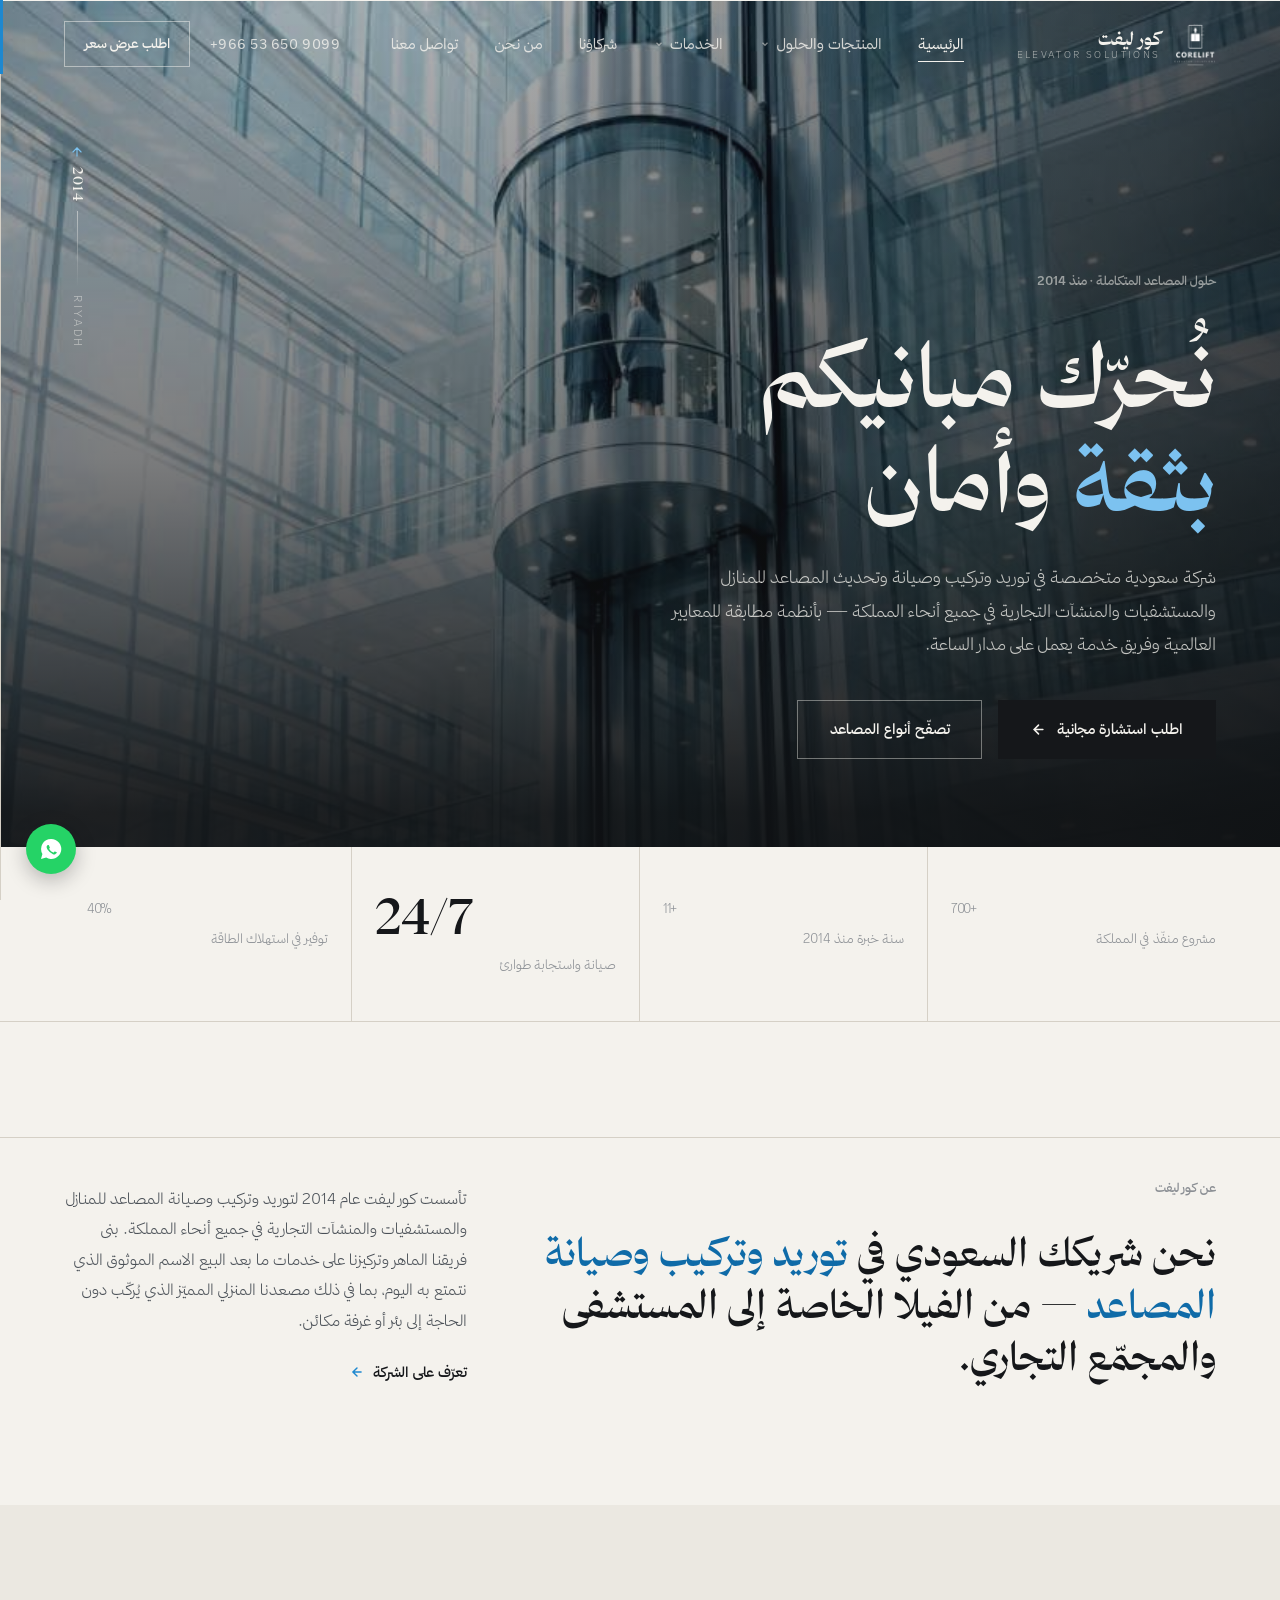
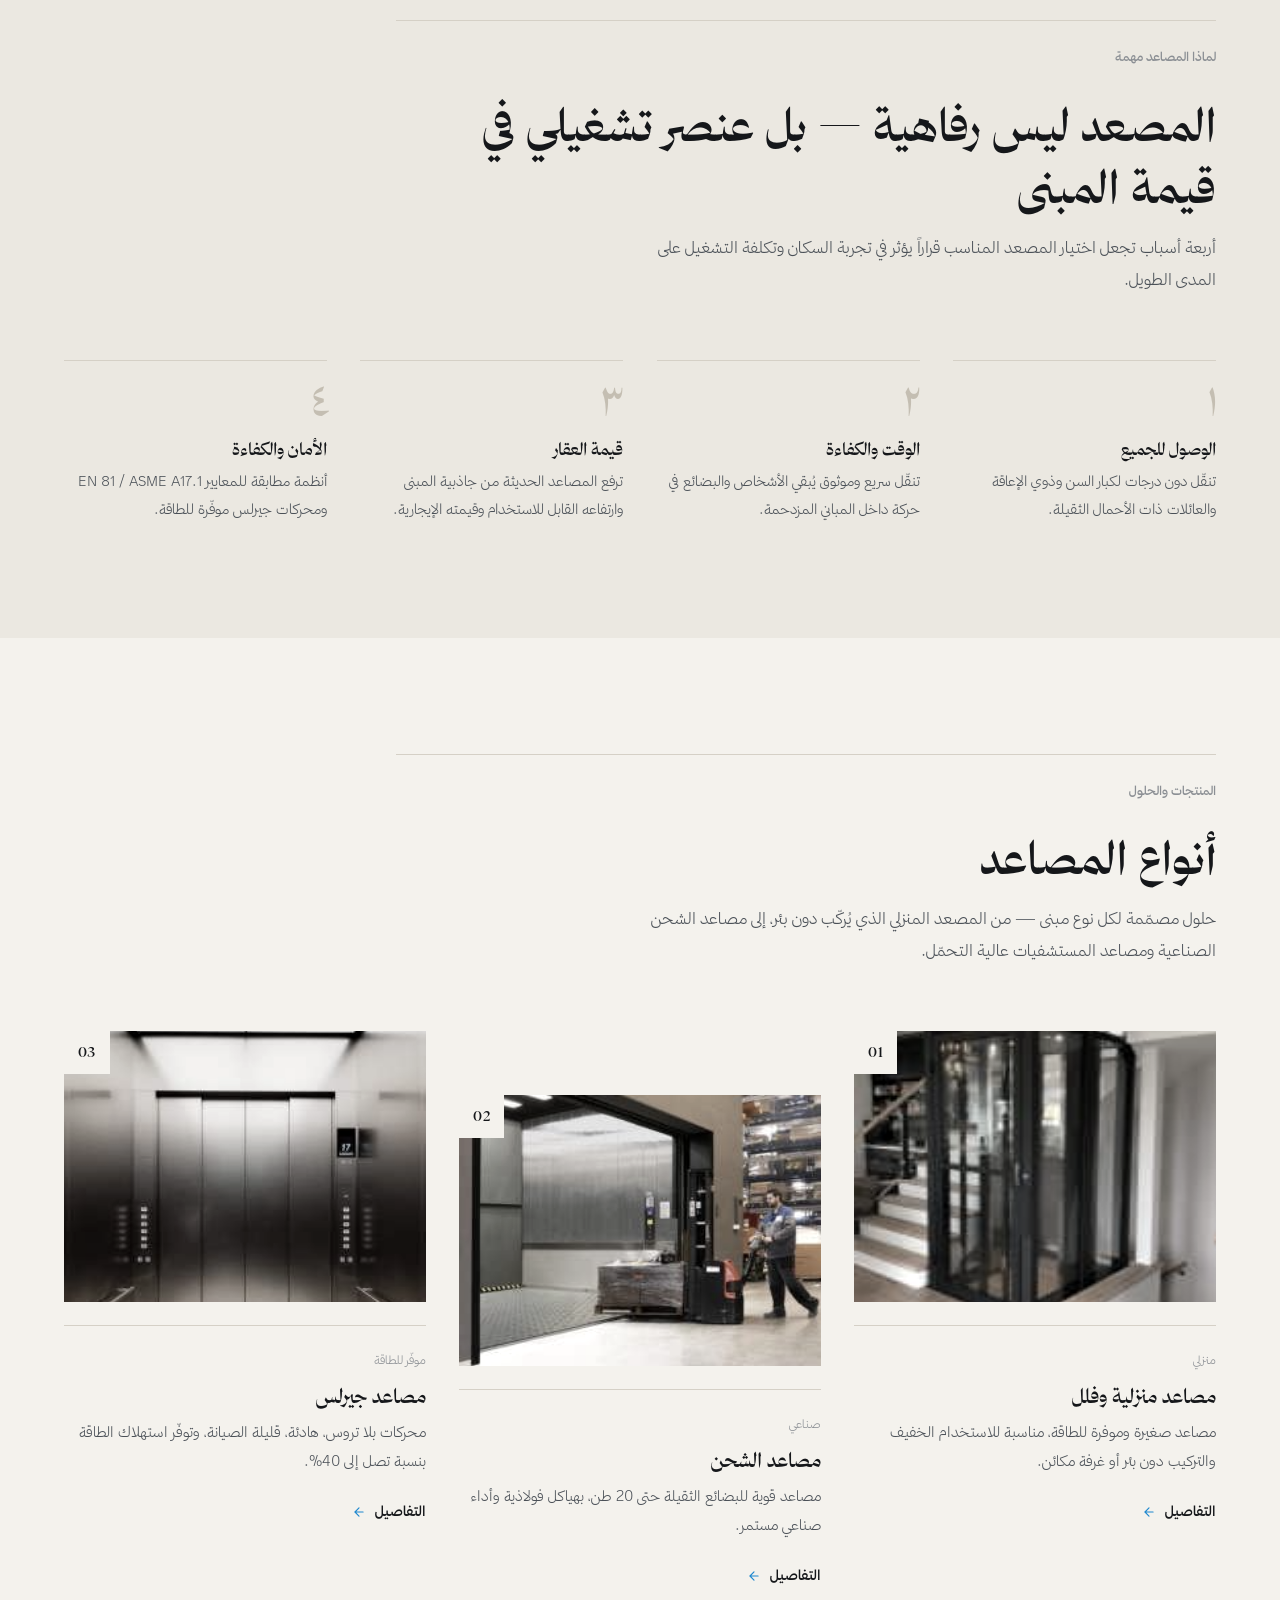
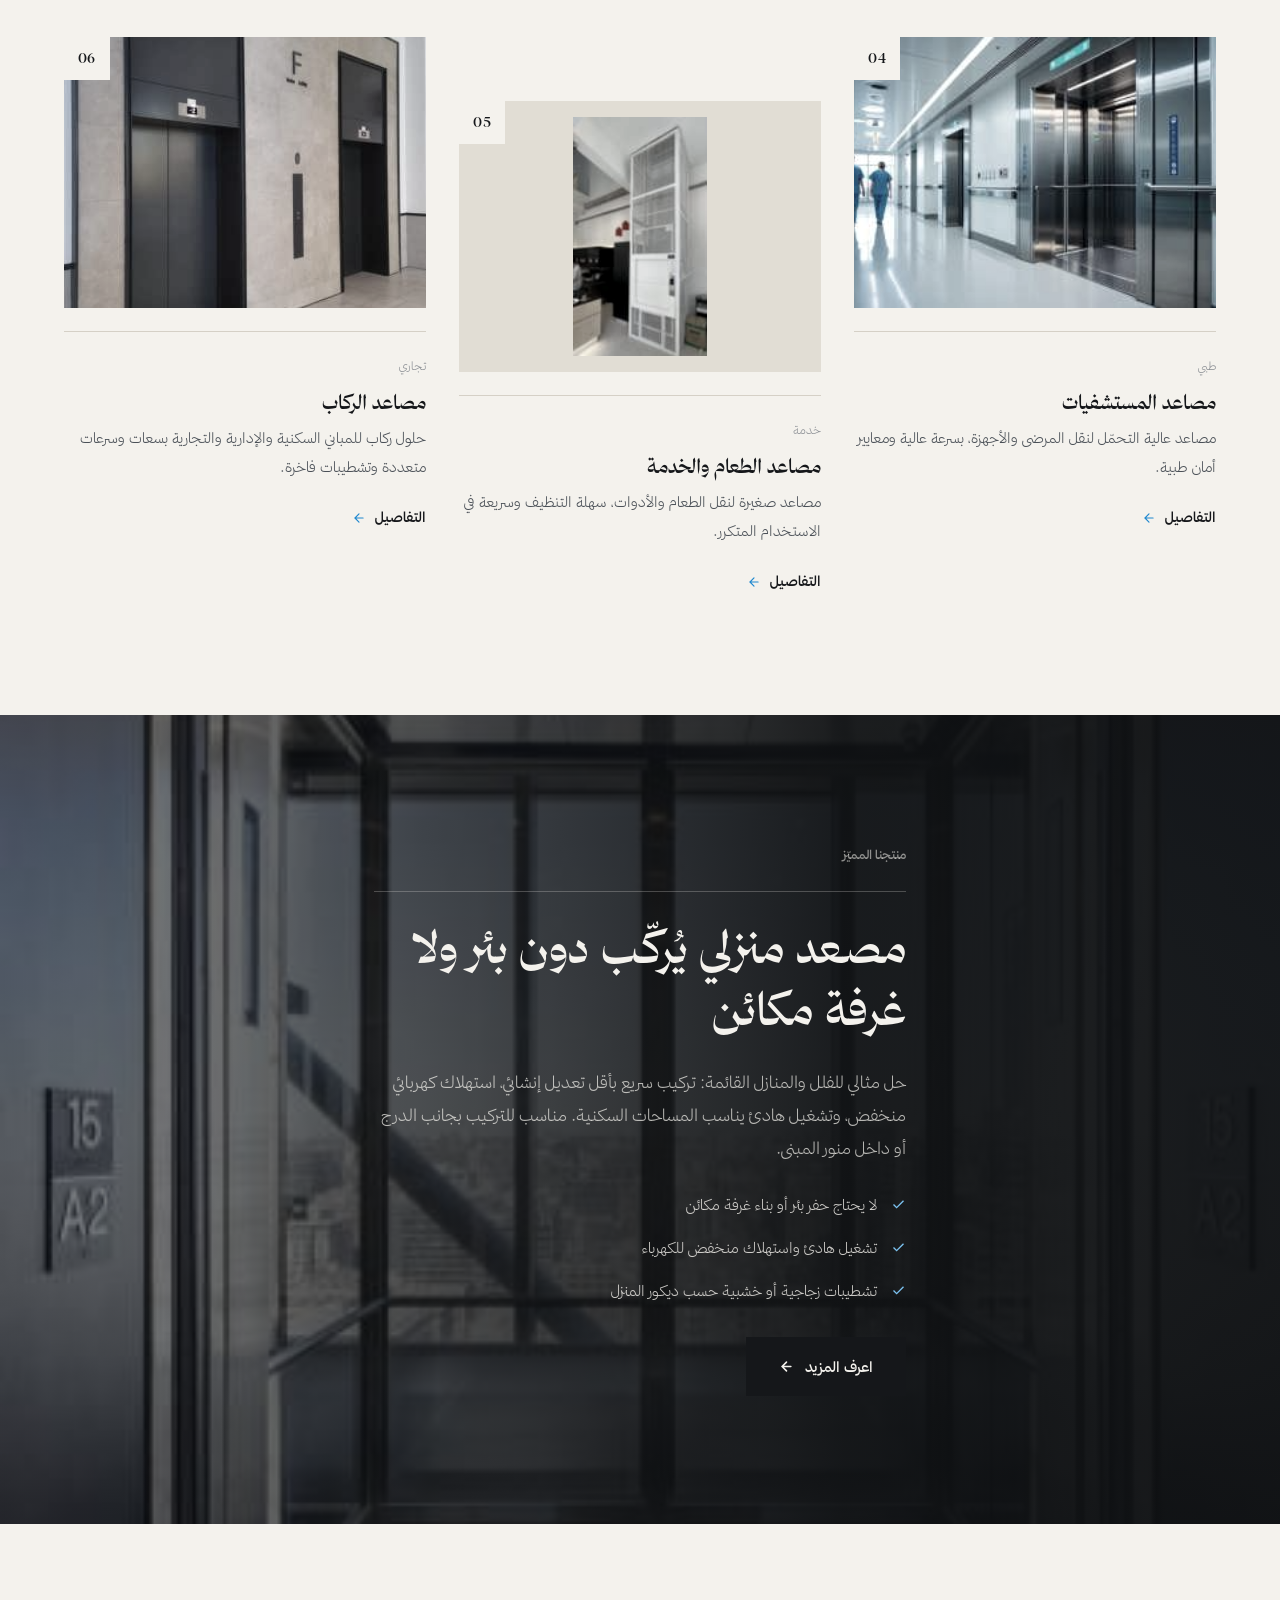
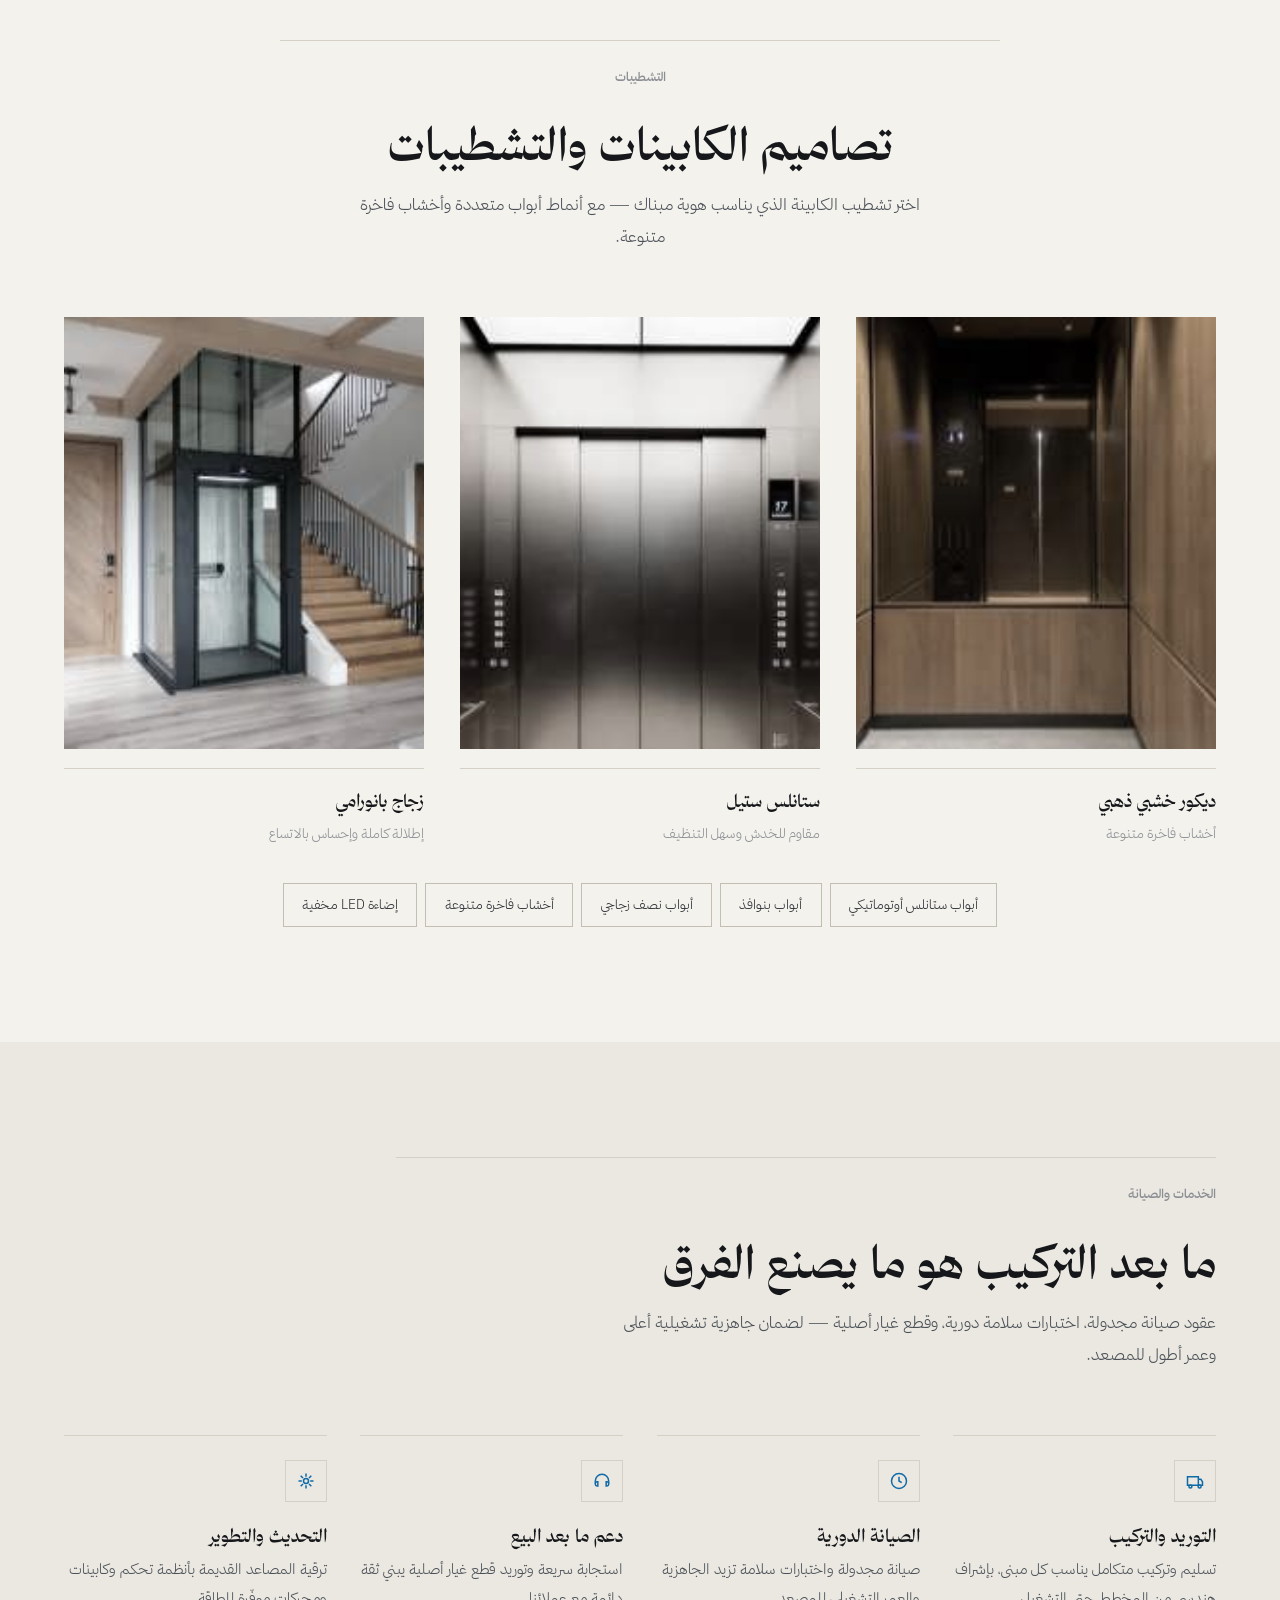
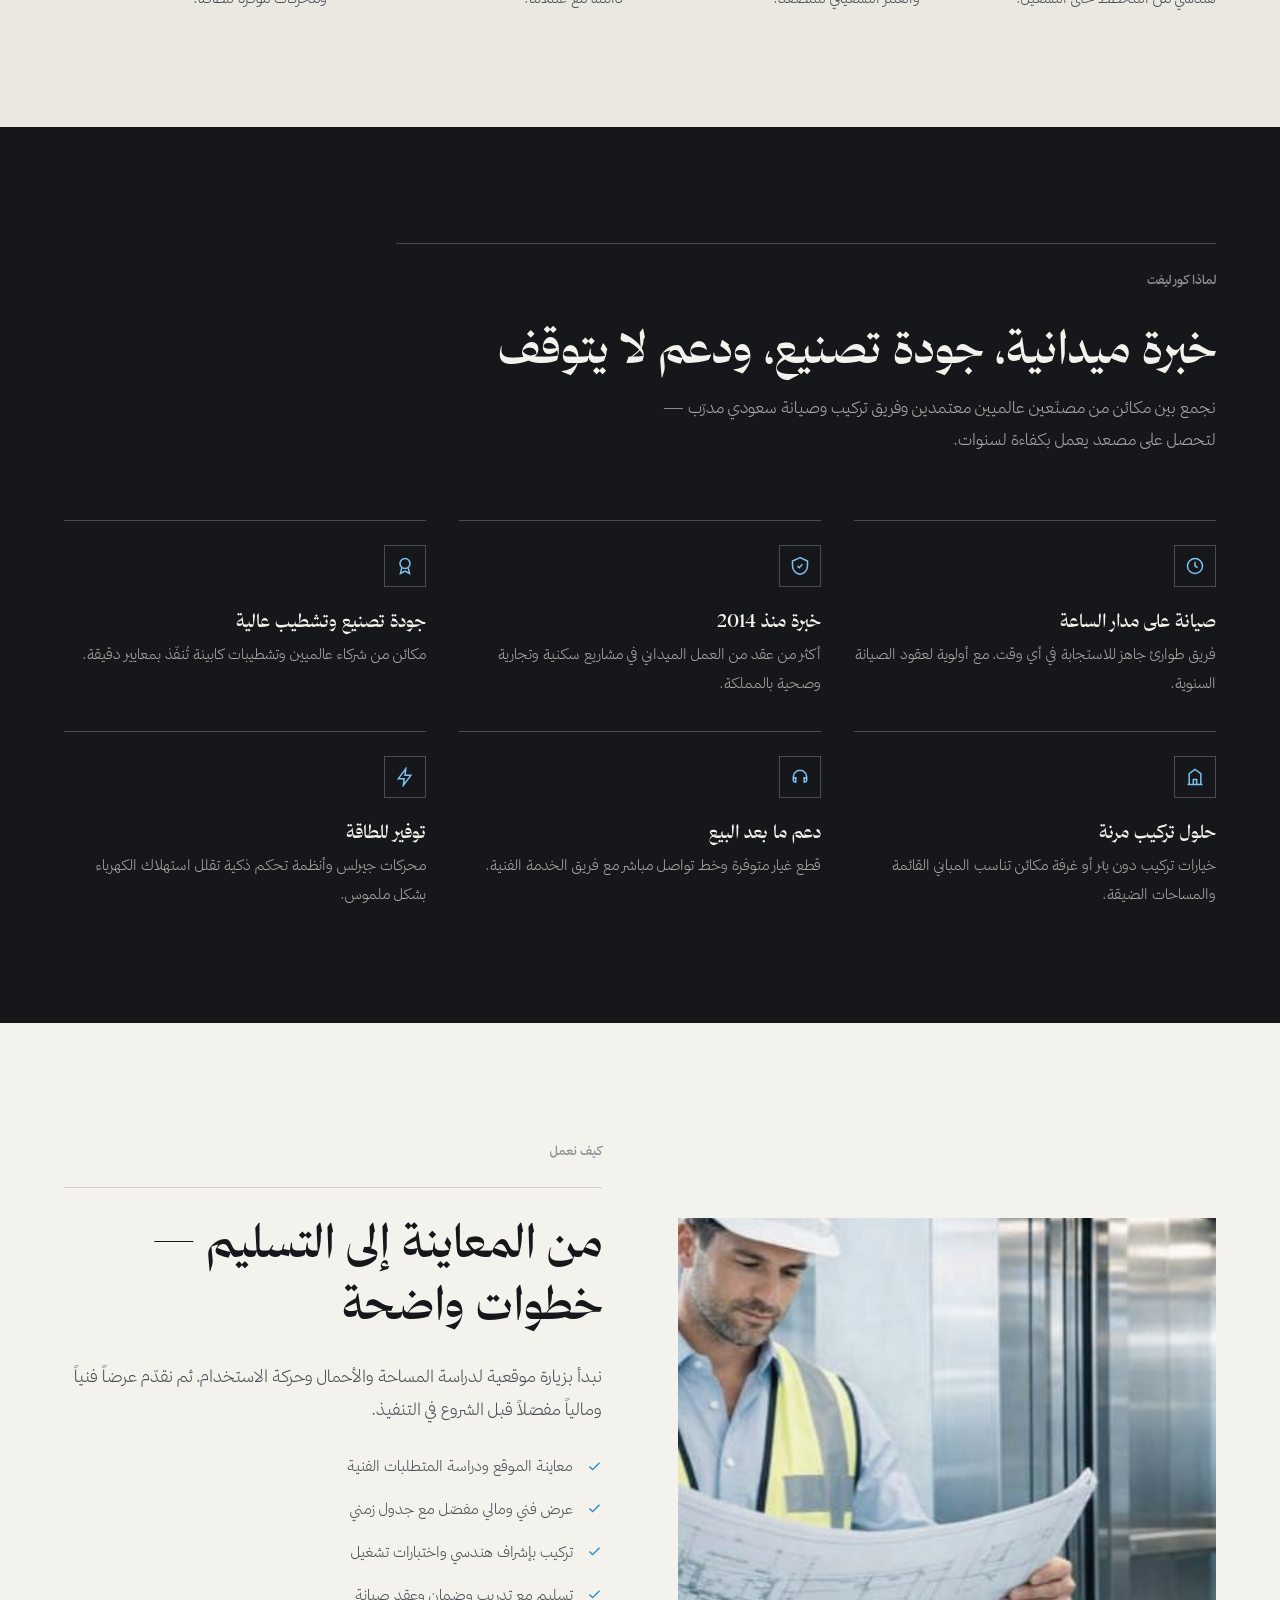
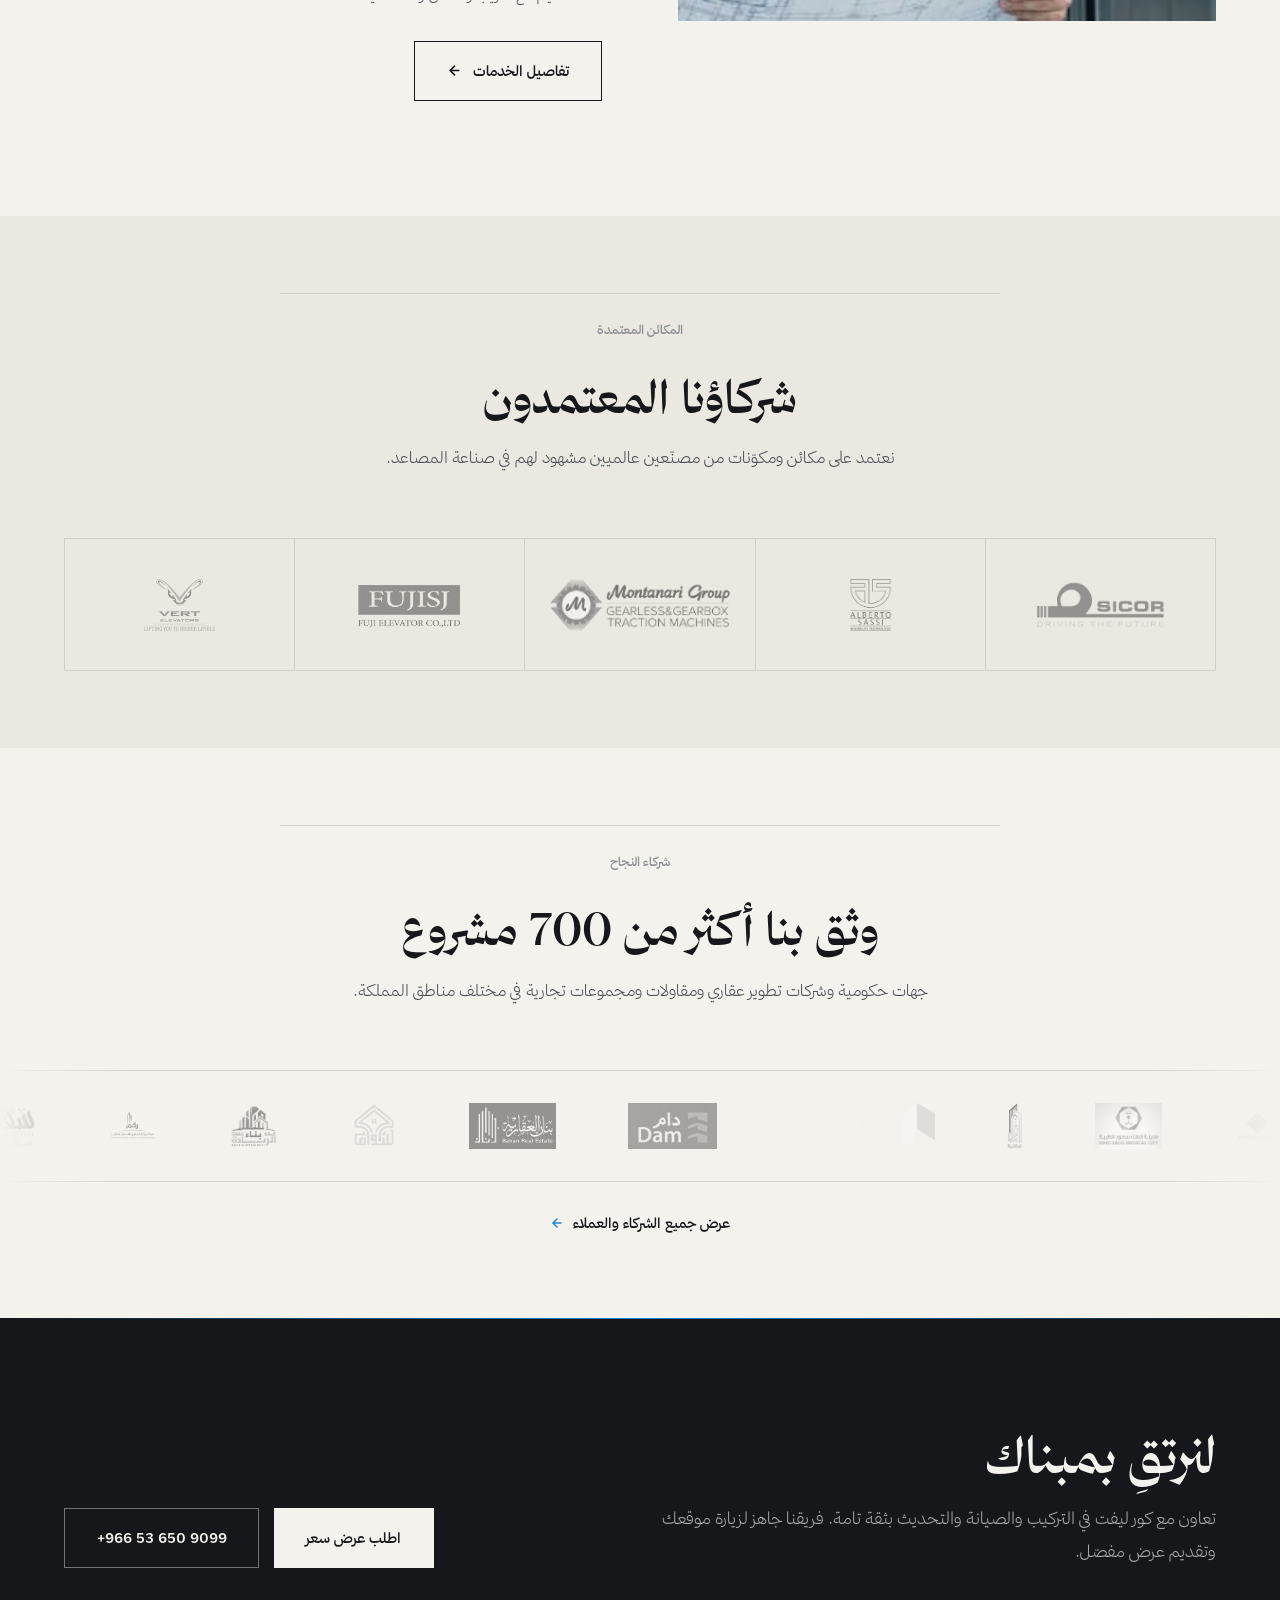
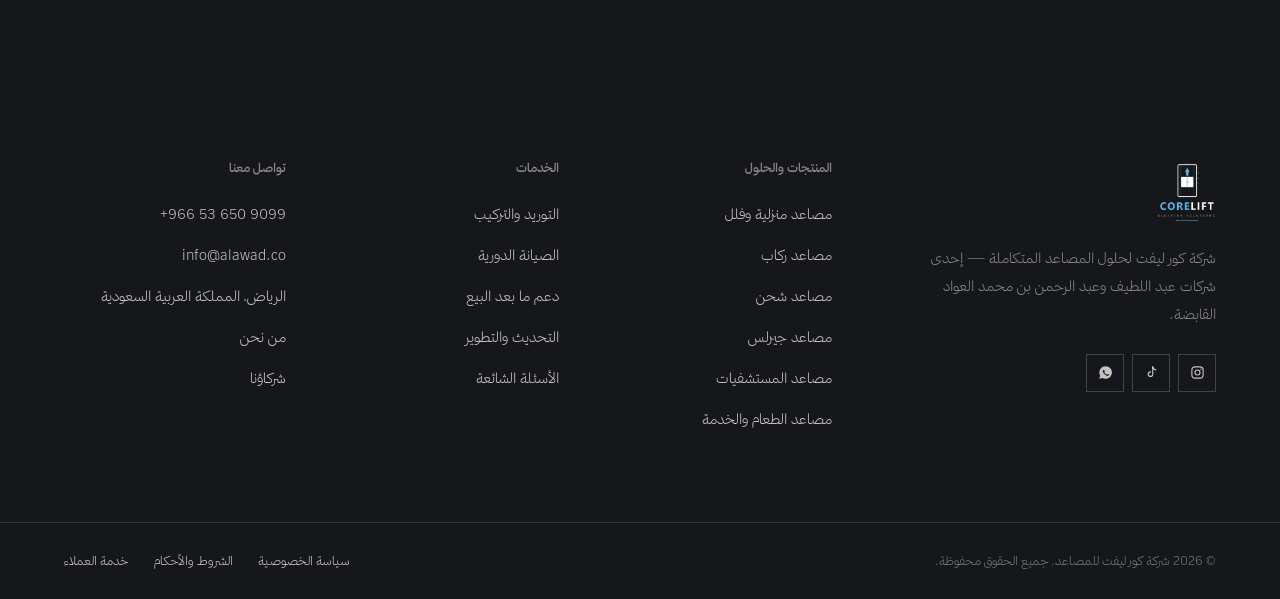
==== index.html @ 28aa02ea "إزالة تباعد الحروف عن النصوص العربية العربية خط متصل، وأي letter-spacing موجب يفصل الحروف الموصولة ف" ====
<!DOCTYPE html>
<html lang="ar" dir="rtl">
<head>
<meta charset="utf-8">
<meta name="viewport" content="width=device-width, initial-scale=1">
<title>كور ليفت | حلول المصاعد المتكاملة في المملكة العربية السعودية</title>
<meta name="description" content="شركة كور ليفت لتوريد وتركيب وصيانة وتحديث المصاعد في السعودية منذ 2014 — مصاعد منزلية وفلل، ركاب، شحن، جيرلس، مستشفيات، ومصاعد طعام وخدمة. أكثر من 700 مشروع منفذ.">
<meta name="theme-color" content="#15171A">
<link rel="icon" href="assets/img/logo.png">
<link rel="stylesheet" href="assets/css/style.css?v=3">
<script>document.documentElement.classList.add('js');</script>
</head>
<body>

<!-- ===== Header ===== -->
<header class="header">
  <div class="wrap header__in">
    <a class="brand" href="index.html">
      <img src="assets/img/logo.png" alt="كور ليفت">
      <span class="brand__txt">
        <span class="brand__name">كور ليفت</span>
        <span class="brand__sub en">ELEVATOR SOLUTIONS</span>
      </span>
    </a>

    <nav class="nav" aria-label="القائمة الرئيسية">
      <div class="nav__item"><a class="nav__link is-active" href="index.html">الرئيسية</a></div>

      <div class="nav__item nav__item--has-menu">
        <a class="nav__link" href="products.html" aria-expanded="false">
          المنتجات والحلول
          <svg viewBox="0 0 24 24" fill="none" stroke="currentColor" stroke-width="3"><path d="m6 9 6 6 6-6"/></svg>
        </a>
        <div class="mega">
          <a href="products.html#villa">مصاعد منزلية وفلل<small>بدون بئر أو غرفة مكائن</small></a>
          <a href="products.html#passenger">مصاعد ركاب<small>للمباني السكنية والتجارية</small></a>
          <a href="products.html#freight">مصاعد شحن<small>حتى 20 طن</small></a>
          <a href="products.html#gearless">مصاعد جيرلس<small>توفير طاقة حتى 40%</small></a>
          <a href="products.html#hospital">مصاعد المستشفيات<small>معايير أمان طبية</small></a>
          <a href="products.html#dumbwaiter">مصاعد الطعام والخدمة<small>سريعة وسهلة التنظيف</small></a>
          <a href="products.html#finishes">تصاميم الكابينات والتشطيبات<small>خشب · ستانلس · زجاج</small></a>
        </div>
      </div>

      <div class="nav__item nav__item--has-menu">
        <a class="nav__link" href="services.html" aria-expanded="false">
          الخدمات
          <svg viewBox="0 0 24 24" fill="none" stroke="currentColor" stroke-width="3"><path d="m6 9 6 6 6-6"/></svg>
        </a>
        <div class="mega">
          <a href="services.html#supply">التوريد والتركيب<small>تسليم متكامل يناسب كل مبنى</small></a>
          <a href="services.html#maintenance">الصيانة الدورية<small>عقود مجدولة واختبارات سلامة</small></a>
          <a href="services.html#support">دعم ما بعد البيع<small>استجابة سريعة وقطع غيار</small></a>
          <a href="services.html#modernization">التحديث والتطوير<small>ترقية المصاعد القديمة</small></a>
        </div>
      </div>

      <div class="nav__item"><a class="nav__link" href="partners.html">شركاؤنا</a></div>
      <div class="nav__item"><a class="nav__link" href="about.html">من نحن</a></div>
      <div class="nav__item"><a class="nav__link" href="contact.html">تواصل معنا</a></div>
    </nav>

    <div class="header__cta">
      <a class="header__tel en" href="tel:+966536509099" dir="ltr">+966 53 650 9099</a>
      <a class="btn btn--primary btn--sm" href="contact.html">اطلب عرض سعر</a>
      <button class="icon-btn burger" data-drawer-open aria-label="فتح القائمة">
        <svg viewBox="0 0 24 24" fill="none" stroke="currentColor" stroke-width="2"><path d="M3 6h18M3 12h18M3 18h18"/></svg>
      </button>
    </div>
  </div>
</header>

<!-- ===== Mobile drawer ===== -->
<div class="drawer" id="drawer" aria-hidden="true">
  <div class="drawer__panel">
    <div class="drawer__head">
      <img src="assets/img/logo.png" alt="كور ليفت">
      <button class="icon-btn" data-drawer-close aria-label="إغلاق">
        <svg viewBox="0 0 24 24" fill="none" stroke="currentColor" stroke-width="2"><path d="M18 6 6 18M6 6l12 12"/></svg>
      </button>
    </div>
    <nav>
      <a href="index.html">الرئيسية</a>
      <a href="products.html">المنتجات والحلول</a>
      <a class="sub" href="products.html#villa">مصاعد منزلية وفلل</a>
      <a class="sub" href="products.html#passenger">مصاعد ركاب</a>
      <a class="sub" href="products.html#freight">مصاعد شحن</a>
      <a class="sub" href="products.html#gearless">مصاعد جيرلس</a>
      <a class="sub" href="products.html#hospital">مصاعد المستشفيات</a>
      <a class="sub" href="products.html#dumbwaiter">مصاعد الطعام والخدمة</a>
      <a href="services.html">الخدمات</a>
      <a href="partners.html">شركاؤنا</a>
      <a href="about.html">من نحن</a>
      <a href="contact.html">تواصل معنا</a>
    </nav>
    <div class="drawer__foot">
      <a class="btn btn--primary" href="contact.html">اطلب عرض سعر</a>
      <a class="btn btn--outline en" href="tel:+966536509099" dir="ltr">+966 53 650 9099</a>
    </div>
  </div>
</div>

<main>

<!-- ===== Hero ===== -->
<section class="hero">
  <div class="hero__media"><img src="assets/img/hero.jpg" alt="مصعد زجاجي بانورامي داخل مبنى تجاري"></div>
  <div class="floorplate" aria-hidden="true">
    <svg viewBox="0 0 24 24" fill="none" stroke="currentColor" stroke-width="2" stroke-linecap="round"><path d="M12 19V5M5 12l7-7 7 7"/></svg>
    <span class="num">2014</span>
    <i></i>
    <span>RIYADH</span>
  </div>
  <div class="wrap hero__in">
    <div class="hero__content">
      <span class="eyebrow">حلول المصاعد المتكاملة · منذ 2014</span>
      <h1>نُحرّك مبانيكم<br><em>بثقة</em> وأمان</h1>
      <p>شركة سعودية متخصصة في توريد وتركيب وصيانة وتحديث المصاعد للمنازل والمستشفيات والمنشآت التجارية في جميع أنحاء المملكة — بأنظمة مطابقة للمعايير العالمية وفريق خدمة يعمل على مدار الساعة.</p>
      <div class="hero__actions">
        <a class="btn btn--primary" href="contact.html">
          اطلب استشارة مجانية
          <svg viewBox="0 0 24 24" fill="none" stroke="currentColor" stroke-width="2.5" stroke-linecap="round"><path d="M19 12H5M12 19l-7-7 7-7"/></svg>
        </a>
        <a class="btn btn--ghost" href="products.html">تصفّح أنواع المصاعد</a>
      </div>
    </div>
  </div>
</section>

<div class="hero-strip">
  <div class="wrap hero-strip__in">
    <div class="hero-strip__cell"><b><span class="en" data-count="700" data-suffix="+">700+</span></b><span>مشروع منفّذ في المملكة</span></div>
    <div class="hero-strip__cell"><b><span class="en" data-count="11" data-suffix="+">11+</span></b><span>سنة خبرة منذ 2014</span></div>
    <div class="hero-strip__cell"><b class="en">24/7</b><span>صيانة واستجابة طوارئ</span></div>
    <div class="hero-strip__cell"><b><span class="en" data-count="40" data-suffix="%">40%</span></b><span>توفير في استهلاك الطاقة</span></div>
  </div>
</div>

<!-- ===== Statement ===== -->
<section class="section">
  <div class="wrap statement rv">
    <div>
      <span class="eyebrow">عن كور ليفت</span>
      <h2>نحن شريكك السعودي في <em>توريد وتركيب وصيانة المصاعد</em> — من الفيلا الخاصة إلى المستشفى والمجمّع التجاري.</h2>
    </div>
    <div class="statement__aside">
      <p>تأسست كور ليفت عام 2014 لتوريد وتركيب وصيانة المصاعد للمنازل والمستشفيات والمنشآت التجارية في جميع أنحاء المملكة. بنى فريقنا الماهر وتركيزنا على خدمات ما بعد البيع الاسم الموثوق الذي نتمتع به اليوم، بما في ذلك مصعدنا المنزلي المميّز الذي يُركّب دون الحاجة إلى بئر أو غرفة مكائن.</p>
      <a class="link-arrow" href="about.html">
        تعرّف على الشركة
        <svg viewBox="0 0 24 24" fill="none" stroke="currentColor" stroke-width="2.5" stroke-linecap="round"><path d="M19 12H5M12 19l-7-7 7-7"/></svg>
      </a>
    </div>
  </div>
</section>

<!-- ===== Why elevators matter ===== -->
<section class="section section--alt">
  <div class="wrap">
    <div class="sec-head rv">
      <span class="eyebrow">لماذا المصاعد مهمة</span>
      <h2>المصعد ليس رفاهية — بل عنصر تشغيلي في قيمة المبنى</h2>
      <p>أربعة أسباب تجعل اختيار المصعد المناسب قراراً يؤثر في تجربة السكان وتكلفة التشغيل على المدى الطويل.</p>
    </div>
    <div class="steps rv">
      <div class="step">
        <b>١</b>
        <h3>الوصول للجميع</h3>
        <p>تنقّل دون درجات لكبار السن وذوي الإعاقة والعائلات ذات الأحمال الثقيلة.</p>
      </div>
      <div class="step">
        <b>٢</b>
        <h3>الوقت والكفاءة</h3>
        <p>تنقّل سريع وموثوق يُبقي الأشخاص والبضائع في حركة داخل المباني المزدحمة.</p>
      </div>
      <div class="step">
        <b>٣</b>
        <h3>قيمة العقار</h3>
        <p>ترفع المصاعد الحديثة من جاذبية المبنى وارتفاعه القابل للاستخدام وقيمته الإيجارية.</p>
      </div>
      <div class="step">
        <b>٤</b>
        <h3>الأمان والكفاءة</h3>
        <p>أنظمة مطابقة للمعايير <span class="en">EN 81 / ASME A17.1</span> ومحركات جيرلس موفّرة للطاقة.</p>
      </div>
    </div>
  </div>
</section>

<!-- ===== Products ===== -->
<section class="section">
  <div class="wrap">
    <div class="sec-head rv">
      <span class="eyebrow">المنتجات والحلول</span>
      <h2>أنواع المصاعد</h2>
      <p>حلول مصمّمة لكل نوع مبنى — من المصعد المنزلي الذي يُركّب دون بئر، إلى مصاعد الشحن الصناعية ومصاعد المستشفيات عالية التحمّل.</p>
    </div>

    <div class="works">
      <article class="work rv">
        <a href="products.html#villa">
          <div class="work__media">
            <span class="work__idx num">01</span>
            <img src="assets/img/home-lift.jpg" alt="مصعد منزلي زجاجي بجانب الدرج">
          </div>
          <div class="work__body">
            <span class="work__kind">منزلي</span>
            <h3>مصاعد منزلية وفلل</h3>
            <p>مصاعد صغيرة وموفرة للطاقة، مناسبة للاستخدام الخفيف والتركيب دون بئر أو غرفة مكائن.</p>
            <span class="link-arrow">التفاصيل
              <svg viewBox="0 0 24 24" fill="none" stroke="currentColor" stroke-width="2" stroke-linecap="round"><path d="M19 12H5M12 19l-7-7 7-7"/></svg></span>
          </div>
        </a>
      </article>

      <article class="work rv">
        <a href="products.html#freight">
          <div class="work__media">
            <span class="work__idx num">02</span>
            <img src="assets/img/freight.jpg" alt="مصعد شحن مع رافعة شوكية في مستودع">
          </div>
          <div class="work__body">
            <span class="work__kind">صناعي</span>
            <h3>مصاعد الشحن</h3>
            <p>مصاعد قوية للبضائع الثقيلة حتى 20 طن، بهياكل فولاذية وأداء صناعي مستمر.</p>
            <span class="link-arrow">التفاصيل
              <svg viewBox="0 0 24 24" fill="none" stroke="currentColor" stroke-width="2" stroke-linecap="round"><path d="M19 12H5M12 19l-7-7 7-7"/></svg></span>
          </div>
        </a>
      </article>

      <article class="work rv">
        <a href="products.html#gearless">
          <div class="work__media">
            <span class="work__idx num">03</span>
            <img src="assets/img/finish-steel.jpg" alt="أبواب مصعد ستانلس ستيل">
          </div>
          <div class="work__body">
            <span class="work__kind">موفّر للطاقة</span>
            <h3>مصاعد جيرلس</h3>
            <p>محركات بلا تروس، هادئة، قليلة الصيانة، وتوفّر استهلاك الطاقة بنسبة تصل إلى 40%.</p>
            <span class="link-arrow">التفاصيل
              <svg viewBox="0 0 24 24" fill="none" stroke="currentColor" stroke-width="2" stroke-linecap="round"><path d="M19 12H5M12 19l-7-7 7-7"/></svg></span>
          </div>
        </a>
      </article>

      <article class="work rv">
        <a href="products.html#hospital">
          <div class="work__media">
            <span class="work__idx num">04</span>
            <img src="assets/img/hospital.jpg" alt="مصاعد مستشفى بأبواب ستانلس ستيل">
          </div>
          <div class="work__body">
            <span class="work__kind">طبي</span>
            <h3>مصاعد المستشفيات</h3>
            <p>مصاعد عالية التحمّل لنقل المرضى والأجهزة، بسرعة عالية ومعايير أمان طبية.</p>
            <span class="link-arrow">التفاصيل
              <svg viewBox="0 0 24 24" fill="none" stroke="currentColor" stroke-width="2" stroke-linecap="round"><path d="M19 12H5M12 19l-7-7 7-7"/></svg></span>
          </div>
        </a>
      </article>

      <article class="work rv">
        <a href="products.html#dumbwaiter">
          <div class="work__media work__media--contain">
            <span class="work__idx num">05</span>
            <img src="assets/img/dumbwaiter.jpg" alt="مصعد طعام وخدمة صغير">
          </div>
          <div class="work__body">
            <span class="work__kind">خدمة</span>
            <h3>مصاعد الطعام والخدمة</h3>
            <p>مصاعد صغيرة لنقل الطعام والأدوات، سهلة التنظيف وسريعة في الاستخدام المتكرر.</p>
            <span class="link-arrow">التفاصيل
              <svg viewBox="0 0 24 24" fill="none" stroke="currentColor" stroke-width="2" stroke-linecap="round"><path d="M19 12H5M12 19l-7-7 7-7"/></svg></span>
          </div>
        </a>
      </article>

      <article class="work rv">
        <a href="products.html#passenger">
          <div class="work__media">
            <span class="work__idx num">06</span>
            <img src="assets/img/doors.jpg" alt="مصاعد ركاب في بهو مبنى">
          </div>
          <div class="work__body">
            <span class="work__kind">تجاري</span>
            <h3>مصاعد الركاب</h3>
            <p>حلول ركاب للمباني السكنية والإدارية والتجارية بسعات وسرعات متعددة وتشطيبات فاخرة.</p>
            <span class="link-arrow">التفاصيل
              <svg viewBox="0 0 24 24" fill="none" stroke="currentColor" stroke-width="2" stroke-linecap="round"><path d="M19 12H5M12 19l-7-7 7-7"/></svg></span>
          </div>
        </a>
      </article>
    </div>
  </div>
</section>

<!-- ===== Signature home lift band ===== -->
<section class="band">
  <img class="bg" src="assets/img/cabin-glass.jpg" alt="">
  <div class="wrap band__in">
    <span class="eyebrow">منتجنا المميّز</span>
    <h2>مصعد منزلي يُركّب دون بئر ولا غرفة مكائن</h2>
    <p>حل مثالي للفلل والمنازل القائمة: تركيب سريع بأقل تعديل إنشائي، استهلاك كهربائي منخفض، وتشغيل هادئ يناسب المساحات السكنية. مناسب للتركيب بجانب الدرج أو داخل منور المبنى.</p>
    <ul class="checks">
      <li><svg viewBox="0 0 24 24" fill="none" stroke="currentColor" stroke-width="2.2"><path d="M20 6 9 17l-5-5"/></svg> لا يحتاج حفر بئر أو بناء غرفة مكائن</li>
      <li><svg viewBox="0 0 24 24" fill="none" stroke="currentColor" stroke-width="2.2"><path d="M20 6 9 17l-5-5"/></svg> تشغيل هادئ واستهلاك منخفض للكهرباء</li>
      <li><svg viewBox="0 0 24 24" fill="none" stroke="currentColor" stroke-width="2.2"><path d="M20 6 9 17l-5-5"/></svg> تشطيبات زجاجية أو خشبية حسب ديكور المنزل</li>
    </ul>
    <a class="btn btn--primary" href="products.html#villa">
      اعرف المزيد
      <svg viewBox="0 0 24 24" fill="none" stroke="currentColor" stroke-width="2.5" stroke-linecap="round"><path d="M19 12H5M12 19l-7-7 7-7"/></svg>
    </a>
  </div>
</section>

<!-- ===== Finishes ===== -->
<section class="section">
  <div class="wrap">
    <div class="sec-head sec-head--center rv">
      <span class="eyebrow">التشطيبات</span>
      <h2>تصاميم الكابينات والتشطيبات</h2>
      <p>اختر تشطيب الكابينة الذي يناسب هوية مبناك — مع أنماط أبواب متعددة وأخشاب فاخرة متنوعة.</p>
    </div>
    <div class="finishes rv">
      <figure class="finish">
        <img src="assets/img/finish-wood.jpg" alt="كابينة مصعد بتشطيب خشبي فاخر">
        <figcaption class="finish__cap"><h3>ديكور خشبي ذهبي</h3><span>أخشاب فاخرة متنوعة</span></figcaption>
      </figure>
      <figure class="finish">
        <img src="assets/img/finish-steel.jpg" alt="كابينة مصعد ستانلس ستيل">
        <figcaption class="finish__cap"><h3>ستانلس ستيل</h3><span>مقاوم للخدش وسهل التنظيف</span></figcaption>
      </figure>
      <figure class="finish">
        <img src="assets/img/finish-glass.jpg" alt="مصعد زجاجي بانورامي">
        <figcaption class="finish__cap"><h3>زجاج بانورامي</h3><span>إطلالة كاملة وإحساس بالاتساع</span></figcaption>
      </figure>
    </div>
    <div class="doorchips rv">
      <span class="chip">أبواب ستانلس أوتوماتيكي</span>
      <span class="chip">أبواب بنوافذ</span>
      <span class="chip">أبواب نصف زجاجي</span>
      <span class="chip">أخشاب فاخرة متنوعة</span>
      <span class="chip">إضاءة <span class="en">LED</span> مخفية</span>
    </div>
  </div>
</section>

<!-- ===== Services ===== -->
<section class="section section--alt">
  <div class="wrap">
    <div class="sec-head rv">
      <span class="eyebrow">الخدمات والصيانة</span>
      <h2>ما بعد التركيب هو ما يصنع الفرق</h2>
      <p>عقود صيانة مجدولة، اختبارات سلامة دورية، وقطع غيار أصلية — لضمان جاهزية تشغيلية أعلى وعمر أطول للمصعد.</p>
    </div>
    <div class="grid grid--4">
      <div class="icard rv">
        <div class="icard__ic"><svg viewBox="0 0 24 24" fill="none" stroke="currentColor" stroke-width="1.8"><path d="M3 7h13v10H3zM16 10h3l2 3v4h-5z"/><circle cx="6.5" cy="18.5" r="1.8"/><circle cx="17.5" cy="18.5" r="1.8"/></svg></div>
        <h3>التوريد والتركيب</h3>
        <p>تسليم وتركيب متكامل يناسب كل مبنى، بإشراف هندسي من المخطط حتى التشغيل.</p>
      </div>
      <div class="icard rv">
        <div class="icard__ic"><svg viewBox="0 0 24 24" fill="none" stroke="currentColor" stroke-width="1.8"><circle cx="12" cy="12" r="9"/><path d="M12 7v5l3.2 2"/></svg></div>
        <h3>الصيانة الدورية</h3>
        <p>صيانة مجدولة واختبارات سلامة تزيد الجاهزية والعمر التشغيلي للمصعد.</p>
      </div>
      <div class="icard rv">
        <div class="icard__ic"><svg viewBox="0 0 24 24" fill="none" stroke="currentColor" stroke-width="1.8"><path d="M4 15v-3a8 8 0 0 1 16 0v3"/><path d="M20 16a2 2 0 0 1-2 2h-1v-5h1a2 2 0 0 1 2 2zM4 16a2 2 0 0 0 2 2h1v-5H6a2 2 0 0 0-2 2z"/></svg></div>
        <h3>دعم ما بعد البيع</h3>
        <p>استجابة سريعة وتوريد قطع غيار أصلية يبني ثقة دائمة مع عملائنا.</p>
      </div>
      <div class="icard rv">
        <div class="icard__ic"><svg viewBox="0 0 24 24" fill="none" stroke="currentColor" stroke-width="1.8"><path d="M12 3v4M12 17v4M3 12h4M17 12h4M5.6 5.6l2.8 2.8M15.6 15.6l2.8 2.8M18.4 5.6l-2.8 2.8M8.4 15.6l-2.8 2.8"/><circle cx="12" cy="12" r="3"/></svg></div>
        <h3>التحديث والتطوير</h3>
        <p>ترقية المصاعد القديمة بأنظمة تحكم وكابينات ومحركات موفّرة للطاقة.</p>
      </div>
    </div>
  </div>
</section>

<!-- ===== Why CoreLift ===== -->
<section class="section section--navy">
  <div class="wrap">
    <div class="sec-head rv" style="max-width:820px">
      <span class="eyebrow">لماذا كور ليفت</span>
      <h2>خبرة ميدانية، جودة تصنيع، ودعم لا يتوقف</h2>
      <p>نجمع بين مكائن من مصنّعين عالميين معتمدين وفريق تركيب وصيانة سعودي مدرّب — لتحصل على مصعد يعمل بكفاءة لسنوات.</p>
    </div>
    <div class="grid grid--3">
      <div class="icard rv">
        <div class="icard__ic"><svg viewBox="0 0 24 24" fill="none" stroke="currentColor" stroke-width="1.8"><circle cx="12" cy="12" r="9"/><path d="M12 7v5l3.2 2"/></svg></div>
        <h3>صيانة على مدار الساعة</h3>
        <p>فريق طوارئ جاهز للاستجابة في أي وقت، مع أولوية لعقود الصيانة السنوية.</p>
      </div>
      <div class="icard rv">
        <div class="icard__ic"><svg viewBox="0 0 24 24" fill="none" stroke="currentColor" stroke-width="1.8"><path d="M12 2 3 6v6c0 5 3.8 9.2 9 10 5.2-.8 9-5 9-10V6z"/><path d="m9 12 2 2 4-4"/></svg></div>
        <h3>خبرة منذ 2014</h3>
        <p>أكثر من عقد من العمل الميداني في مشاريع سكنية وتجارية وصحية بالمملكة.</p>
      </div>
      <div class="icard rv">
        <div class="icard__ic"><svg viewBox="0 0 24 24" fill="none" stroke="currentColor" stroke-width="1.8"><circle cx="12" cy="9" r="6"/><path d="m8.2 14-1.7 7L12 18l5.5 3-1.7-7"/></svg></div>
        <h3>جودة تصنيع وتشطيب عالية</h3>
        <p>مكائن من شركاء عالميين وتشطيبات كابينة تُنفّذ بمعايير دقيقة.</p>
      </div>
      <div class="icard rv">
        <div class="icard__ic"><svg viewBox="0 0 24 24" fill="none" stroke="currentColor" stroke-width="1.8"><path d="M3 21h18M5 21V8l7-5 7 5v13"/><path d="M10 21v-6h4v6"/></svg></div>
        <h3>حلول تركيب مرنة</h3>
        <p>خيارات تركيب دون بئر أو غرفة مكائن تناسب المباني القائمة والمساحات الضيقة.</p>
      </div>
      <div class="icard rv">
        <div class="icard__ic"><svg viewBox="0 0 24 24" fill="none" stroke="currentColor" stroke-width="1.8"><path d="M4 15v-3a8 8 0 0 1 16 0v3"/><path d="M20 16a2 2 0 0 1-2 2h-1v-5h1a2 2 0 0 1 2 2zM4 16a2 2 0 0 0 2 2h1v-5H6a2 2 0 0 0-2 2z"/></svg></div>
        <h3>دعم ما بعد البيع</h3>
        <p>قطع غيار متوفرة وخط تواصل مباشر مع فريق الخدمة الفنية.</p>
      </div>
      <div class="icard rv">
        <div class="icard__ic"><svg viewBox="0 0 24 24" fill="none" stroke="currentColor" stroke-width="1.8"><path d="M13 2 4 14h7l-1 8 9-12h-7z"/></svg></div>
        <h3>توفير للطاقة</h3>
        <p>محركات جيرلس وأنظمة تحكم ذكية تقلل استهلاك الكهرباء بشكل ملموس.</p>
      </div>
    </div>
  </div>
</section>

<!-- ===== Process split ===== -->
<section class="section">
  <div class="wrap split">
    <div class="split__media rv"><img src="assets/img/engineer.jpg" alt="مهندس كور ليفت يراجع المخططات أمام مصعد"></div>
    <div class="split__body rv">
      <span class="eyebrow">كيف نعمل</span>
      <h2>من المعاينة إلى التسليم — خطوات واضحة</h2>
      <p>نبدأ بزيارة موقعية لدراسة المساحة والأحمال وحركة الاستخدام، ثم نقدّم عرضاً فنياً ومالياً مفصّلاً قبل الشروع في التنفيذ.</p>
      <ul class="checks">
        <li><svg viewBox="0 0 24 24" fill="none" stroke="currentColor" stroke-width="2.2"><path d="M20 6 9 17l-5-5"/></svg> معاينة الموقع ودراسة المتطلبات الفنية</li>
        <li><svg viewBox="0 0 24 24" fill="none" stroke="currentColor" stroke-width="2.2"><path d="M20 6 9 17l-5-5"/></svg> عرض فني ومالي مفصّل مع جدول زمني</li>
        <li><svg viewBox="0 0 24 24" fill="none" stroke="currentColor" stroke-width="2.2"><path d="M20 6 9 17l-5-5"/></svg> تركيب بإشراف هندسي واختبارات تشغيل</li>
        <li><svg viewBox="0 0 24 24" fill="none" stroke="currentColor" stroke-width="2.2"><path d="M20 6 9 17l-5-5"/></svg> تسليم مع تدريب وضمان وعقد صيانة</li>
      </ul>
      <a class="btn btn--outline" href="services.html">
        تفاصيل الخدمات
        <svg viewBox="0 0 24 24" fill="none" stroke="currentColor" stroke-width="2.5" stroke-linecap="round"><path d="M19 12H5M12 19l-7-7 7-7"/></svg>
      </a>
    </div>
  </div>
</section>

<!-- ===== Brands ===== -->
<section class="section section--alt section--tight">
  <div class="wrap">
    <div class="sec-head sec-head--center rv">
      <span class="eyebrow">المكائن المعتمدة</span>
      <h2>شركاؤنا المعتمدون</h2>
      <p>نعتمد على مكائن ومكوّنات من مصنّعين عالميين مشهود لهم في صناعة المصاعد.</p>
    </div>
    <ul class="logowall rv">
      <li><img src="assets/img/brands/sicor.png" alt="SICOR"></li>
      <li><img src="assets/img/brands/alberto-sassi.png" alt="Alberto Sassi"></li>
      <li><img src="assets/img/brands/montanari.png" alt="Montanari Group"></li>
      <li><img src="assets/img/brands/fuji.png" alt="Fuji Elevator"></li>
      <li><img src="assets/img/brands/vert.png" alt="Vert Elevators"></li>
    </ul>
  </div>
</section>

<!-- ===== Clients marquee ===== -->
<section class="section section--tight">
  <div class="wrap">
    <div class="sec-head sec-head--center rv">
      <span class="eyebrow">شركاء النجاح</span>
      <h2>وثق بنا أكثر من 700 مشروع</h2>
      <p>جهات حكومية وشركات تطوير عقاري ومقاولات ومجموعات تجارية في مختلف مناطق المملكة.</p>
    </div>
  </div>
  <div class="marquee rv">
    <div class="marquee__track">
      <img src="assets/img/partners/c01.png" alt="عميل"><img src="assets/img/partners/c03.png" alt="عميل"><img src="assets/img/partners/c05.png" alt="عميل"><img src="assets/img/partners/c06.png" alt="عميل"><img src="assets/img/partners/c07.png" alt="عميل"><img src="assets/img/partners/c08.png" alt="عميل"><img src="assets/img/partners/c09.png" alt="عميل"><img src="assets/img/partners/c10.png" alt="عميل"><img src="assets/img/partners/c11.png" alt="عميل"><img src="assets/img/partners/c12.png" alt="عميل"><img src="assets/img/partners/c13.png" alt="عميل"><img src="assets/img/partners/c14.png" alt="عميل"><img src="assets/img/partners/c16.png" alt="عميل"><img src="assets/img/partners/c17.png" alt="عميل"><img src="assets/img/partners/c18.png" alt="عميل"><img src="assets/img/partners/c19.png" alt="عميل"><img src="assets/img/partners/c21.png" alt="عميل"><img src="assets/img/partners/c23.png" alt="عميل"><img src="assets/img/partners/c24.png" alt="عميل"><img src="assets/img/partners/c26.png" alt="عميل"><img src="assets/img/partners/c29.png" alt="عميل"><img src="assets/img/partners/c31.png" alt="عميل">
      <img src="assets/img/partners/c01.png" alt=""><img src="assets/img/partners/c03.png" alt=""><img src="assets/img/partners/c05.png" alt=""><img src="assets/img/partners/c06.png" alt=""><img src="assets/img/partners/c07.png" alt=""><img src="assets/img/partners/c08.png" alt=""><img src="assets/img/partners/c09.png" alt=""><img src="assets/img/partners/c10.png" alt=""><img src="assets/img/partners/c11.png" alt=""><img src="assets/img/partners/c12.png" alt=""><img src="assets/img/partners/c13.png" alt=""><img src="assets/img/partners/c14.png" alt=""><img src="assets/img/partners/c16.png" alt=""><img src="assets/img/partners/c17.png" alt=""><img src="assets/img/partners/c18.png" alt=""><img src="assets/img/partners/c19.png" alt=""><img src="assets/img/partners/c21.png" alt=""><img src="assets/img/partners/c23.png" alt=""><img src="assets/img/partners/c24.png" alt=""><img src="assets/img/partners/c26.png" alt=""><img src="assets/img/partners/c29.png" alt=""><img src="assets/img/partners/c31.png" alt="">
    </div>
  </div>
  <div class="wrap" style="text-align:center;margin-top:1.4rem">
    <a class="link-arrow" href="partners.html">عرض جميع الشركاء والعملاء
      <svg viewBox="0 0 24 24" fill="none" stroke="currentColor" stroke-width="2.5" stroke-linecap="round"><path d="M19 12H5M12 19l-7-7 7-7"/></svg></a>
  </div>
</section>

<!-- ===== CTA ===== -->
<section class="cta">
  <div class="wrap cta__in">
    <div>
      <h2>لنرتقِ بمبناك</h2>
      <p>تعاون مع كور ليفت في التركيب والصيانة والتحديث بثقة تامة. فريقنا جاهز لزيارة موقعك وتقديم عرض مفصّل.</p>
    </div>
    <div class="cta__actions">
      <a class="btn btn--primary" href="contact.html">اطلب عرض سعر</a>
      <a class="btn btn--ghost en" href="tel:+966536509099" dir="ltr">+966 53 650 9099</a>
    </div>
  </div>
</section>

</main>

<!-- ===== Footer ===== -->
<footer class="footer">
  <div class="wrap footer__top">
    <div class="footer__brand">
      <img src="assets/img/logo-light.png" alt="كور ليفت">
      <p>شركة كور ليفت لحلول المصاعد المتكاملة — إحدى شركات عبد اللطيف وعبد الرحمن بن محمد العواد القابضة.</p>
      <div class="social">
        <a href="https://www.instagram.com/coreleft.sa/" target="_blank" rel="noopener" aria-label="إنستغرام"><svg viewBox="0 0 24 24" fill="none" stroke="currentColor" stroke-width="1.8"><rect x="3" y="3" width="18" height="18" rx="5"/><circle cx="12" cy="12" r="4"/><circle cx="17.4" cy="6.6" r="1" fill="currentColor" stroke="none"/></svg></a>
        <a href="https://www.tiktok.com/@coreleft.sa" target="_blank" rel="noopener" aria-label="تيك توك"><svg viewBox="0 0 24 24" fill="none" stroke="currentColor" stroke-width="1.8" stroke-linecap="round" stroke-linejoin="round"><path d="M14 3v11.6a3.6 3.6 0 1 1-3.6-3.6"/><path d="M14 3c.4 2.7 2.3 4.5 5 4.7"/></svg></a>
        <a href="https://wa.me/966536509099" target="_blank" rel="noopener" aria-label="واتساب"><svg viewBox="0 0 24 24" fill="currentColor"><path d="M12 2a10 10 0 0 0-8.6 15L2 22l5.2-1.4A10 10 0 1 0 12 2zm5.5 14.1c-.2.6-1.3 1.2-1.8 1.3-.5.1-1 .1-1.7-.1a13 13 0 0 1-5.5-4.8c-.4-.7-.9-1.6-.9-2.5 0-.9.5-1.4.7-1.6.2-.2.4-.3.6-.3h.5c.2 0 .4 0 .6.4l.8 1.9c.1.2 0 .4-.1.5l-.4.5c-.1.2-.3.3-.1.6.2.3.8 1.3 1.7 2.1 1.1 1 2 1.3 2.3 1.4.3.1.4.1.6-.1l.7-.8c.2-.2.4-.2.6-.1l1.8.9c.2.1.4.2.4.3z"/></svg></a>
      </div>
    </div>

    <div>
      <h4>المنتجات والحلول</h4>
      <ul>
        <li><a href="products.html#villa">مصاعد منزلية وفلل</a></li>
        <li><a href="products.html#passenger">مصاعد ركاب</a></li>
        <li><a href="products.html#freight">مصاعد شحن</a></li>
        <li><a href="products.html#gearless">مصاعد جيرلس</a></li>
        <li><a href="products.html#hospital">مصاعد المستشفيات</a></li>
        <li><a href="products.html#dumbwaiter">مصاعد الطعام والخدمة</a></li>
      </ul>
    </div>

    <div>
      <h4>الخدمات</h4>
      <ul>
        <li><a href="services.html#supply">التوريد والتركيب</a></li>
        <li><a href="services.html#maintenance">الصيانة الدورية</a></li>
        <li><a href="services.html#support">دعم ما بعد البيع</a></li>
        <li><a href="services.html#modernization">التحديث والتطوير</a></li>
        <li><a href="services.html#faq">الأسئلة الشائعة</a></li>
      </ul>
    </div>

    <div>
      <h4>تواصل معنا</h4>
      <ul>
        <li><a class="en" href="tel:+966536509099" dir="ltr">+966 53 650 9099</a></li>
        <li><a href="mailto:info@alawad.co">info@alawad.co</a></li>
        <li>الرياض، المملكة العربية السعودية</li>
        <li><a href="about.html">من نحن</a></li>
        <li><a href="partners.html">شركاؤنا</a></li>
      </ul>
    </div>
  </div>

  <div class="wrap footer__bar">
    <span>© <span data-year>2026</span> شركة كور ليفت للمصاعد. جميع الحقوق محفوظة.</span>
    <ul>
      <li><a href="#">سياسة الخصوصية</a></li>
      <li><a href="#">الشروط والأحكام</a></li>
      <li><a href="contact.html">خدمة العملاء</a></li>
    </ul>
  </div>
</footer>

<div class="shaft" aria-hidden="true"><span class="shaft__car"></span></div>

<button class="totop" aria-label="العودة للأعلى">
  <svg viewBox="0 0 24 24" fill="none" stroke="currentColor" stroke-width="2.5" stroke-linecap="round"><path d="M12 19V5M5 12l7-7 7 7"/></svg>
</button>
<a class="wa" href="https://wa.me/966536509099" aria-label="تواصل عبر واتساب">
  <svg viewBox="0 0 24 24" fill="currentColor"><path d="M12 2a10 10 0 0 0-8.6 15L2 22l5.2-1.4A10 10 0 1 0 12 2zm5.5 14.1c-.2.6-1.3 1.2-1.8 1.3-.5.1-1 .1-1.7-.1a13 13 0 0 1-5.5-4.8c-.4-.7-.9-1.6-.9-2.5 0-.9.5-1.4.7-1.6.2-.2.4-.3.6-.3h.5c.2 0 .4 0 .6.4l.8 1.9c.1.2 0 .4-.1.5l-.4.5c-.1.2-.3.3-.1.6.2.3.8 1.3 1.7 2.1 1.1 1 2 1.3 2.3 1.4.3.1.4.1.6-.1l.7-.8c.2-.2.4-.2.6-.1l1.8.9c.2.1.4.2.4.3z"/></svg>
</a>

<script src="assets/js/main.js?v=3"></script>
</body>
</html>
---- assets/css/style.css ----
/* ============================================================
   CoreLift — كور ليفت
   نظام تصميم معماري/تحريري · ورق فاتح، حبر داكن، خطوط شعرية
   ============================================================ */

/* ---------- خط ثمانية Thmanyah ---------- */
@font-face{font-family:"Thmanyah Sans";font-style:normal;font-weight:300;font-display:swap;src:url("../fonts/thmanyahsans-Light.woff2") format("woff2")}
@font-face{font-family:"Thmanyah Sans";font-style:normal;font-weight:400;font-display:swap;src:url("../fonts/thmanyahsans-Regular.woff2") format("woff2")}
@font-face{font-family:"Thmanyah Sans";font-style:normal;font-weight:500;font-display:swap;src:url("../fonts/thmanyahsans-Medium.woff2") format("woff2")}
@font-face{font-family:"Thmanyah Sans";font-style:normal;font-weight:600 700;font-display:swap;src:url("../fonts/thmanyahsans-Bold.woff2") format("woff2")}
@font-face{font-family:"Thmanyah Sans";font-style:normal;font-weight:800 900;font-display:swap;src:url("../fonts/thmanyahsans-Black.woff2") format("woff2")}
@font-face{font-family:"Thmanyah Display";font-style:normal;font-weight:400 500;font-display:swap;src:url("../fonts/thmanyahserifdisplay-Medium.woff2") format("woff2")}
@font-face{font-family:"Thmanyah Display";font-style:normal;font-weight:600 900;font-display:swap;src:url("../fonts/thmanyahserifdisplay-Bold.woff2") format("woff2")}

:root{
  /* ورق وحبر */
  --paper:#F4F2ED;
  --paper-2:#EBE8E1;
  --paper-3:#E1DDD4;
  --white:#FBFAF8;
  --ink:#15171A;
  --ink-2:#2A2E33;
  --body:#4A5057;
  --muted:#8B8F94;
  --rule:#D5D0C6;
  --rule-2:#C4BEB2;
  /* لمسة العلامة */
  --blue:#1E88CF;
  --blue-d:#0F6BA8;
  --blue-l:#7CC2F0;

  --wrap:1360px;
  --pad:clamp(22px,5vw,72px);
  --ease:cubic-bezier(.19,1,.22,1);

  --fs-hero:clamp(2.6rem,7vw,6.2rem);
  --fs-h1:clamp(2.2rem,5.2vw,4.4rem);
  --fs-h2:clamp(1.75rem,3.6vw,3.1rem);
  --fs-h3:clamp(1.2rem,1.6vw,1.55rem);
}

*,*::before,*::after{box-sizing:border-box}
html{-webkit-text-size-adjust:100%;scroll-behavior:smooth;scroll-padding-top:96px}
body{
  margin:0;
  font-family:"Thmanyah Sans","Segoe UI",Tahoma,system-ui,sans-serif;
  font-size:17px;
  font-weight:300;
  line-height:1.95;
  color:var(--body);
  background:var(--paper);
  -webkit-font-smoothing:antialiased;
  overflow-x:hidden;
}
img{max-width:100%;display:block}
a{color:inherit;text-decoration:none}
button{font:inherit;cursor:pointer}
p{margin:0 0 1.15em}
ul{margin:0;padding:0;list-style:none}
:focus-visible{outline:2px solid var(--blue);outline-offset:4px}

h1,h2,h3,h4{
  font-family:"Thmanyah Display","Thmanyah Sans",Georgia,serif;
  color:var(--ink);
  font-weight:500;
  /* العربية تحتاج مساحة أكبر للتشكيل والنقاط تحت السطر */
  line-height:1.34;
  letter-spacing:normal;
  margin:0 0 .55em;
}
h4{font-family:"Thmanyah Sans",sans-serif;font-weight:600}

.wrap{max-width:var(--wrap);margin-inline:auto;padding-inline:var(--pad)}
.sr-only{position:absolute;width:1px;height:1px;padding:0;margin:-1px;overflow:hidden;clip:rect(0 0 0 0);white-space:nowrap;border:0}
.en{font-family:"Thmanyah Sans","Segoe UI",sans-serif;direction:ltr;unicode-bidi:isolate;font-feature-settings:"tnum"}
.num{font-family:"Thmanyah Display",Georgia,serif;direction:ltr;unicode-bidi:isolate}

/* ============ مسطرة المصعد الجانبية ============ */
.shaft{
  position:fixed;inset-block:0;left:0;width:1px;z-index:700;
  background:var(--rule);pointer-events:none;
}
.shaft__car{
  position:absolute;left:-2px;width:5px;height:74px;background:var(--blue);
  transition:top .18s linear;
}
@media (max-width:1100px){.shaft{display:none}}

/* ============ أزرار وروابط ============ */
.btn{
  display:inline-flex;align-items:center;gap:.7rem;
  padding:1.02em 2.2em;border:1px solid var(--ink);border-radius:0;
  font-family:"Thmanyah Sans",sans-serif;font-weight:500;font-size:.9rem;
  background:var(--ink);color:var(--paper);
  transition:background .4s var(--ease),color .4s var(--ease),border-color .4s var(--ease);
}
.btn svg{width:15px;height:15px;flex:none;transition:transform .45s var(--ease)}
.btn:hover svg{transform:translateX(-6px)}
.btn--primary:hover{background:var(--blue);border-color:var(--blue);color:#fff}
.btn--outline{background:transparent;color:var(--ink)}
.btn--outline:hover{background:var(--ink);color:var(--paper)}
.btn--ghost{background:transparent;border-color:rgba(244,242,237,.42);color:var(--paper)}
.btn--ghost:hover{background:var(--paper);border-color:var(--paper);color:var(--ink)}
.btn--dark{background:var(--ink);border-color:var(--ink);color:var(--paper)}
.btn--dark:hover{background:transparent;color:var(--ink)}
.btn--sm{padding:.72em 1.5em;font-size:.82rem}

.link-arrow{
  display:inline-flex;align-items:center;gap:.55rem;
  font-family:"Thmanyah Sans",sans-serif;font-weight:500;font-size:.88rem;
  color:var(--ink);
  background-image:linear-gradient(var(--blue),var(--blue));
  background-size:0 1px;background-repeat:no-repeat;background-position:100% calc(100% - 1px);
  transition:background-size .5s var(--ease),color .3s;
  padding-bottom:4px;
}
.link-arrow svg{width:14px;height:14px;color:var(--blue);transition:transform .45s var(--ease)}
.link-arrow:hover{background-size:100% 1px;color:var(--blue)}
.link-arrow:hover svg{transform:translateX(-6px)}

/* ============ الهيدر ============ */
.header{
  position:sticky;top:0;z-index:900;
  background:transparent;border-bottom:1px solid transparent;
  transition:background .45s var(--ease),border-color .45s var(--ease);
}
.header.is-stuck{background:var(--paper);border-bottom-color:var(--rule)}
.header__in{display:flex;align-items:center;gap:2rem;height:88px;transition:height .45s var(--ease)}
.header.is-stuck .header__in{height:72px}

.brand{display:flex;align-items:center;gap:.8rem;flex:none}
.brand img{height:44px;width:auto;transition:filter .45s var(--ease)}
.header:not(.is-stuck) .brand img{filter:brightness(0) invert(1)}
.brand__txt{display:flex;flex-direction:column;line-height:1.1}
.brand__name{
  font-family:"Thmanyah Display",serif;font-weight:600;font-size:1.16rem;
  color:var(--ink);transition:color .45s var(--ease);
}
.brand__sub{font-size:.62rem;color:var(--muted);letter-spacing:.24em;transition:color .45s}
.header:not(.is-stuck) .brand__name{color:var(--paper)}
.header:not(.is-stuck) .brand__sub{color:rgba(244,242,237,.6)}

.nav{margin-inline-start:auto;display:flex;align-items:center;gap:0;height:100%}
.nav__item{position:relative;height:100%;display:flex;align-items:center}
.nav__link{
  display:flex;align-items:center;gap:.4rem;height:100%;padding:0 1.15rem;
  font-family:"Thmanyah Sans",sans-serif;font-weight:400;font-size:.92rem;
  color:var(--ink-2);position:relative;transition:color .35s var(--ease);
}
.nav__link::after{
  content:"";position:absolute;inset-block-end:26px;inset-inline:1.15rem;
  height:1px;background:currentColor;transform:scaleX(0);transform-origin:100% 50%;
  transition:transform .45s var(--ease);
}
.nav__link:hover::after,.nav__link.is-active::after,.nav__item.is-open .nav__link::after{transform:scaleX(1)}
.nav__link.is-active{color:var(--ink)}
.header:not(.is-stuck) .nav__link{color:rgba(244,242,237,.82)}
.header:not(.is-stuck) .nav__link:hover,
.header:not(.is-stuck) .nav__link.is-active{color:var(--paper)}
.nav__link svg{width:10px;height:10px;opacity:.6;transition:transform .35s}
.nav__item.is-open .nav__link svg{transform:rotate(180deg)}

.mega{
  position:absolute;top:100%;inset-inline-start:50%;transform:translateX(50%) translateY(12px);
  min-width:340px;background:var(--white);border:1px solid var(--rule);
  padding:.5rem;opacity:0;visibility:hidden;transition:.4s var(--ease);
}
.nav__item.is-open .mega{opacity:1;visibility:visible;transform:translateX(50%) translateY(0)}
.mega a{
  display:block;padding:.7rem 1rem;font-size:.9rem;color:var(--ink);
  border-bottom:1px solid var(--paper-2);transition:.3s;
}
.mega a:last-child{border-bottom:0}
.mega a:hover{background:var(--paper);color:var(--blue-d)}
.mega small{display:block;font-size:.74rem;color:var(--muted);font-weight:300;margin-top:.1rem}

.header__cta{display:flex;align-items:center;gap:1.2rem;flex:none}
.header__tel{
  font-size:.86rem;font-weight:400;letter-spacing:.04em;color:var(--ink-2);
  transition:color .35s var(--ease);white-space:nowrap;
}
.header__tel:hover{color:var(--blue-d)}
.header:not(.is-stuck) .header__tel{color:rgba(244,242,237,.8)}
.header:not(.is-stuck) .header__tel:hover{color:var(--paper)}
.icon-btn{
  width:42px;height:42px;display:grid;place-items:center;
  background:transparent;border:1px solid var(--rule-2);color:var(--ink);
  border-radius:0;transition:.3s;
}
.header:not(.is-stuck) .icon-btn{border-color:rgba(244,242,237,.4);color:var(--paper)}
.icon-btn svg{width:17px;height:17px}
.icon-btn:hover{background:var(--ink);border-color:var(--ink);color:var(--paper)}
.header:not(.is-stuck) .header__cta .btn{border-color:rgba(244,242,237,.5);background:transparent;color:var(--paper)}
.header:not(.is-stuck) .header__cta .btn:hover{background:var(--paper);border-color:var(--paper);color:var(--ink)}
.burger{display:none}

/* ============ القائمة الجانبية ============ */
.drawer{
  position:fixed;inset:0;z-index:1000;background:rgba(21,23,26,.6);
  opacity:0;visibility:hidden;transition:.45s var(--ease);
}
.drawer.is-open{opacity:1;visibility:visible}
.drawer__panel{
  position:absolute;inset-block:0;inset-inline-end:0;width:min(380px,90vw);
  background:var(--paper);overflow-y:auto;padding:1.4rem;
  transform:translateX(-100%);transition:.55s var(--ease);
}
.drawer.is-open .drawer__panel{transform:translateX(0)}
.drawer__head{display:flex;align-items:center;justify-content:space-between;padding-bottom:1.2rem;border-bottom:1px solid var(--rule);margin-bottom:.4rem}
.drawer__head img{height:40px}
.drawer nav a{
  display:block;padding:.95rem .3rem;border-bottom:1px solid var(--rule);
  font-family:"Thmanyah Display",serif;font-size:1.12rem;color:var(--ink);
}
.drawer nav a:hover{color:var(--blue-d)}
.drawer nav a.sub{
  font-family:"Thmanyah Sans",sans-serif;padding-inline-start:1.4rem;
  font-size:.9rem;font-weight:300;color:var(--body);border-bottom-color:var(--paper-2);
}
.drawer__foot{margin-top:1.6rem;display:grid;gap:.7rem}

/* ============ الواجهة ============ */
.hero{position:relative;background:var(--ink);overflow:hidden;isolation:isolate;margin-top:-88px}
.hero__media{position:absolute;inset:0;z-index:-2}
.hero__media img{width:100%;height:100%;object-fit:cover;filter:grayscale(.35) contrast(1.05)}
.hero::after{
  content:"";position:absolute;inset:0;z-index:-1;
  background:
    linear-gradient(to top,rgba(15,17,19,.94) 4%,rgba(15,17,19,.55) 46%,rgba(15,17,19,.32) 100%),
    linear-gradient(to left,rgba(15,17,19,.6),transparent 62%);
}
.hero__in{
  position:relative;min-height:min(94vh,900px);
  padding-block:clamp(160px,20vh,240px) clamp(52px,7vw,88px);
  display:flex;align-items:flex-end;
}
.hero__content{max-width:900px;color:var(--paper)}
.hero h1{
  font-size:var(--fs-hero);color:var(--paper);font-weight:500;
  margin:0 0 .34em;letter-spacing:normal;line-height:1.16;
}
.hero h1 em{font-style:normal;color:var(--blue-l)}
.hero p{
  font-size:clamp(1rem,1.35vw,1.2rem);color:rgba(244,242,237,.78);
  max-width:52ch;margin-bottom:2.4rem;font-weight:300;
}
.hero__actions{display:flex;flex-wrap:wrap;gap:1rem;align-items:center}

/* علامة الطابق في الواجهة */
.floorplate{
  position:absolute;inset-block-start:clamp(120px,16vh,190px);inset-inline-end:var(--pad);
  display:flex;flex-direction:column;align-items:center;gap:.5rem;
  color:rgba(244,242,237,.55);font-size:.7rem;letter-spacing:.24em;
}
.floorplate i{display:block;width:1px;height:76px;background:linear-gradient(rgba(244,242,237,.5),transparent)}
.floorplate svg{width:14px;height:14px;color:var(--blue-l)}
.floorplate span{writing-mode:vertical-rl;text-orientation:mixed}
.floorplate .num{color:var(--paper);font-size:.86rem;letter-spacing:.12em}
@media (max-width:900px){.floorplate{display:none}}

/* ============ صف الأرقام ============ */
.hero-strip{background:var(--paper);border-bottom:1px solid var(--rule)}
.hero-strip__in{display:grid;grid-template-columns:repeat(4,1fr)}
.hero-strip__cell{
  padding:clamp(28px,3.4vw,44px) clamp(14px,1.8vw,28px);
  border-inline-start:1px solid var(--rule);
}
.hero-strip__cell:first-child{border:0;padding-inline-start:0}
.hero-strip b{
  display:block;font-family:"Thmanyah Display",serif;font-weight:500;
  font-size:clamp(2rem,3.9vw,3.5rem);line-height:1;color:var(--ink);letter-spacing:-.03em;
}
.hero-strip span{
  display:block;margin-top:.7rem;font-size:.82rem;color:var(--muted);
  font-weight:300;
}

/* ============ عنوان الصفحة الداخلية ============ */
.pagehead{position:relative;background:var(--ink);isolation:isolate;overflow:hidden;margin-top:-88px}
.pagehead img.bg{position:absolute;inset:0;width:100%;height:100%;object-fit:cover;z-index:-2;filter:grayscale(.4)}
.pagehead::after{
  content:"";position:absolute;inset:0;z-index:-1;
  background:linear-gradient(to top,rgba(15,17,19,.93),rgba(15,17,19,.58));
}
.pagehead__in{
  padding-block:clamp(150px,17vw,220px) clamp(48px,6vw,80px);
  color:var(--paper);max-width:820px;
}
.pagehead h1{color:var(--paper);font-size:var(--fs-h1);margin-bottom:.3em}
.pagehead p{color:rgba(244,242,237,.75);font-size:1.02rem;margin:0;font-weight:300;max-width:56ch}
.crumbs{
  display:flex;gap:.6rem;align-items:center;font-size:.74rem;
  color:rgba(244,242,237,.55);margin-bottom:1.6rem;
}
.crumbs a:hover{color:var(--paper)}
.crumbs span{opacity:.45}

/* ============ الأقسام ============ */
.section{padding-block:clamp(66px,9vw,140px)}
.section--tight{padding-block:clamp(46px,6vw,80px)}
.section--alt{background:var(--paper-2)}
.section--navy{background:var(--ink);color:rgba(244,242,237,.72)}
.section--navy h2,.section--navy h3,.section--navy h4{color:var(--paper)}

/* رأس القسم: خط شعري علوي + وسم صغير + عنوان بالخط الشعري */
.sec-head{
  max-width:820px;margin-bottom:clamp(38px,5vw,68px);
  border-top:1px solid var(--rule);padding-top:1.5rem;
}
.section--navy .sec-head{border-top-color:rgba(244,242,237,.22)}
.sec-head--center{margin-inline:auto;text-align:center;max-width:720px}
.sec-head h2{font-size:var(--fs-h2);margin-bottom:.32em}
.sec-head p{font-size:1.02rem;margin:0;font-weight:300;max-width:60ch}
.sec-head--center p{margin-inline:auto}
.section--navy .sec-head p{color:rgba(244,242,237,.66)}

.eyebrow{
  display:block;font-family:"Thmanyah Sans",sans-serif;
  font-size:.78rem;font-weight:500;
  color:var(--muted);margin-bottom:1.5rem;
}
.section--navy .eyebrow,.hero .eyebrow,.pagehead .eyebrow,.band .eyebrow{color:rgba(244,242,237,.55)}
.hero .eyebrow{margin-bottom:1.8rem}

/* ============ بيان افتتاحي ============ */
.statement{
  display:grid;grid-template-columns:1.25fr .75fr;gap:clamp(36px,6vw,96px);
  align-items:start;border-top:1px solid var(--rule);padding-top:clamp(28px,3vw,44px);
}
.statement h2{
  font-size:clamp(1.6rem,3.1vw,2.7rem);line-height:1.32;font-weight:400;
  margin:0;
}
.statement h2 em{font-style:normal;color:var(--blue-d)}
.statement__aside{padding-top:.4rem}
.statement__aside p{font-size:.98rem}

/* ============ أرقام ============ */
.stats{display:grid;grid-template-columns:repeat(4,1fr);border-top:1px solid var(--rule)}
.stat{
  padding:clamp(26px,3vw,42px) clamp(16px,2vw,30px);
  border-inline-start:1px solid var(--rule);
}
.stat:first-child{border-inline-start:0;padding-inline-start:0}
.stat b{
  display:block;font-family:"Thmanyah Display",serif;font-weight:500;
  font-size:clamp(2rem,3.7vw,3.3rem);color:var(--ink);line-height:1;letter-spacing:-.03em;
}
.stat span{display:block;margin-top:.7rem;font-size:.84rem;color:var(--muted);font-weight:300}

/* ============ شبكة المنتجات التحريرية ============ */
.works{display:grid;grid-template-columns:repeat(3,1fr);gap:clamp(30px,3.4vw,56px) clamp(24px,2.6vw,44px)}
.work{position:relative}
.work:nth-child(3n+2){margin-block-start:clamp(0px,5vw,72px)}
.work a{display:block}
.work__media{position:relative;overflow:hidden;background:var(--paper-3);aspect-ratio:4/3}
.work__media img{
  width:100%;height:100%;object-fit:cover;
  filter:grayscale(.55) contrast(1.03);
  transition:transform 1.1s var(--ease),filter .8s var(--ease);
}
.work a:hover .work__media img{transform:scale(1.05);filter:grayscale(0)}
.work__media--contain{display:grid;place-items:center;padding:1rem}
.work__media--contain img{width:auto;max-width:100%;height:100%;object-fit:contain}
.work__idx{
  position:absolute;inset-block-start:0;inset-inline-start:0;z-index:2;
  background:var(--paper);color:var(--ink);
  font-family:"Thmanyah Display",serif;font-size:.86rem;
  padding:.5rem .85rem;letter-spacing:.06em;
}
.section--alt .work__idx{background:var(--paper-2)}
.work__body{padding-top:1.4rem;border-top:1px solid var(--rule);margin-top:1.4rem}
.work h3{font-size:var(--fs-h3);margin-bottom:.4em}
.work p{font-size:.92rem;margin-bottom:1.1rem;font-weight:300}
.work__kind{
  display:block;font-size:.74rem;color:var(--muted);
  margin-bottom:.7rem;font-family:"Thmanyah Sans",sans-serif;
}

/* ============ بطاقات محايدة (خدمات/قيم) ============ */
.grid{display:grid;gap:clamp(22px,2.6vw,40px)}
.grid--2{grid-template-columns:repeat(2,1fr)}
.grid--3{grid-template-columns:repeat(3,1fr)}
.grid--4{grid-template-columns:repeat(4,1fr)}

.icard{
  padding-top:1.5rem;border-top:1px solid var(--rule);
  height:100%;transition:border-color .45s var(--ease);
}
.icard:hover{border-top-color:var(--ink)}
.section--navy .icard{border-top-color:rgba(244,242,237,.24)}
.section--navy .icard:hover{border-top-color:var(--blue-l)}
.icard__ic{
  width:42px;height:42px;display:grid;place-items:center;margin-bottom:1.3rem;
  color:var(--blue-d);border:1px solid var(--rule);
}
.icard__ic svg{width:20px;height:20px}
.section--navy .icard__ic{color:var(--blue-l);border-color:rgba(244,242,237,.24)}
.icard h3{font-size:1.16rem;margin-bottom:.4em}
.icard p{font-size:.92rem;margin:0;font-weight:300}
.section--navy .icard p{color:rgba(244,242,237,.66)}

/* خطوات مرقّمة */
.steps{display:grid;grid-template-columns:repeat(4,1fr);gap:clamp(22px,2.6vw,44px)}
.step{padding-top:1.4rem;border-top:1px solid var(--rule);position:relative}
.step b{
  display:block;font-family:"Thmanyah Display",serif;font-weight:500;
  font-size:2.4rem;line-height:1;color:var(--rule-2);margin-bottom:1rem;
  transition:color .45s var(--ease);
}
.step:hover b{color:var(--blue)}
.step h3{font-size:1.1rem;margin-bottom:.35em}
.step p{font-size:.9rem;margin:0;font-weight:300}

/* ============ أقسام صورة/نص ============ */
.split{display:grid;grid-template-columns:1fr 1fr;gap:clamp(34px,6vw,96px);align-items:center}
.split--rev .split__media{order:2}
.split__media{position:relative;overflow:hidden}
.split__media img{
  width:100%;aspect-ratio:4/3;object-fit:cover;
  filter:grayscale(.4);transition:filter .9s var(--ease),transform 1.2s var(--ease);
}
.split__media:hover img{filter:grayscale(0);transform:scale(1.03)}
.split__media--contain img{object-fit:contain;background:var(--paper-3);padding:1.4rem;filter:none}
.split__body h2{font-size:var(--fs-h2);border-top:1px solid var(--rule);padding-top:1.4rem}
.section--alt .split__body h2{border-top-color:var(--rule-2)}
.checks{display:grid;gap:.85rem;margin:1.6rem 0 2rem}
.checks li{display:flex;gap:.85rem;align-items:flex-start;font-size:.94rem;font-weight:300}
.checks svg{width:15px;height:15px;flex:none;color:var(--blue);margin-top:.5em}

/* ============ شريط داكن ============ */
.band{position:relative;background:var(--ink);color:rgba(244,242,237,.72);overflow:hidden;isolation:isolate}
.band img.bg{position:absolute;inset:0;width:100%;height:100%;object-fit:cover;z-index:-2;filter:grayscale(.5)}
.band::after{content:"";position:absolute;inset:0;z-index:-1;background:linear-gradient(to left,rgba(15,17,19,.95) 34%,rgba(15,17,19,.5))}
.band__in{padding-block:clamp(72px,10vw,148px);max-width:660px}
.band h2{
  color:var(--paper);font-size:var(--fs-h2);
  border-top:1px solid rgba(244,242,237,.24);padding-top:1.5rem;
}
.band p{color:rgba(244,242,237,.72);font-weight:300}
.band .checks li{color:rgba(244,242,237,.82)}
.band .checks svg{color:var(--blue-l)}

/* ============ التشطيبات ============ */
.finishes{display:grid;grid-template-columns:repeat(3,1fr);gap:clamp(22px,2.8vw,44px)}
.finish{margin:0}
.finish img{
  width:100%;aspect-ratio:3/3.6;object-fit:cover;background:var(--paper-3);
  filter:grayscale(.5);transition:filter .9s var(--ease);
}
.finish:hover img{filter:grayscale(0)}
.finish__cap{padding-top:1.2rem;margin-top:1.2rem;border-top:1px solid var(--rule)}
.finish__cap h3{font-size:1.14rem;margin:0 0 .1em;color:var(--ink)}
.finish__cap span{font-size:.84rem;color:var(--muted);font-weight:300}

.doorchips{display:flex;flex-wrap:wrap;gap:.5rem;margin-top:2.2rem;justify-content:center}
.chip{
  border:1px solid var(--rule-2);background:transparent;padding:.5rem 1.15rem;
  font-size:.83rem;color:var(--ink-2);font-weight:300;transition:.35s var(--ease);
}
.chip:hover{border-color:var(--ink);background:var(--ink);color:var(--paper)}

/* ============ جدران الشعارات ============ */
.logowall{
  display:grid;grid-template-columns:repeat(5,1fr);
  border-top:1px solid var(--rule);border-inline-start:1px solid var(--rule);
}
.logowall li{
  display:grid;place-items:center;padding:2rem 1.4rem;min-height:132px;
  border-bottom:1px solid var(--rule);border-inline-end:1px solid var(--rule);
  transition:background .4s var(--ease);
}
.logowall li:hover{background:var(--white)}
.logowall img{max-height:52px;width:auto;object-fit:contain;filter:grayscale(1);opacity:.5;transition:.5s var(--ease)}
.logowall li:hover img{filter:none;opacity:1}
.logowall--clients{grid-template-columns:repeat(6,1fr)}
.logowall--clients li{min-height:110px;padding:1.2rem}
.logowall--clients img{max-height:44px}

.marquee{
  overflow:hidden;position:relative;padding-block:2rem;
  border-block:1px solid var(--rule);
  -webkit-mask-image:linear-gradient(to right,transparent,#000 10%,#000 90%,transparent);
  mask-image:linear-gradient(to right,transparent,#000 10%,#000 90%,transparent);
}
.marquee__track{display:flex;gap:4.5rem;width:max-content;animation:slide 48s linear infinite;align-items:center}
.marquee:hover .marquee__track{animation-play-state:paused}
.marquee img{height:46px;width:auto;object-fit:contain;filter:grayscale(1);opacity:.46;transition:.4s}
.marquee img:hover{filter:none;opacity:1}
@keyframes slide{from{transform:translateX(0)}to{transform:translateX(-50%)}}

/* ============ أكورديون ============ */
.acc{border-top:1px solid var(--rule)}
.acc__item{border-bottom:1px solid var(--rule)}
.acc__btn{
  width:100%;background:none;border:0;text-align:start;padding:1.6rem 0;
  display:flex;align-items:center;justify-content:space-between;gap:1.4rem;
  font-family:"Thmanyah Display",serif;font-size:1.14rem;font-weight:500;
  color:var(--ink);transition:color .35s;
}
.acc__btn:hover{color:var(--blue-d)}
.acc__btn i{
  flex:none;width:22px;height:22px;position:relative;font-style:normal;
  transition:transform .5s var(--ease);
}
.acc__btn i::before,.acc__btn i::after{
  content:"";position:absolute;inset-block-start:50%;inset-inline-start:0;
  width:100%;height:1px;background:var(--ink);
}
.acc__btn i::after{transform:rotate(90deg)}
.acc__item.is-open .acc__btn i{transform:rotate(135deg)}
.acc__panel{overflow:hidden;max-height:0;transition:max-height .5s var(--ease)}
.acc__panel p{padding-bottom:1.7rem;margin:0;font-size:.95rem;max-width:74ch;font-weight:300}

/* ============ جداول ============ */
.tablewrap{overflow-x:auto;border-top:1px solid var(--ink)}
table.spec{width:100%;border-collapse:collapse;min-width:520px;font-size:.92rem;font-weight:300}
table.spec th,table.spec td{padding:1rem .2rem;text-align:start;border-bottom:1px solid var(--rule)}
table.spec thead th{
  font-family:"Thmanyah Sans",sans-serif;font-weight:500;font-size:.74rem;
  color:var(--muted);border-bottom-color:var(--rule-2);
}
table.spec td:first-child{color:var(--muted);width:38%;font-weight:300}
table.spec td:last-child{color:var(--ink);font-weight:400}
table.spec tbody tr:hover td{color:var(--blue-d)}

/* ============ دعوة للتواصل ============ */
.cta{background:var(--ink);color:var(--paper);position:relative;overflow:hidden}
.cta::before{
  content:"";position:absolute;inset-block-start:0;inset-inline:0;height:1px;
  background:linear-gradient(to left,transparent,var(--blue),transparent);
}
.cta__in{
  padding-block:clamp(60px,8vw,116px);
  display:flex;flex-wrap:wrap;align-items:flex-end;justify-content:space-between;gap:2.5rem;
}
.cta h2{color:var(--paper);font-size:clamp(1.9rem,4vw,3.4rem);margin-bottom:.24em}
.cta p{color:rgba(244,242,237,.66);margin:0;max-width:52ch;font-weight:300}
.cta__actions{display:flex;gap:.9rem;flex-wrap:wrap}
.cta .btn--primary{background:var(--paper);border-color:var(--paper);color:var(--ink)}
.cta .btn--primary:hover{background:var(--blue);border-color:var(--blue);color:#fff}

/* ============ التواصل ============ */
.contact-grid{display:grid;grid-template-columns:.95fr 1.05fr;gap:clamp(38px,6vw,96px)}
.infolist{display:grid;gap:0;margin-top:2rem;border-top:1px solid var(--rule)}
.infoitem{
  display:flex;gap:1.2rem;align-items:flex-start;
  padding:1.3rem 0;border-bottom:1px solid var(--rule);
}
.infoitem__ic{
  width:38px;height:38px;flex:none;display:grid;place-items:center;
  color:var(--blue-d);border:1px solid var(--rule);
}
.infoitem__ic svg{width:18px;height:18px}
.infoitem b{
  display:block;color:var(--muted);font-size:.72rem;font-weight:500;
  margin-bottom:.2rem;
}
.infoitem a,.infoitem span{font-size:.98rem;color:var(--ink);font-weight:300}
.infoitem a:hover{color:var(--blue-d)}

/* نموذج بخطوط سفلية فقط */
.formcard{border-top:1px solid var(--ink);padding-top:clamp(24px,3vw,40px)}
.formcard h3{font-size:1.5rem;margin-bottom:.2em}
.formgrid{display:grid;grid-template-columns:1fr 1fr;gap:1.9rem 1.6rem;margin-top:2rem}
.field{display:flex;flex-direction:column;gap:.5rem}
.field--full{grid-column:1/-1}
.field label{font-size:.78rem;font-weight:500;color:var(--muted)}
.field input,.field select,.field textarea{
  font:inherit;font-size:.96rem;font-weight:300;padding:.5rem 0;
  border:0;border-bottom:1px solid var(--rule-2);border-radius:0;
  background:transparent;color:var(--ink);transition:border-color .4s var(--ease);width:100%;
}
.field textarea{min-height:110px;resize:vertical}
.field input::placeholder,.field textarea::placeholder{color:#B4B0A8}
.field input:focus,.field select:focus,.field textarea:focus{outline:0;border-bottom-color:var(--blue)}
.formnote{font-size:.78rem;color:var(--muted);margin:1.2rem 0 0;font-weight:300;max-width:60ch}
.formok{
  display:none;margin-top:1.2rem;padding:1rem 1.2rem;
  border:1px solid var(--blue);color:var(--blue-d);font-size:.9rem;background:rgba(30,136,207,.05);
}
.formok.is-on{display:block}

.mapbox{
  border:1px solid var(--rule);aspect-ratio:16/9;display:grid;place-items:center;
  text-align:center;color:var(--muted);padding:2rem;background:var(--paper-2);
}
.mapbox svg{width:30px;height:30px;color:var(--blue);margin-bottom:.8rem}

/* ============ الفوتر ============ */
.footer{background:var(--ink);color:rgba(244,242,237,.55);font-size:.9rem;font-weight:300}
.footer__top{
  padding-block:clamp(56px,7vw,96px);display:grid;
  grid-template-columns:1.5fr 1fr 1fr 1fr;gap:clamp(28px,4vw,64px);
}
.footer h4{
  color:rgba(244,242,237,.5);font-size:.78rem;
  margin-bottom:1.5rem;font-weight:500;
}
.footer ul{display:grid;gap:.8rem}
.footer a{color:rgba(244,242,237,.78);transition:color .3s}
.footer a:hover{color:var(--paper)}
.footer li{color:rgba(244,242,237,.78)}
.footer__brand img{height:62px;margin-bottom:1.4rem}
.footer__brand p{font-size:.9rem;color:rgba(244,242,237,.5);max-width:32ch}
.social{display:flex;gap:.5rem;margin-top:1.6rem}
.social a{
  width:38px;height:38px;display:grid;place-items:center;
  border:1px solid rgba(244,242,237,.2);transition:.35s var(--ease);
}
.social svg{width:15px;height:15px}
.social a:hover{background:var(--paper);border-color:var(--paper);color:var(--ink)}
.footer__bar{
  border-top:1px solid rgba(244,242,237,.14);padding-block:1.6rem;
  display:flex;flex-wrap:wrap;gap:1rem;align-items:center;justify-content:space-between;
  font-size:.78rem;color:rgba(244,242,237,.42);
}
.footer__bar ul{display:flex;gap:1.6rem;flex-wrap:wrap}

/* ============ أزرار عائمة ============ */
.totop{
  position:fixed;inset-block-end:26px;inset-inline-start:26px;z-index:800;
  width:44px;height:44px;display:grid;place-items:center;
  background:var(--ink);color:var(--paper);border:0;
  opacity:0;visibility:hidden;transform:translateY(8px);transition:.45s var(--ease);
}
.totop.is-on{opacity:1;visibility:visible;transform:none}
.totop:hover{background:var(--blue)}
.totop svg{width:17px;height:17px}

/* دائري وأخضر: زر عائم لازم يتميّز عن أزرار المحتوى المربعة الداكنة */
.wa{
  position:fixed;inset-block-end:26px;inset-inline-end:26px;z-index:800;
  width:50px;height:50px;display:grid;place-items:center;border-radius:50%;
  background:#25D366;color:#fff;transition:.4s var(--ease);
  box-shadow:0 6px 20px rgba(21,23,26,.28);
}
.wa:hover{background:#1BB855;transform:scale(1.06)}
.wa svg{width:24px;height:24px}

/* ============ ظهور تدريجي ============ */
.js .rv{opacity:0;transform:translateY(16px);transition:opacity .9s var(--ease),transform .9s var(--ease)}
.js .rv.is-in{opacity:1;transform:none}

/* ============ استجابة ============ */
@media (max-width:1120px){
  .nav,.header__cta .btn,.header__tel{display:none}
  .burger{display:grid}
  /* بدون هذا يلتصق زر القائمة بالشعار ويترك فراغاً على الحافة */
  .header__cta{margin-inline-start:auto}
  .header__in{height:74px}
  .header.is-stuck .header__in{height:66px}
  .hero,.pagehead{margin-top:-74px}
  .hero__in{padding-block:clamp(140px,18vh,200px) clamp(44px,6vw,72px)}
  .pagehead__in{padding-block:clamp(130px,15vw,180px) clamp(40px,5vw,64px)}
  .grid--4,.steps{grid-template-columns:repeat(2,1fr)}
  .works{grid-template-columns:repeat(2,1fr)}
  .work:nth-child(3n+2){margin-block-start:0}
  .work:nth-child(2n){margin-block-start:clamp(0px,4vw,56px)}
  .logowall{grid-template-columns:repeat(4,1fr)}
  .logowall--clients{grid-template-columns:repeat(4,1fr)}
  .footer__top{grid-template-columns:1fr 1fr}
}
@media (max-width:880px){
  html{scroll-padding-top:80px}
  .grid--3,.grid--2{grid-template-columns:1fr}
  .statement,.split,.contact-grid{grid-template-columns:1fr}
  .split--rev .split__media{order:0}
  .stats,.hero-strip__in{grid-template-columns:repeat(2,1fr)}
  .stat:nth-child(3){border-inline-start:0;padding-inline-start:0}
  .stat:nth-child(-n+2),.hero-strip__cell:nth-child(-n+2){border-bottom:1px solid var(--rule)}
  .hero-strip__cell:nth-child(3){border-inline-start:0;padding-inline-start:0}
  .finishes{grid-template-columns:1fr}
  .formgrid{grid-template-columns:1fr}
  .cta__in{flex-direction:column;align-items:flex-start}
}
@media (max-width:580px){
  /* ---- إيقاع رأسي أقصر: الصفحة كانت 19 شاشة تمرير ---- */
  :root{
    --fs-hero:clamp(2.1rem,9vw,2.6rem);
    --fs-h1:clamp(1.85rem,7.6vw,2.3rem);
    --fs-h2:clamp(1.5rem,6.2vw,1.9rem);
  }
  body{font-size:16px;line-height:1.8}
  .section{padding-block:52px}
  .section--tight{padding-block:40px}
  .sec-head{margin-bottom:30px;padding-top:1.2rem}
  .eyebrow{margin-bottom:1rem}

  /* الواجهة: كانت 763px مع 146px حشو علوي فارغ */
  .hero__in{min-height:auto;padding-block:118px 44px}
  .hero h1{line-height:1.26}
  .hero p{margin-bottom:1.8rem;font-size:1rem}
  .hero__actions{width:100%}
  .hero__actions .btn{width:100%;justify-content:center}
  .pagehead__in{padding-block:104px 40px}
  .pagehead p{font-size:.98rem}

  .grid--4,.steps{grid-template-columns:1fr}
  .grid{gap:26px}
  .logowall,.logowall--clients{grid-template-columns:repeat(2,1fr)}
  .logowall li{min-height:96px;padding:1.2rem}
  .footer__top{grid-template-columns:1fr}
  .hero-strip__cell,.stat{padding-inline:0;padding-block:22px}
  .hero-strip__cell:nth-child(2n),.stat:nth-child(2n){padding-inline-start:1.2rem}

  /* ---- المنتجات: صفوف أفقية مضغوطة بدل ست صور كاملة العرض ---- */
  .works{grid-template-columns:1fr;gap:0}
  .work,.work:nth-child(2n){margin-block-start:0}
  .work{border-top:1px solid var(--rule)}
  .work:last-child{border-bottom:1px solid var(--rule)}
  .work a{
    display:grid;grid-template-columns:106px 1fr;gap:1.15rem;
    padding-block:1.15rem;align-items:start;
  }
  .work__media{aspect-ratio:1}
  .work__media--contain{padding:.45rem}
  .work__idx{font-size:.68rem;padding:.28rem .5rem}
  .work__body{padding-top:0;margin-top:0;border-top:0}
  .work__kind{font-size:.7rem;margin-bottom:.4rem}
  .work h3{font-size:1.1rem;margin-bottom:.28em}
  .work p{
    font-size:.85rem;line-height:1.65;margin-bottom:.55rem;
    display:-webkit-box;-webkit-line-clamp:2;-webkit-box-orient:vertical;overflow:hidden;
  }
  .work .link-arrow{font-size:.8rem}

  /* التشطيبات: كانت ثلاث صور طولها 397px لكل واحدة */
  .finish img{aspect-ratio:3/2}
  .finish__cap{padding-top:.9rem;margin-top:.9rem}
  .finishes{gap:26px}

  /* الفوتر: أعمدة الروابط جنب بعض بدل أربعة مكدّسة */
  .footer__top{grid-template-columns:1fr 1fr;gap:34px 24px}
  .footer__brand{grid-column:1/-1}
  .footer__top>div:last-child{grid-column:1/-1}
  .footer h4{margin-bottom:1rem}

  /* بطاقات الخدمات والقيم */
  .icard{padding-top:1.2rem}
  .icard__ic{width:36px;height:36px;margin-bottom:.9rem}
  .icard__ic svg{width:17px;height:17px}
  .icard h3{font-size:1.08rem}

  .step b{font-size:2rem;margin-bottom:.7rem}
  .split{gap:30px}
  .checks{margin:1.2rem 0 1.5rem}
  .band__in{padding-block:56px}
  .cta__in{padding-block:52px}

  /* الجداول تتّسع بدون تمرير أفقي */
  table.spec{min-width:0;font-size:.88rem}
  table.spec th,table.spec td{padding:.8rem .2rem}
  table.spec td:first-child{width:42%}

  .acc__btn{font-size:1.05rem;padding:1.25rem 0}
  .doorchips{margin-top:1.5rem;justify-content:flex-start}
  .infoitem{padding:1.1rem 0}
  .formgrid{gap:1.5rem 0;margin-top:1.6rem}
  /* 16px إلزامي: أقل منه يجعل سفاري في iOS يكبّر الصفحة عند لمس الحقل */
  .field input,.field select,.field textarea{font-size:16px;padding:.6rem 0}
  .field textarea{min-height:120px}

  /* الأزرار العائمة أصغر شوي حتى لا تغطي المحتوى */
  .wa{width:48px;height:48px;inset-block-end:16px;inset-inline-end:16px}
  .wa svg{width:22px;height:22px}
  .totop{width:40px;height:40px;inset-block-end:16px;inset-inline-start:16px;border-radius:50%}
}
@media (prefers-reduced-motion:reduce){
  *{animation-duration:.01ms!important;transition-duration:.01ms!important}
  .js .rv{opacity:1;transform:none}
}
@media print{
  .header,.drawer,.totop,.wa,.cta,.shaft{display:none}
}
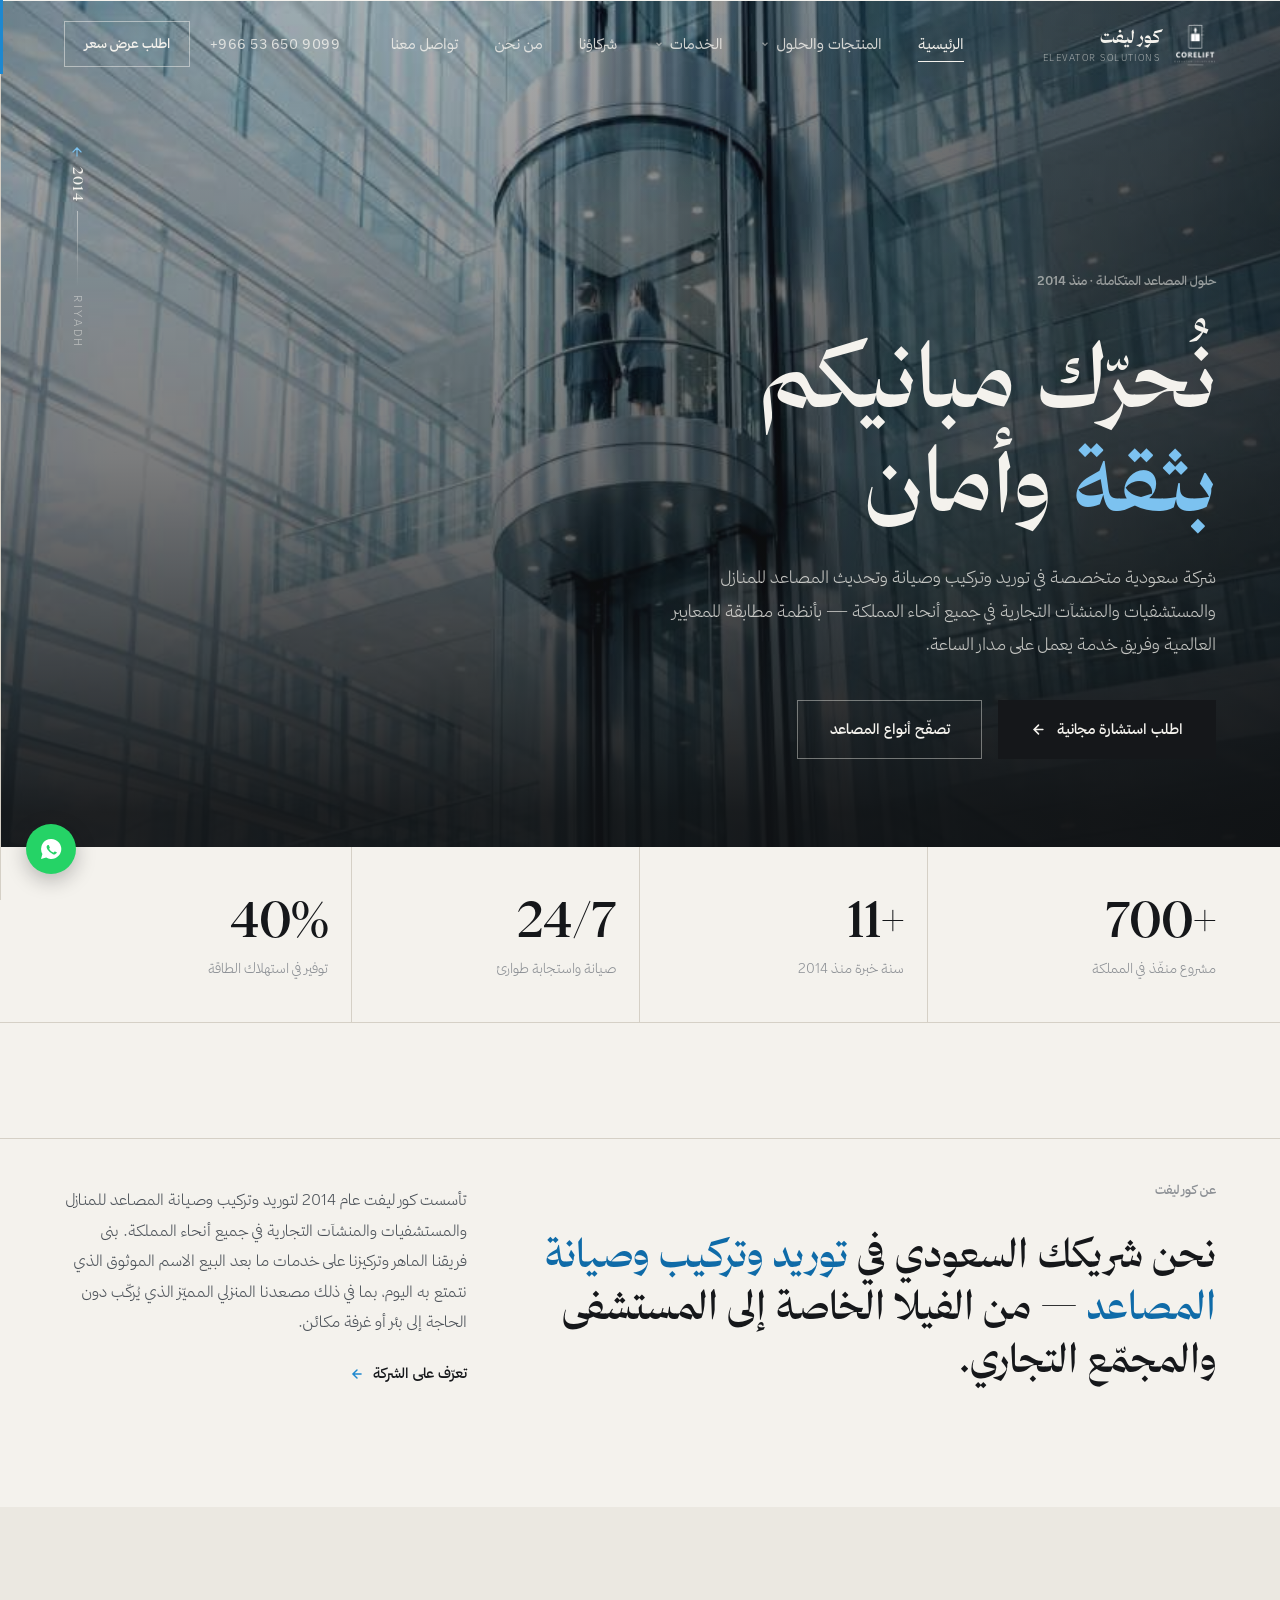
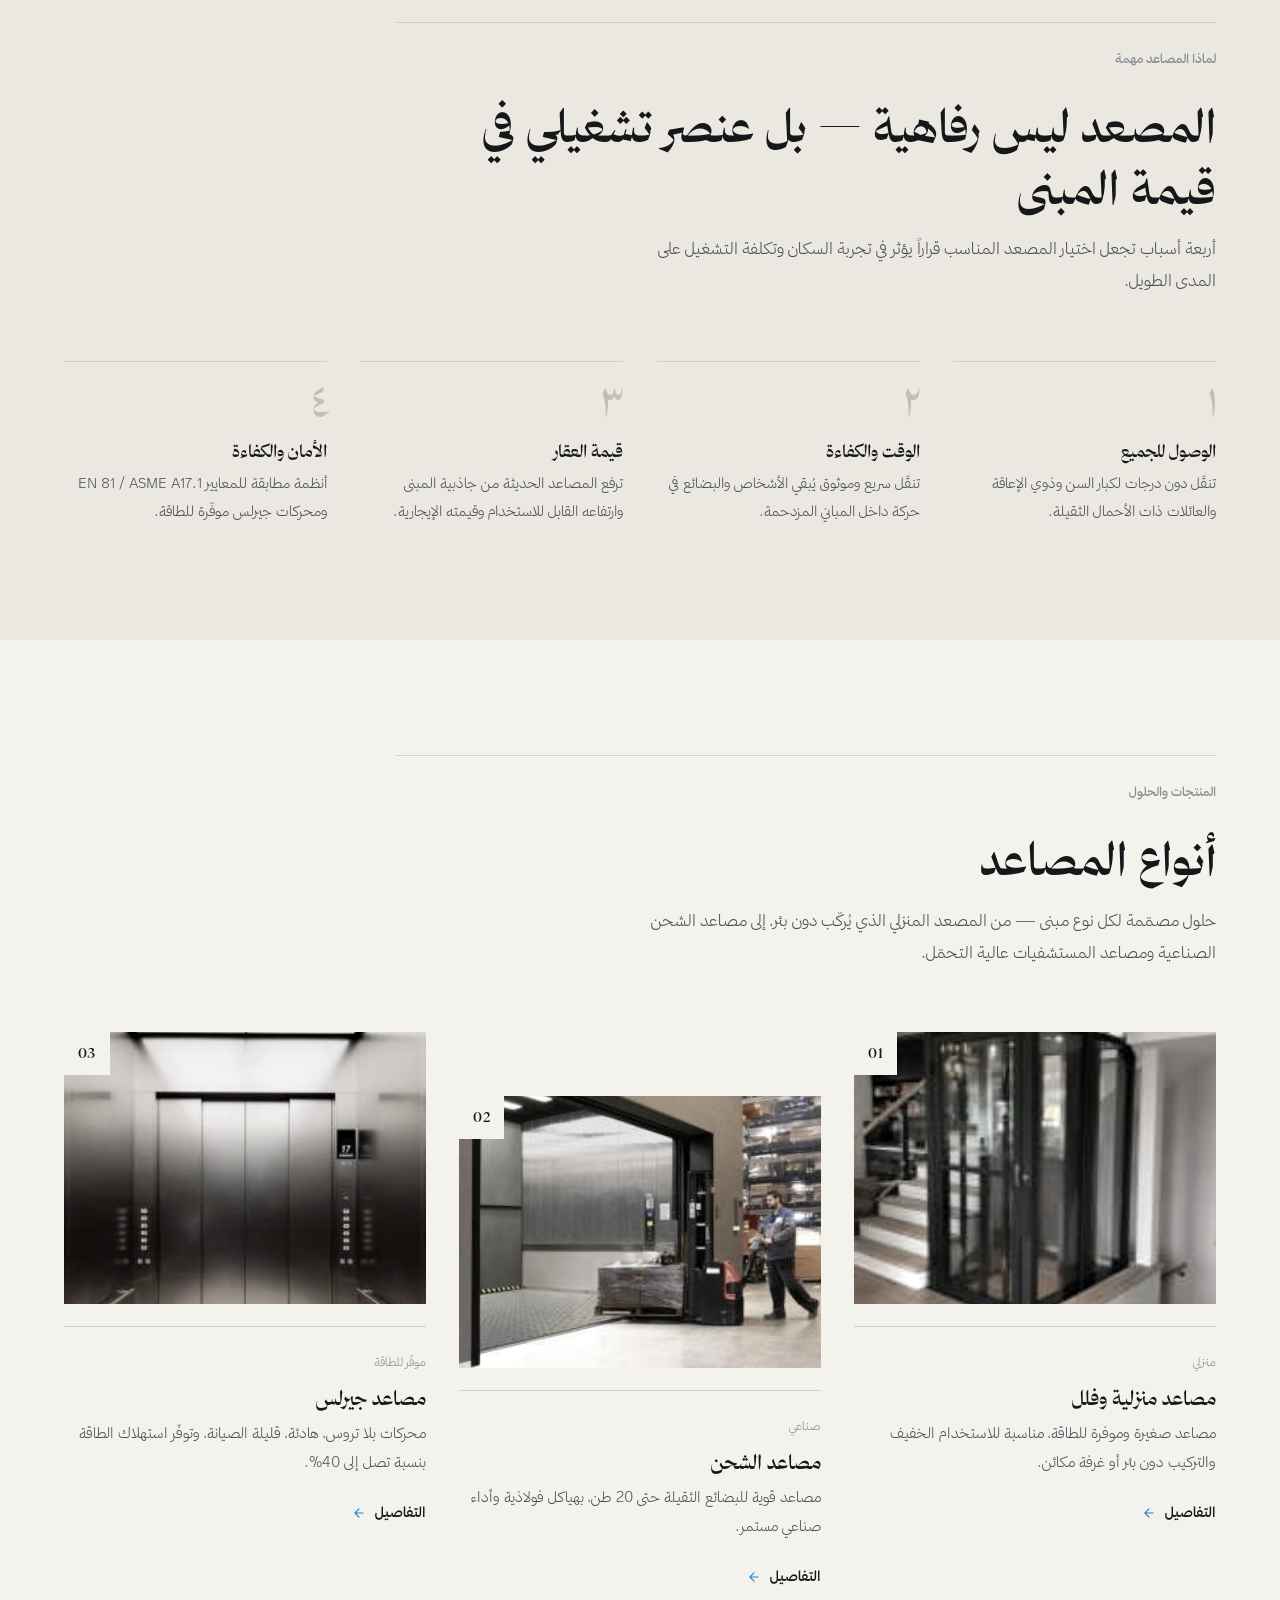
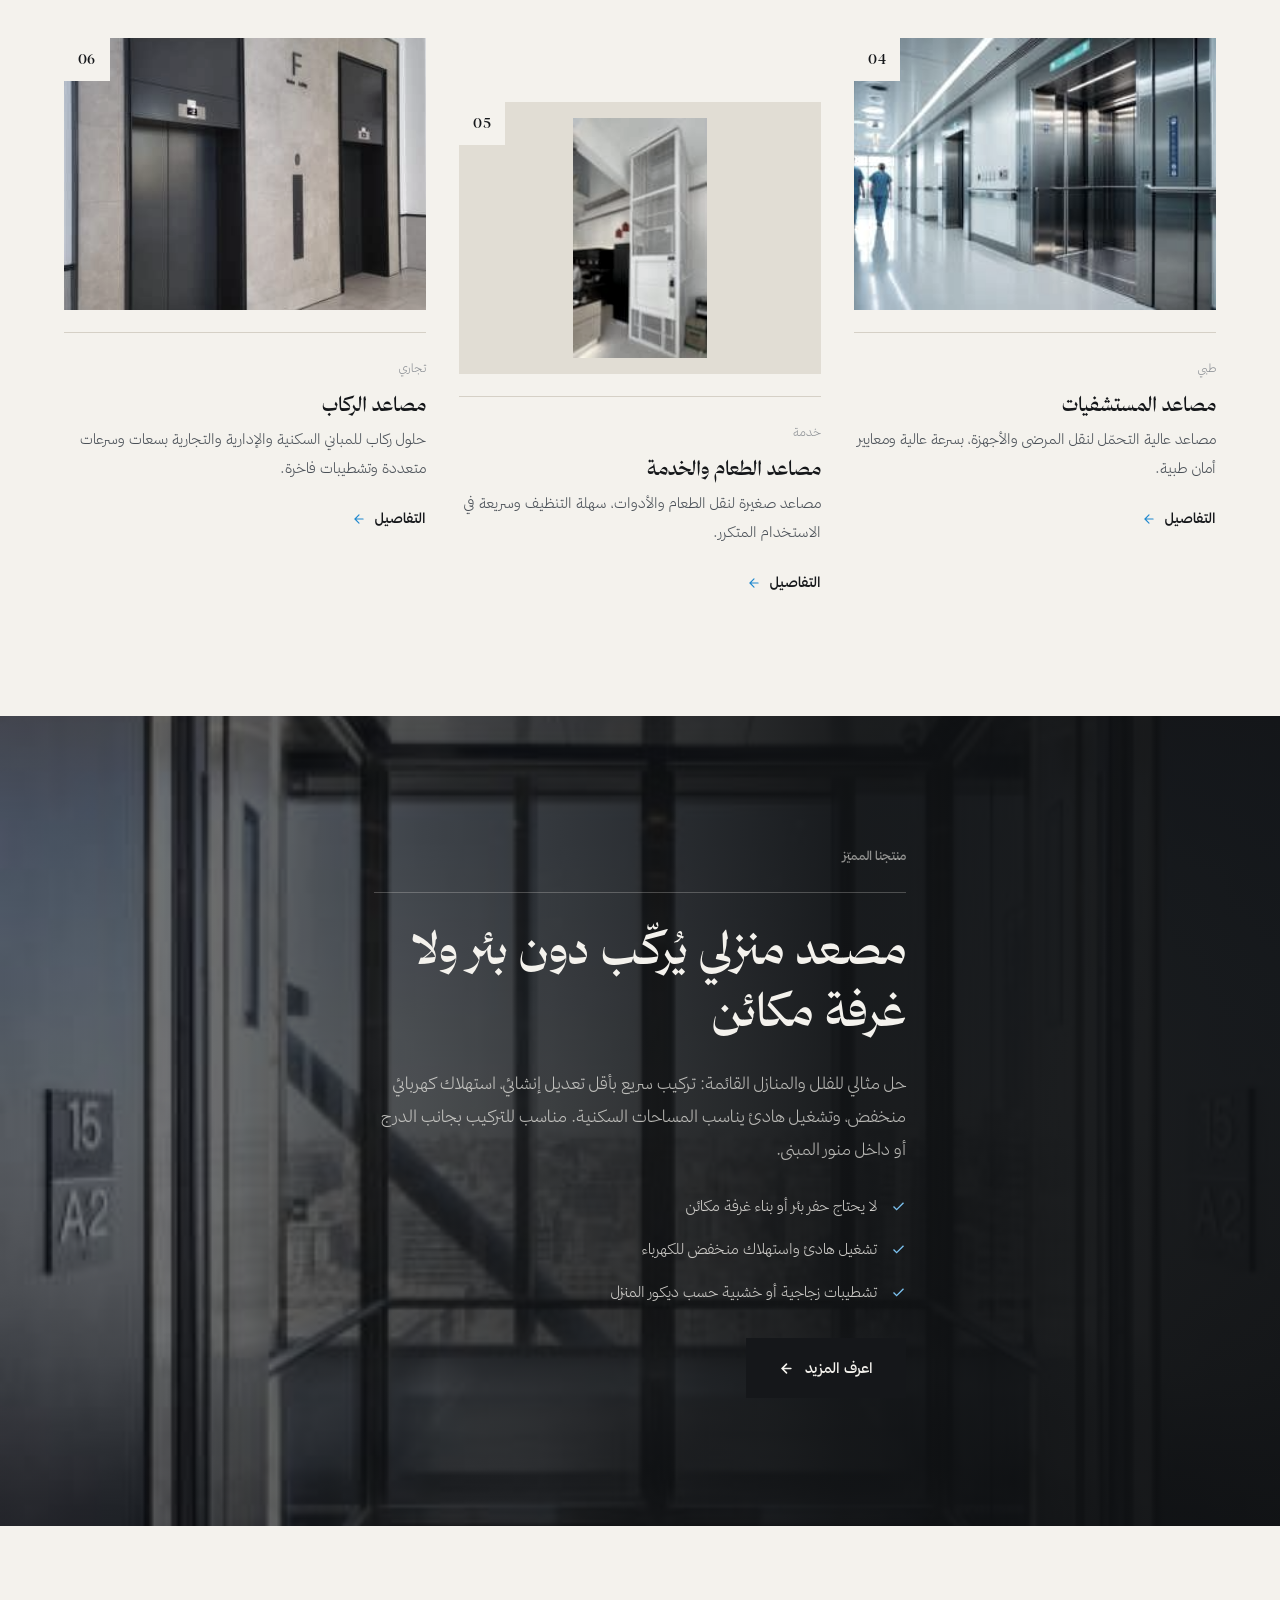
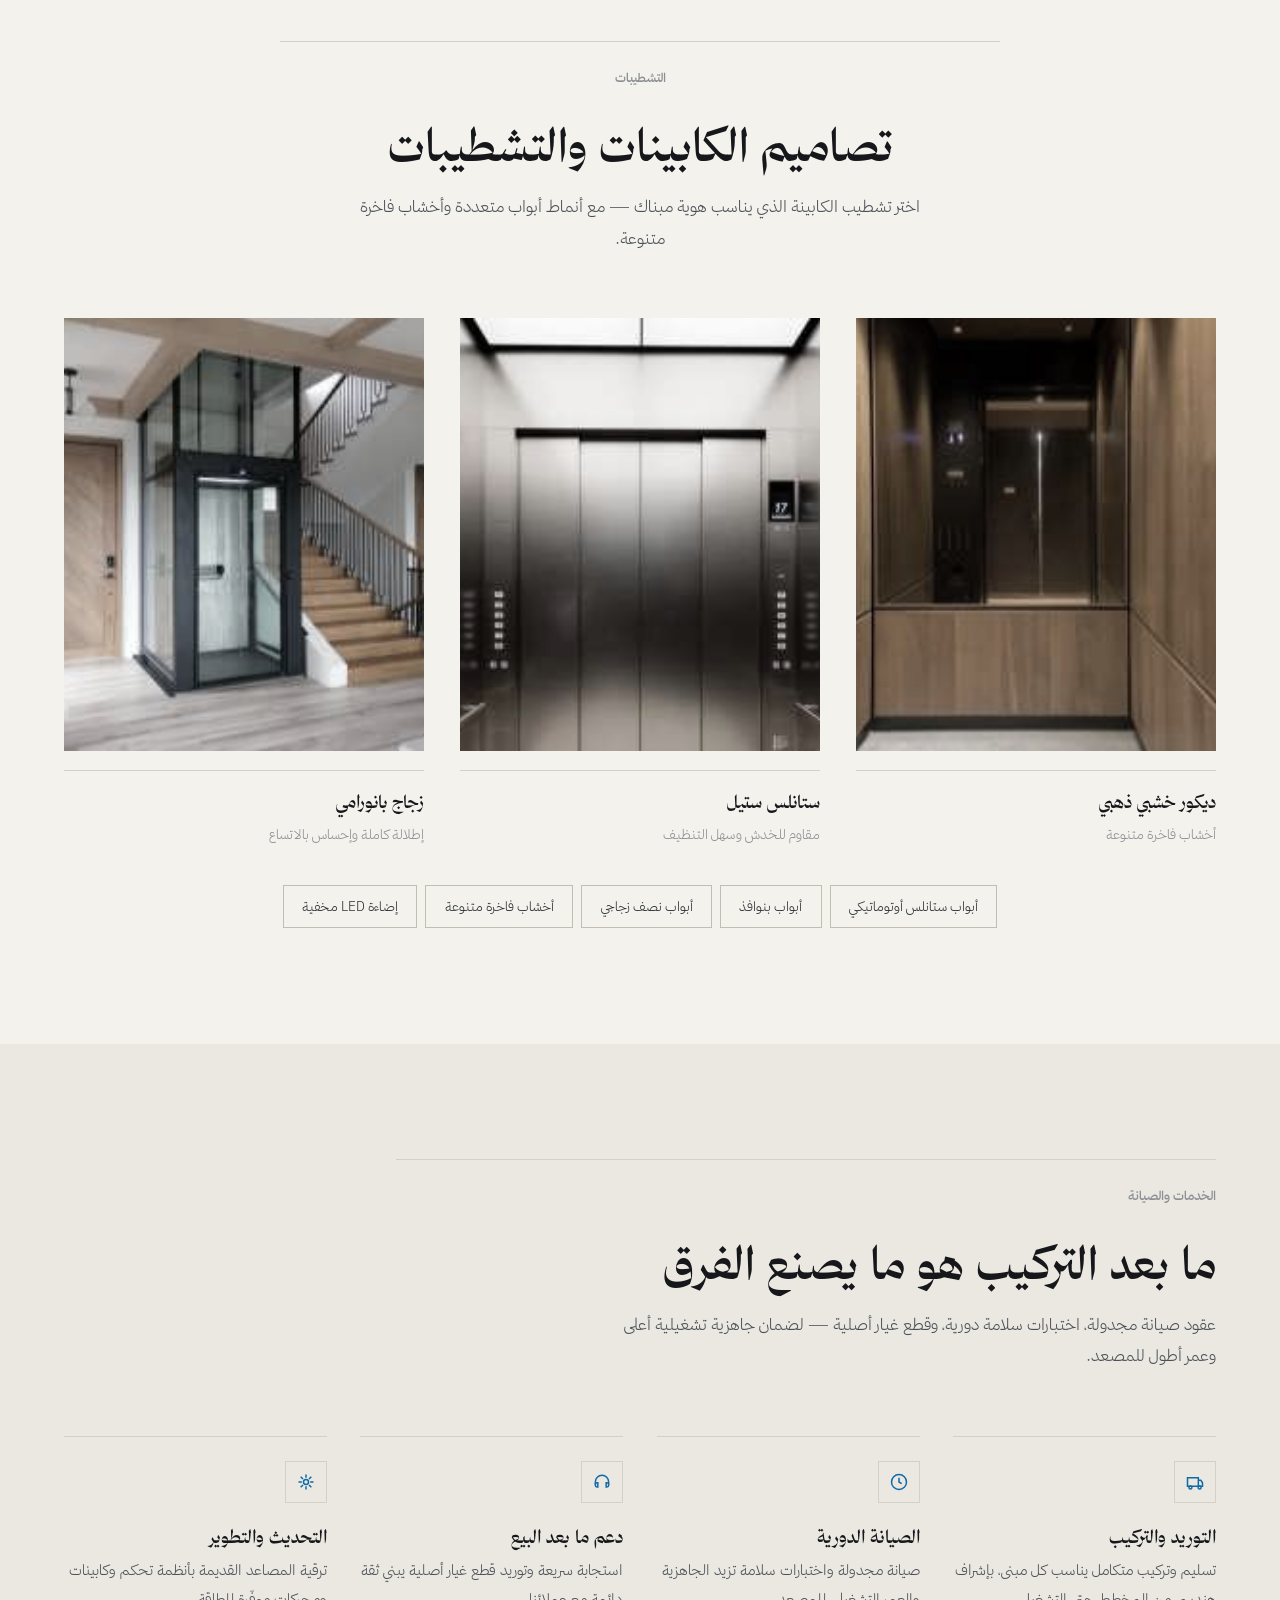
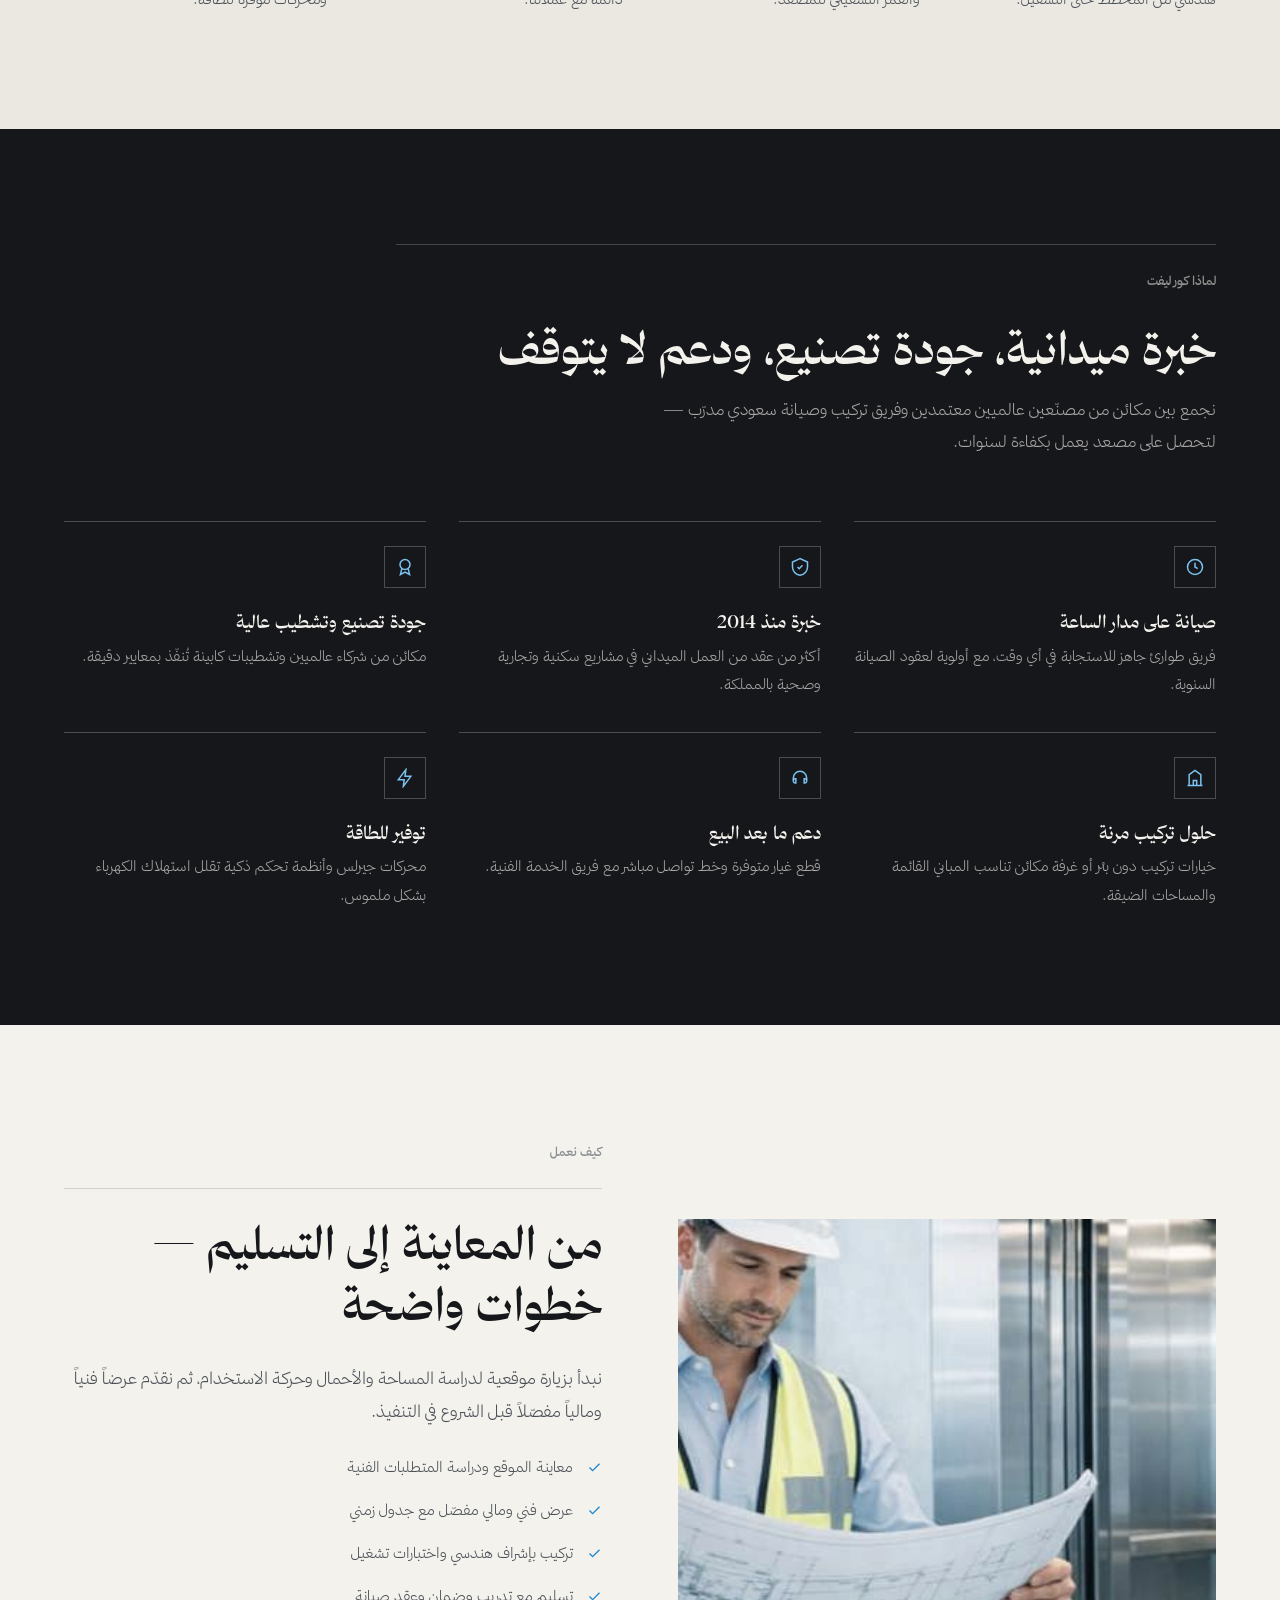
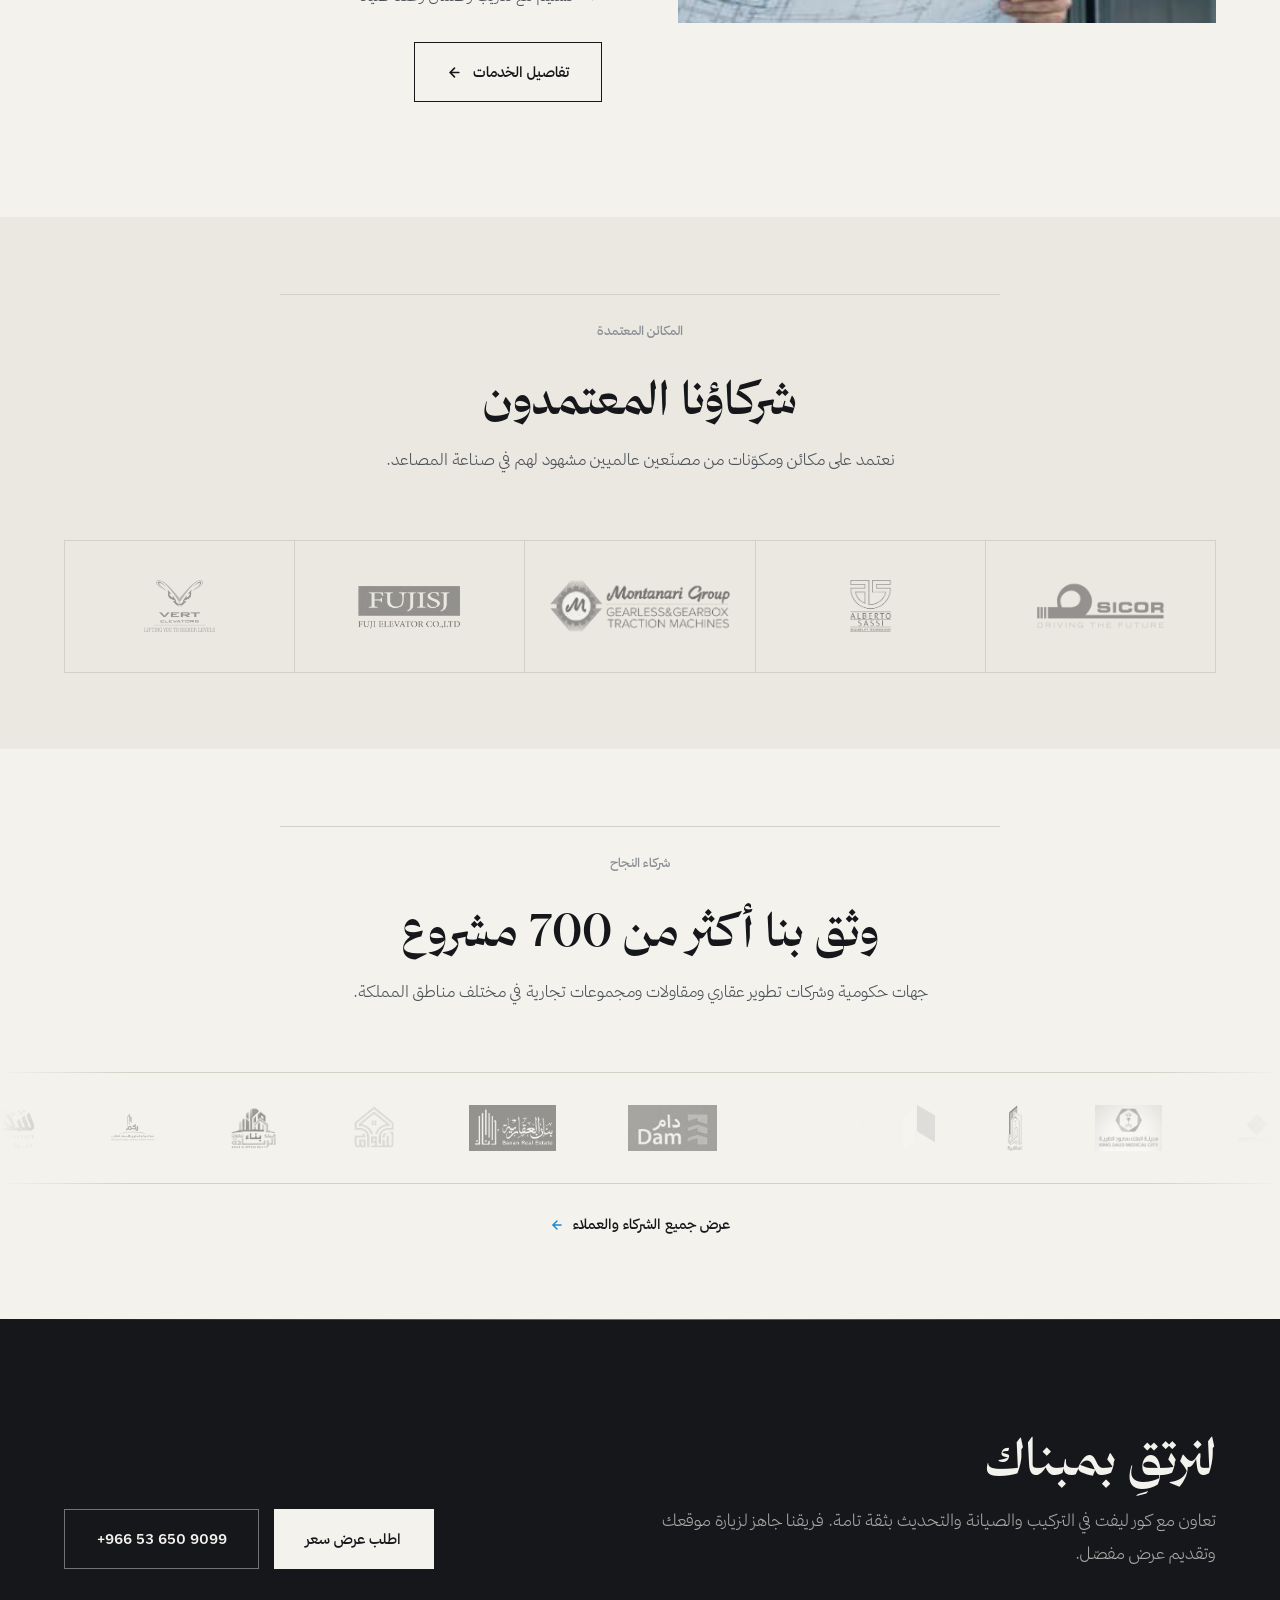
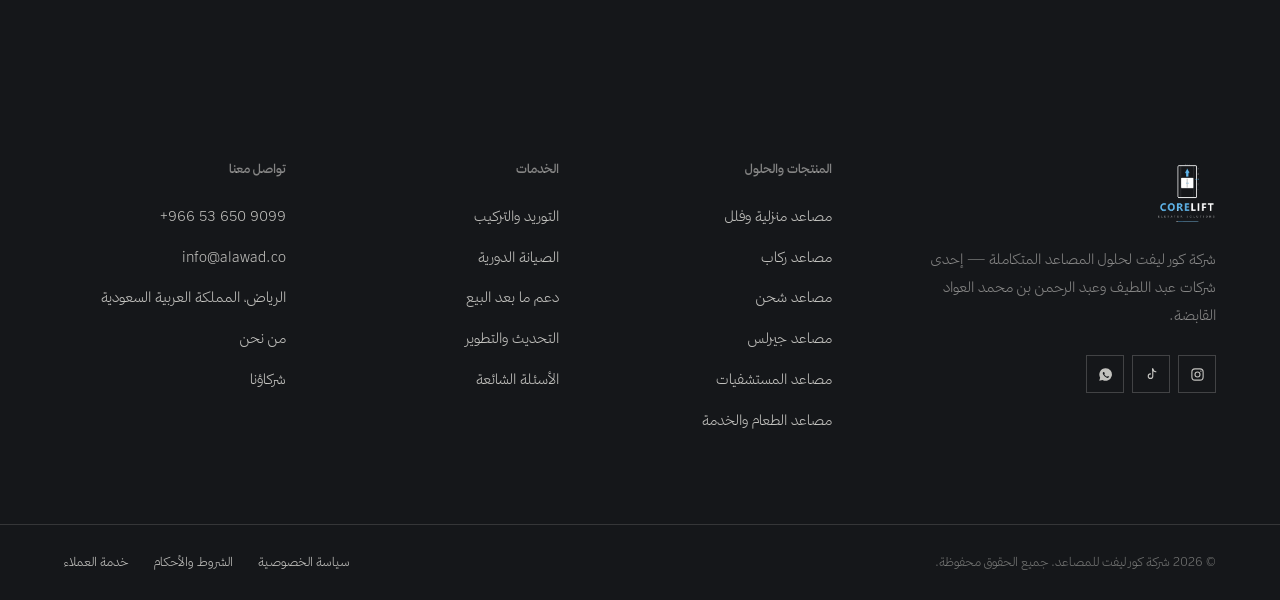
==== commit 2ae023a7: "توحيد خانات الأرقام وإصلاح تداخل اسم العلامة محدّد ‎.hero-strip span‎ كان يطبّق تنسيق النص الوصفي عل" ====
--- a/index.html
+++ b/index.html
@@ -7,7 +7,7 @@
 <meta name="description" content="شركة كور ليفت لتوريد وتركيب وصيانة وتحديث المصاعد في السعودية منذ 2014 — مصاعد منزلية وفلل، ركاب، شحن، جيرلس، مستشفيات، ومصاعد طعام وخدمة. أكثر من 700 مشروع منفذ.">
 <meta name="theme-color" content="#15171A">
 <link rel="icon" href="assets/img/logo.png">
-<link rel="stylesheet" href="assets/css/style.css?v=3">
+<link rel="stylesheet" href="assets/css/style.css?v=4">
 <script>document.documentElement.classList.add('js');</script>
 </head>
 <body>
@@ -129,10 +129,10 @@
 
 <div class="hero-strip">
   <div class="wrap hero-strip__in">
-    <div class="hero-strip__cell"><b><span class="en" data-count="700" data-suffix="+">700+</span></b><span>مشروع منفّذ في المملكة</span></div>
-    <div class="hero-strip__cell"><b><span class="en" data-count="11" data-suffix="+">11+</span></b><span>سنة خبرة منذ 2014</span></div>
-    <div class="hero-strip__cell"><b class="en">24/7</b><span>صيانة واستجابة طوارئ</span></div>
-    <div class="hero-strip__cell"><b><span class="en" data-count="40" data-suffix="%">40%</span></b><span>توفير في استهلاك الطاقة</span></div>
+    <div class="hero-strip__cell"><b><span class="num" data-count="700" data-suffix="+">700+</span></b><span>مشروع منفّذ في المملكة</span></div>
+    <div class="hero-strip__cell"><b><span class="num" data-count="11" data-suffix="+">11+</span></b><span>سنة خبرة منذ 2014</span></div>
+    <div class="hero-strip__cell"><b><span class="num">24/7</span></b><span>صيانة واستجابة طوارئ</span></div>
+    <div class="hero-strip__cell"><b><span class="num" data-count="40" data-suffix="%">40%</span></b><span>توفير في استهلاك الطاقة</span></div>
   </div>
 </div>
 
@@ -566,6 +566,6 @@
   <svg viewBox="0 0 24 24" fill="currentColor"><path d="M12 2a10 10 0 0 0-8.6 15L2 22l5.2-1.4A10 10 0 1 0 12 2zm5.5 14.1c-.2.6-1.3 1.2-1.8 1.3-.5.1-1 .1-1.7-.1a13 13 0 0 1-5.5-4.8c-.4-.7-.9-1.6-.9-2.5 0-.9.5-1.4.7-1.6.2-.2.4-.3.6-.3h.5c.2 0 .4 0 .6.4l.8 1.9c.1.2 0 .4-.1.5l-.4.5c-.1.2-.3.3-.1.6.2.3.8 1.3 1.7 2.1 1.1 1 2 1.3 2.3 1.4.3.1.4.1.6-.1l.7-.8c.2-.2.4-.2.6-.1l1.8.9c.2.1.4.2.4.3z"/></svg>
 </a>
 
-<script src="assets/js/main.js?v=3"></script>
+<script src="assets/js/main.js?v=4"></script>
 </body>
 </html>
--- a/assets/css/style.css
+++ b/assets/css/style.css
@@ -131,12 +131,16 @@
 .brand{display:flex;align-items:center;gap:.8rem;flex:none}
 .brand img{height:44px;width:auto;transition:filter .45s var(--ease)}
 .header:not(.is-stuck) .brand img{filter:brightness(0) invert(1)}
-.brand__txt{display:flex;flex-direction:column;line-height:1.1}
+/* السطر الضيّق كان يجعل حروف الاسم العربي تتداخل مع السطر اللاتيني تحته */
+.brand__txt{display:flex;flex-direction:column;justify-content:center;gap:2px}
 .brand__name{
-  font-family:"Thmanyah Display",serif;font-weight:600;font-size:1.16rem;
-  color:var(--ink);transition:color .45s var(--ease);
-}
-.brand__sub{font-size:.62rem;color:var(--muted);letter-spacing:.24em;transition:color .45s}
+  font-family:"Thmanyah Display",serif;font-weight:600;font-size:1.12rem;
+  line-height:1.45;color:var(--ink);transition:color .45s var(--ease);
+}
+.brand__sub{
+  font-size:.58rem;line-height:1.2;color:var(--muted);
+  letter-spacing:.16em;transition:color .45s;
+}
 .header:not(.is-stuck) .brand__name{color:var(--paper)}
 .header:not(.is-stuck) .brand__sub{color:rgba(244,242,237,.6)}
 
@@ -268,11 +272,13 @@
 .hero-strip__cell:first-child{border:0;padding-inline-start:0}
 .hero-strip b{
   display:block;font-family:"Thmanyah Display",serif;font-weight:500;
-  font-size:clamp(2rem,3.9vw,3.5rem);line-height:1;color:var(--ink);letter-spacing:-.03em;
-}
-.hero-strip span{
-  display:block;margin-top:.7rem;font-size:.82rem;color:var(--muted);
-  font-weight:300;
+  font-size:clamp(2rem,3.9vw,3.5rem);line-height:1.1;color:var(--ink);letter-spacing:-.02em;
+}
+.hero-strip b .num{font-family:inherit;font-size:inherit;font-weight:inherit;color:inherit}
+/* المحدّد المباشر ضروري: بدونه يطبَّق تنسيق الوصف على الرقم داخل <b> */
+.hero-strip__cell > span{
+  display:block;margin-top:.7rem;font-size:.86rem;color:var(--muted);
+  font-weight:300;line-height:1.6;
 }
 
 /* ============ عنوان الصفحة الداخلية ============ */
@@ -344,9 +350,10 @@
 .stat:first-child{border-inline-start:0;padding-inline-start:0}
 .stat b{
   display:block;font-family:"Thmanyah Display",serif;font-weight:500;
-  font-size:clamp(2rem,3.7vw,3.3rem);color:var(--ink);line-height:1;letter-spacing:-.03em;
-}
-.stat span{display:block;margin-top:.7rem;font-size:.84rem;color:var(--muted);font-weight:300}
+  font-size:clamp(2rem,3.7vw,3.3rem);color:var(--ink);line-height:1.1;letter-spacing:-.02em;
+}
+.stat b .num{font-family:inherit;font-size:inherit;font-weight:inherit;color:inherit}
+.stat > span{display:block;margin-top:.7rem;font-size:.86rem;color:var(--muted);font-weight:300;line-height:1.6}
 
 /* ============ شبكة المنتجات التحريرية ============ */
 .works{display:grid;grid-template-columns:repeat(3,1fr);gap:clamp(30px,3.4vw,56px) clamp(24px,2.6vw,44px)}
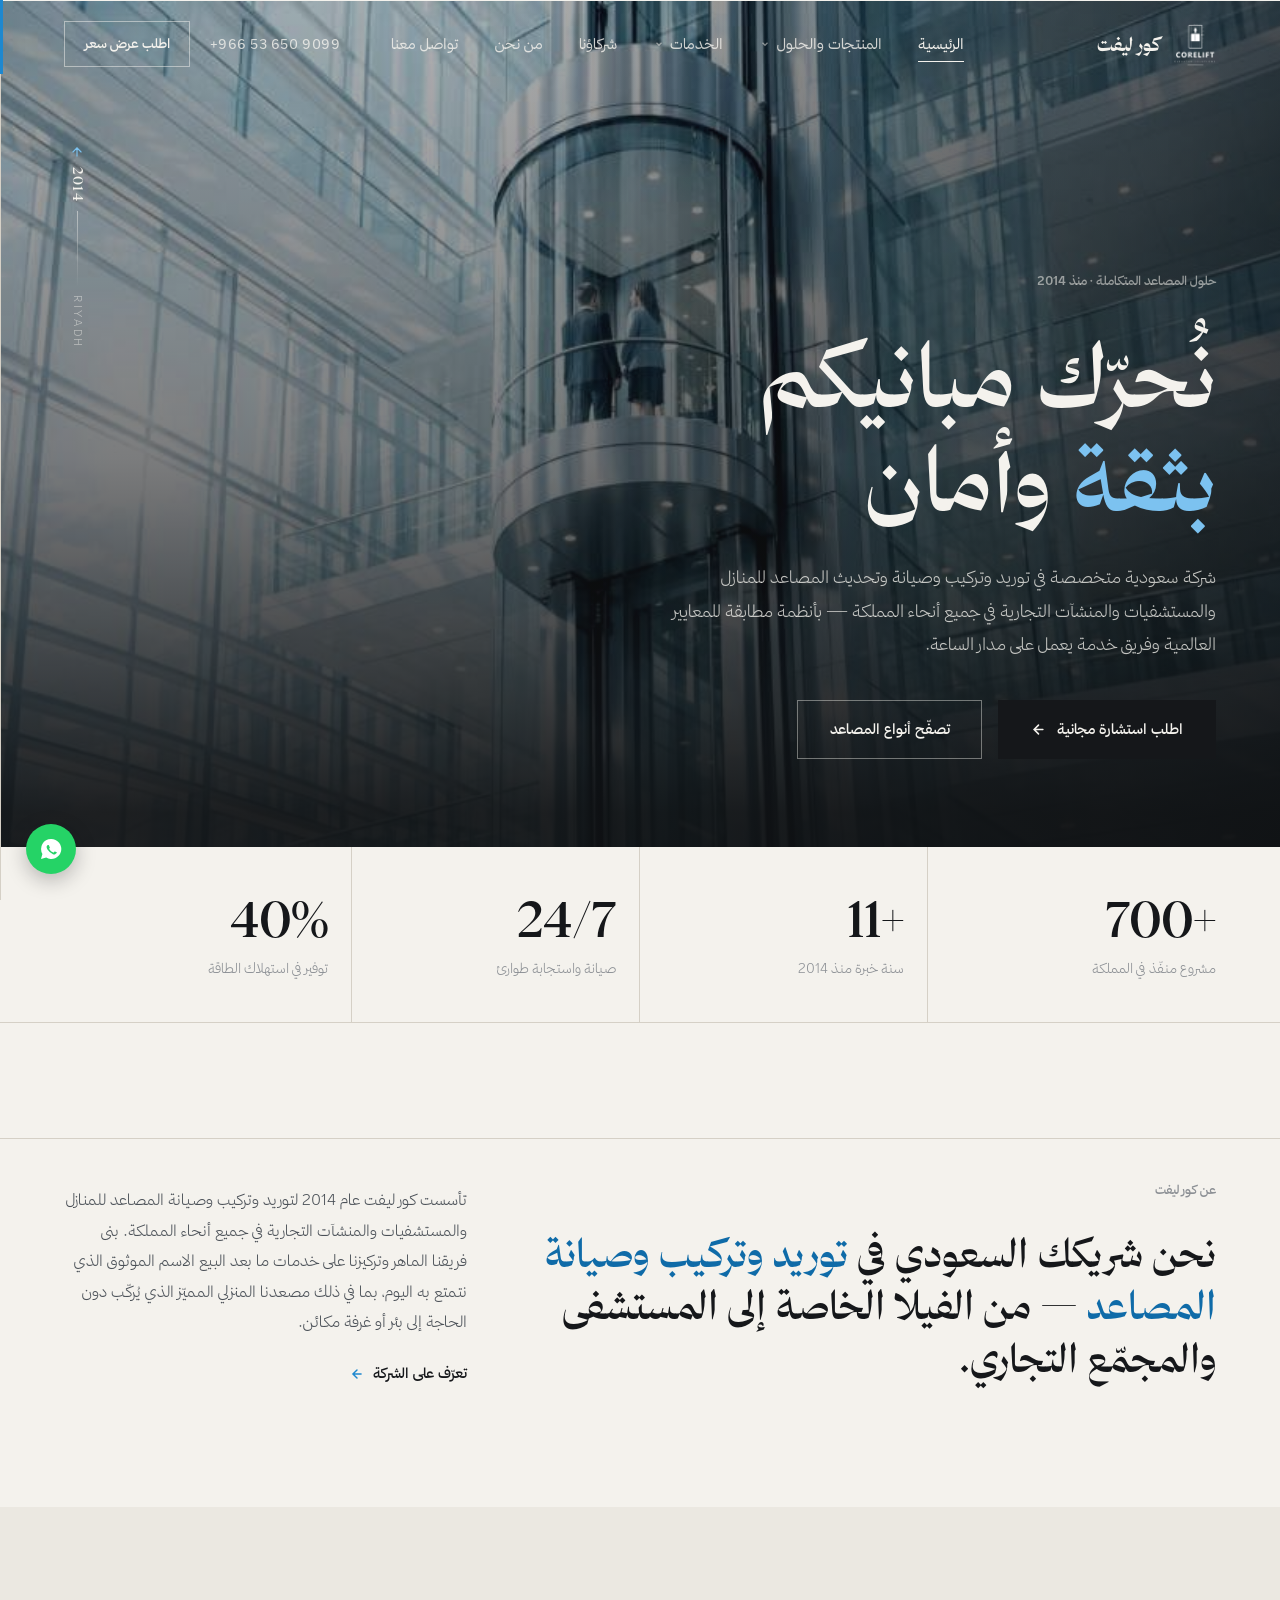
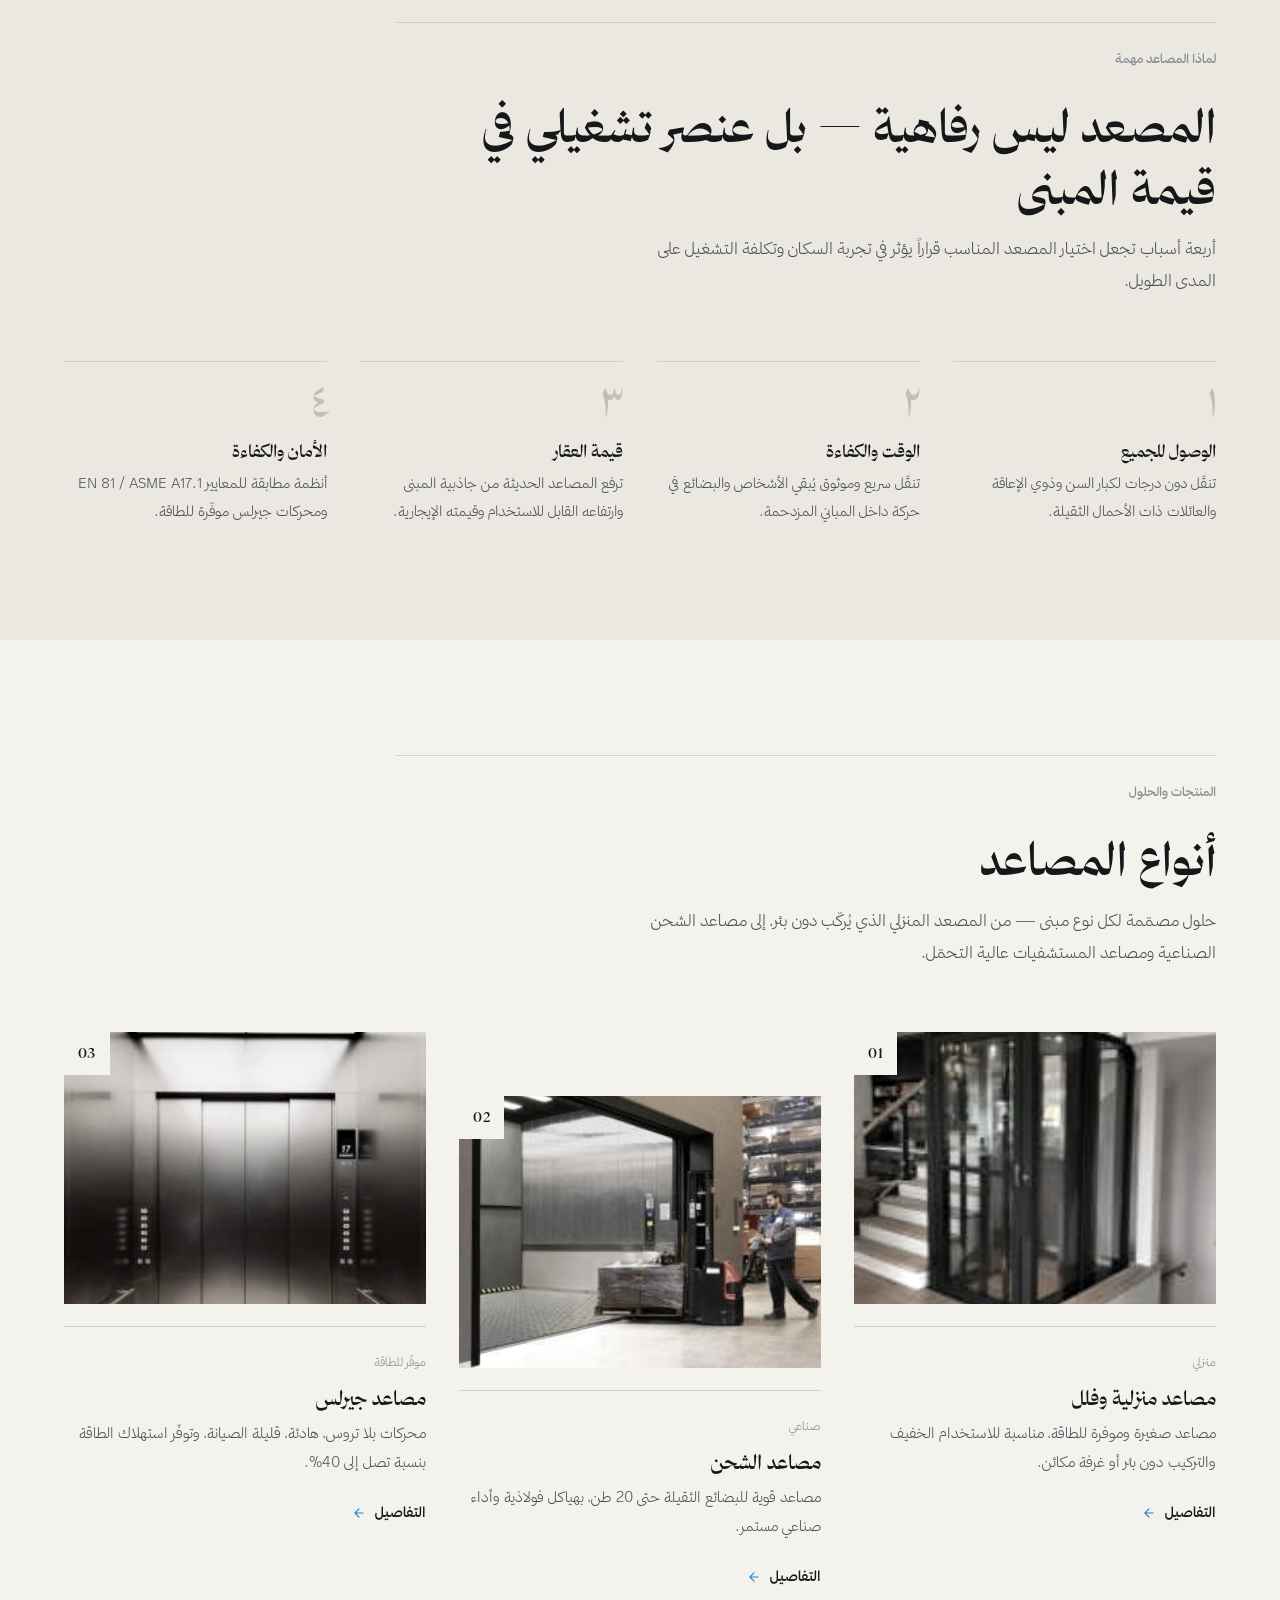
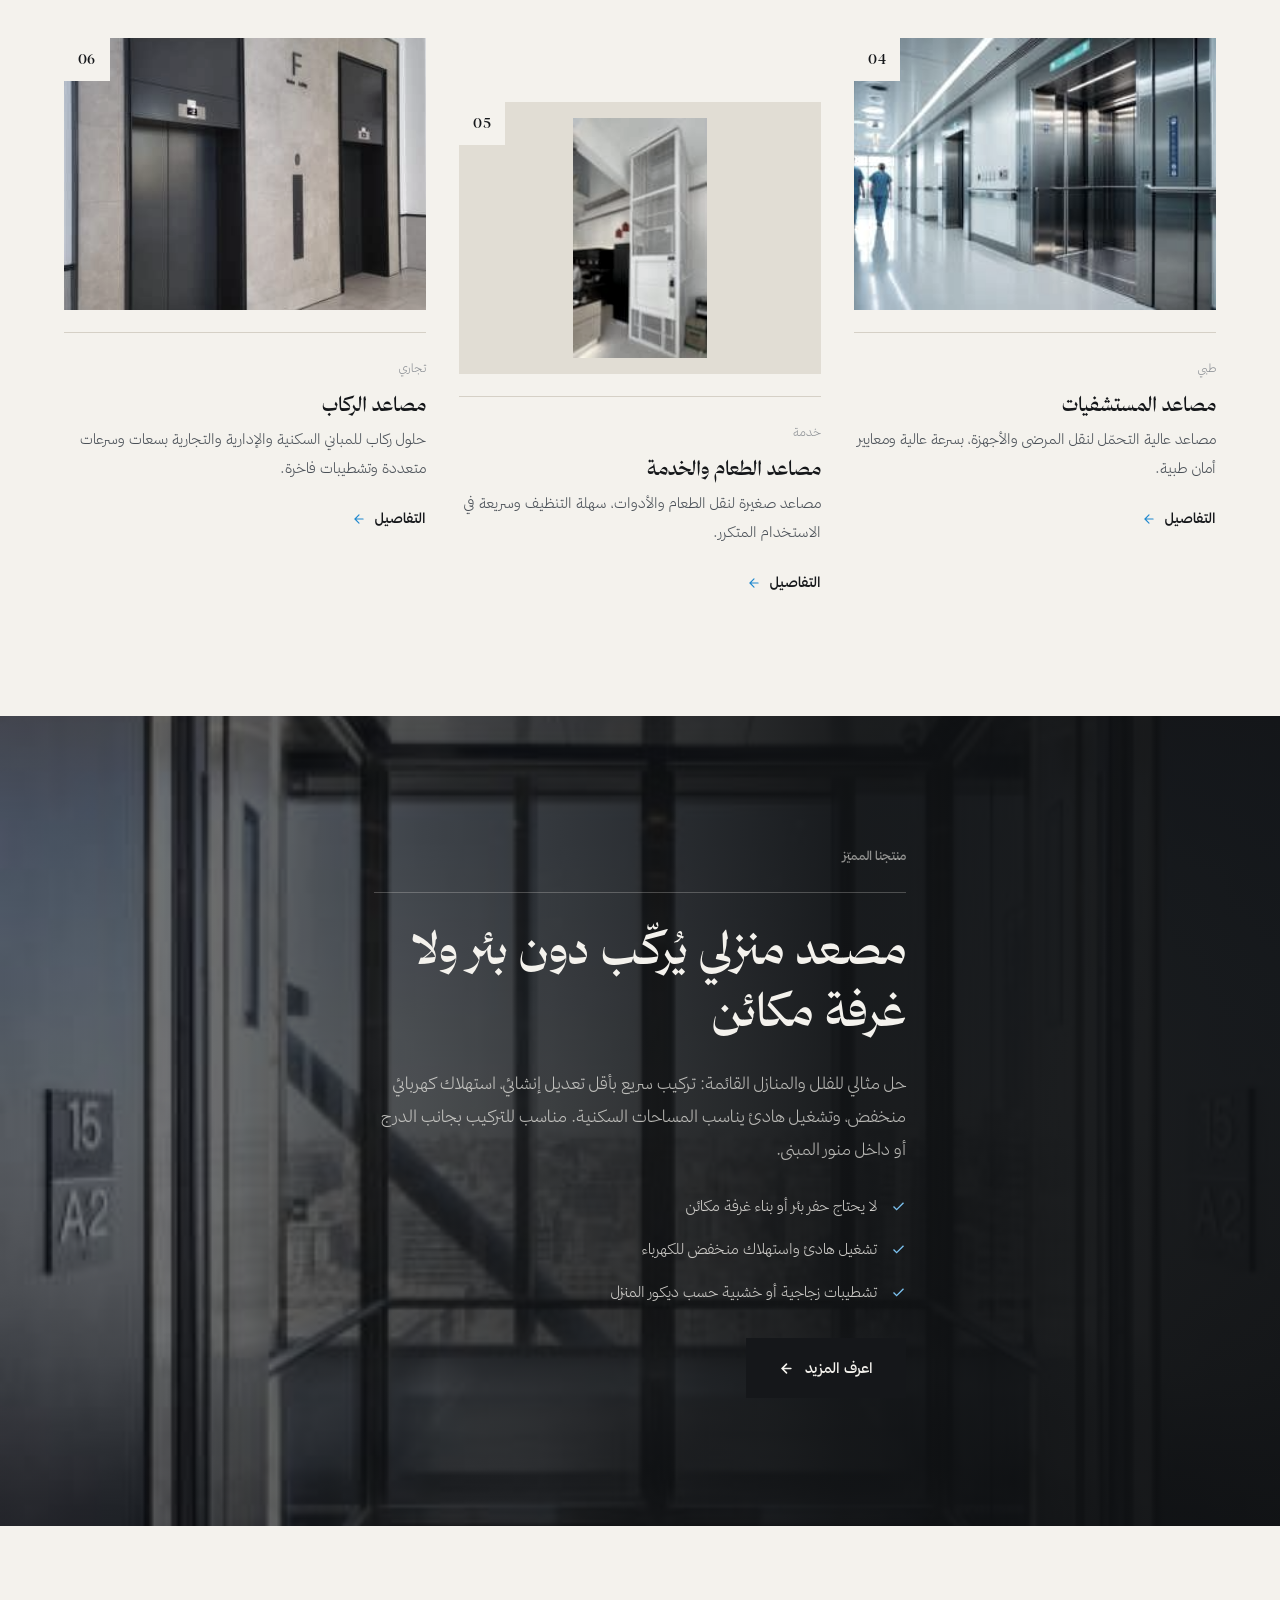
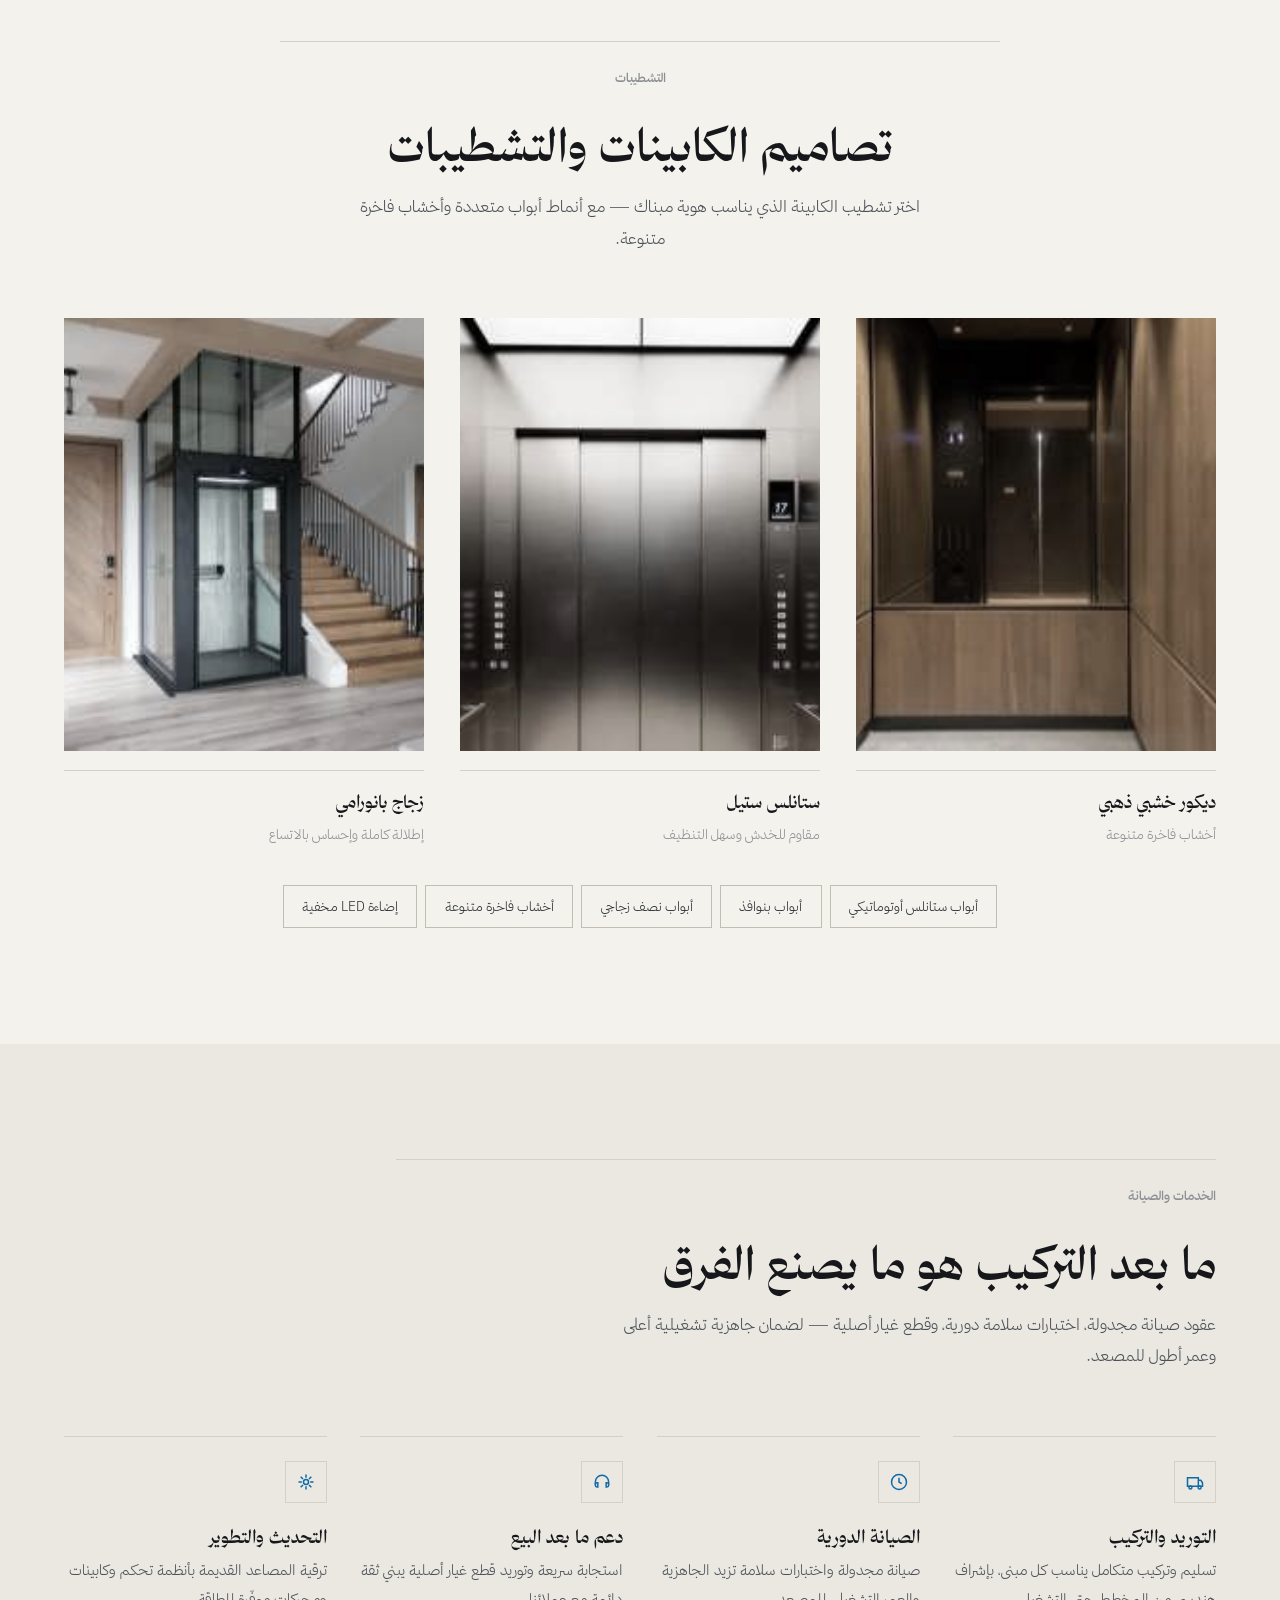
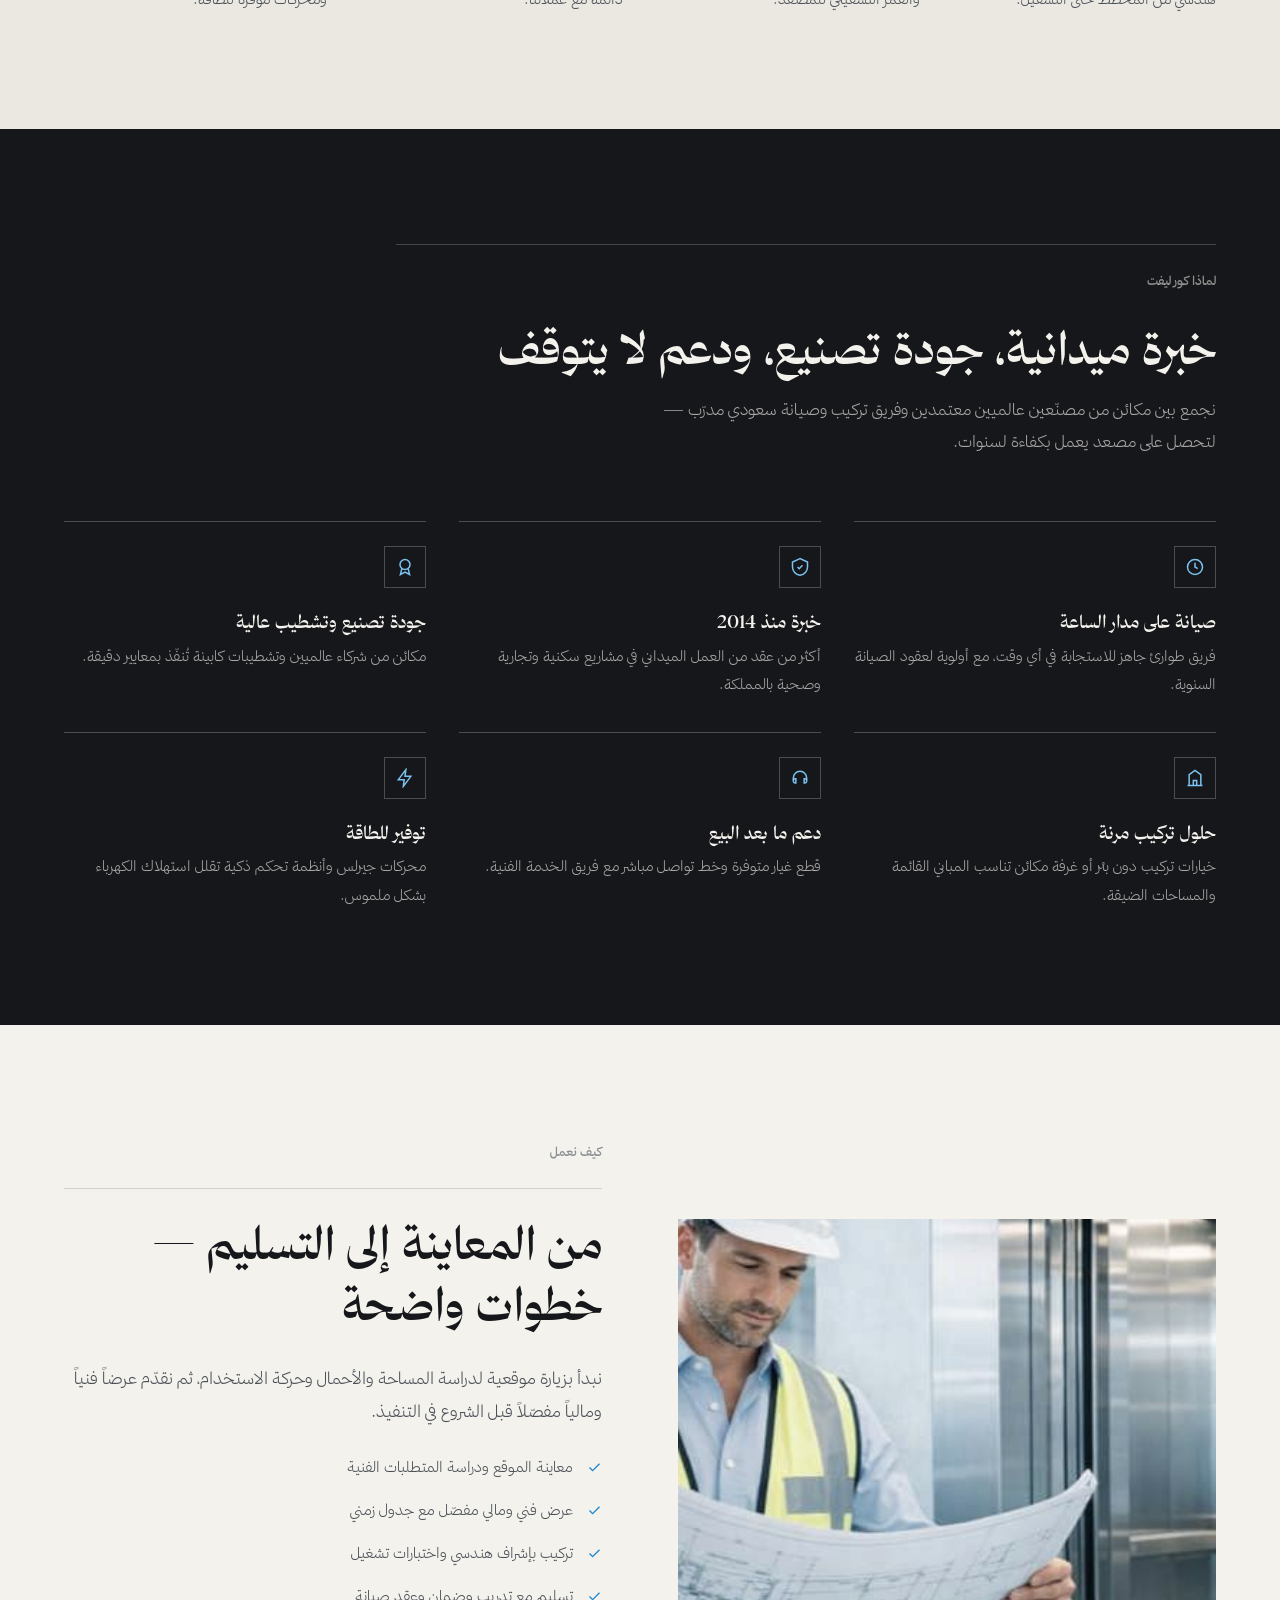
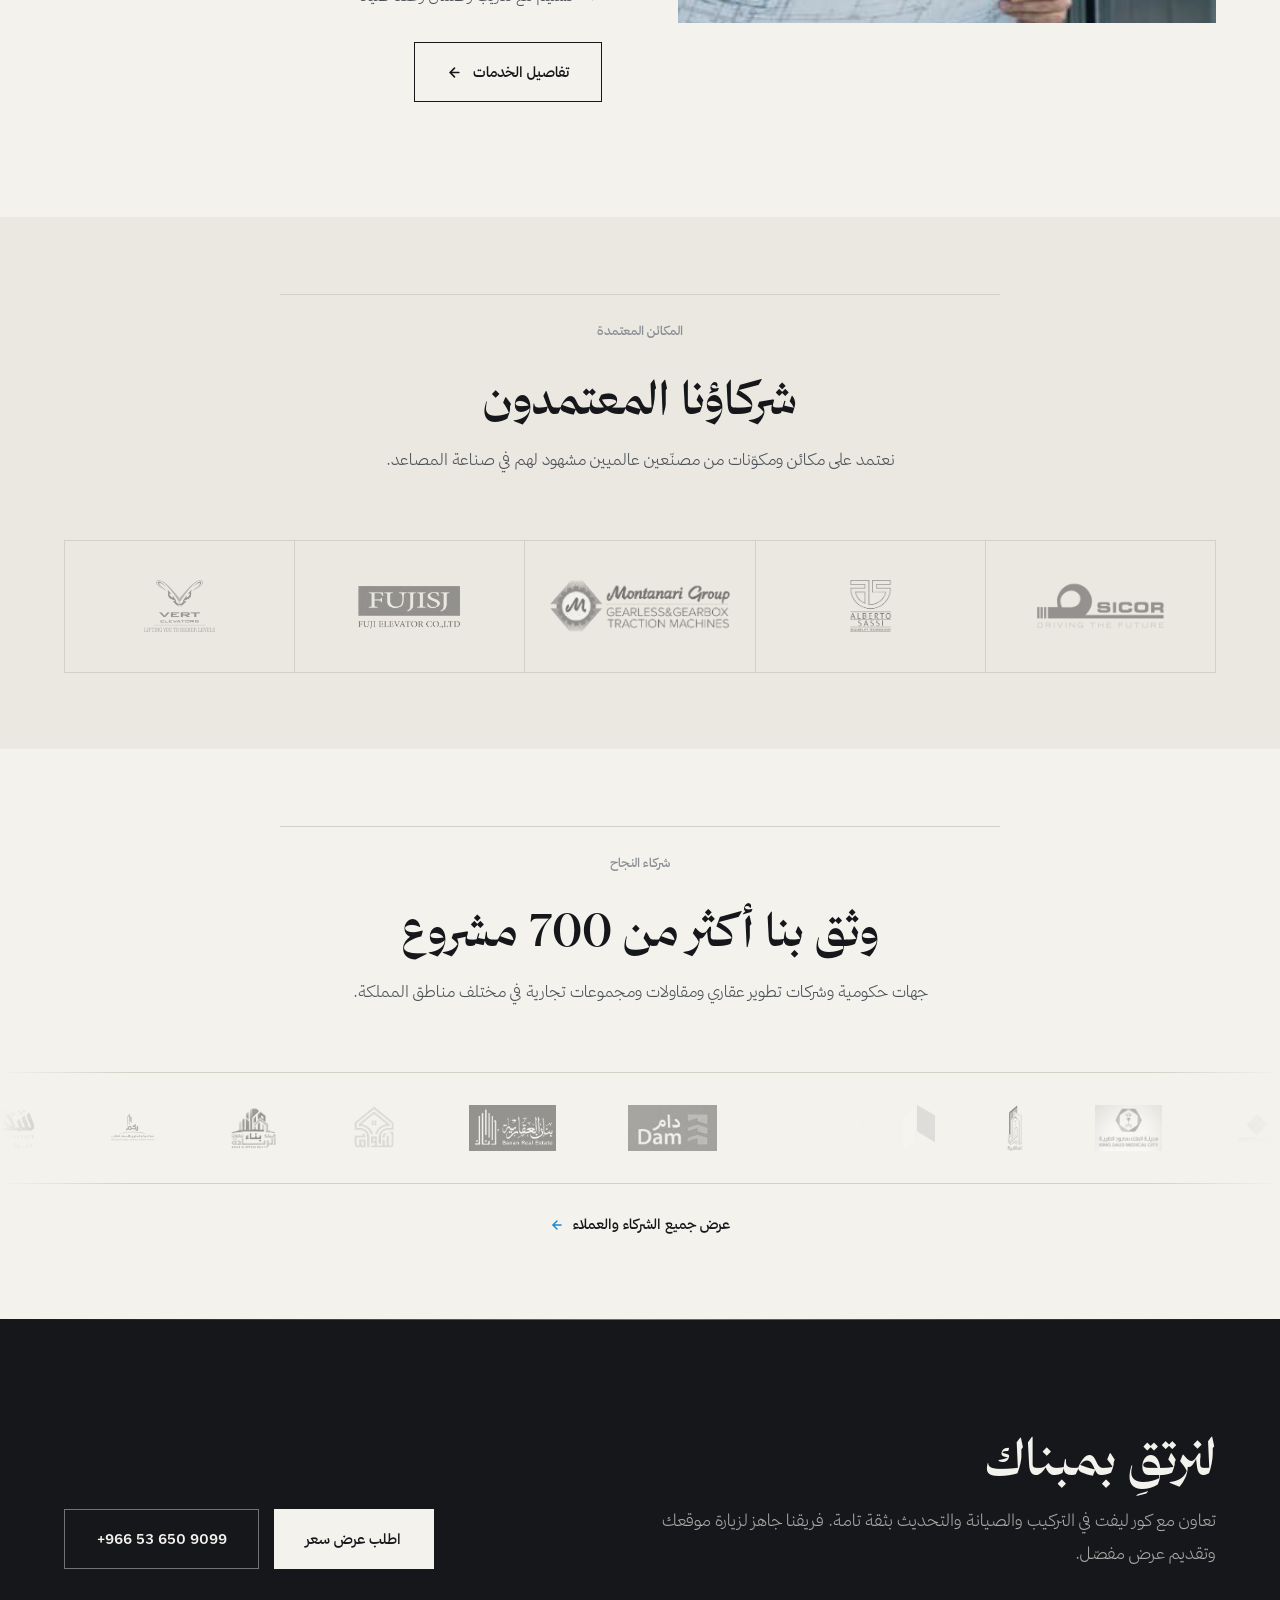
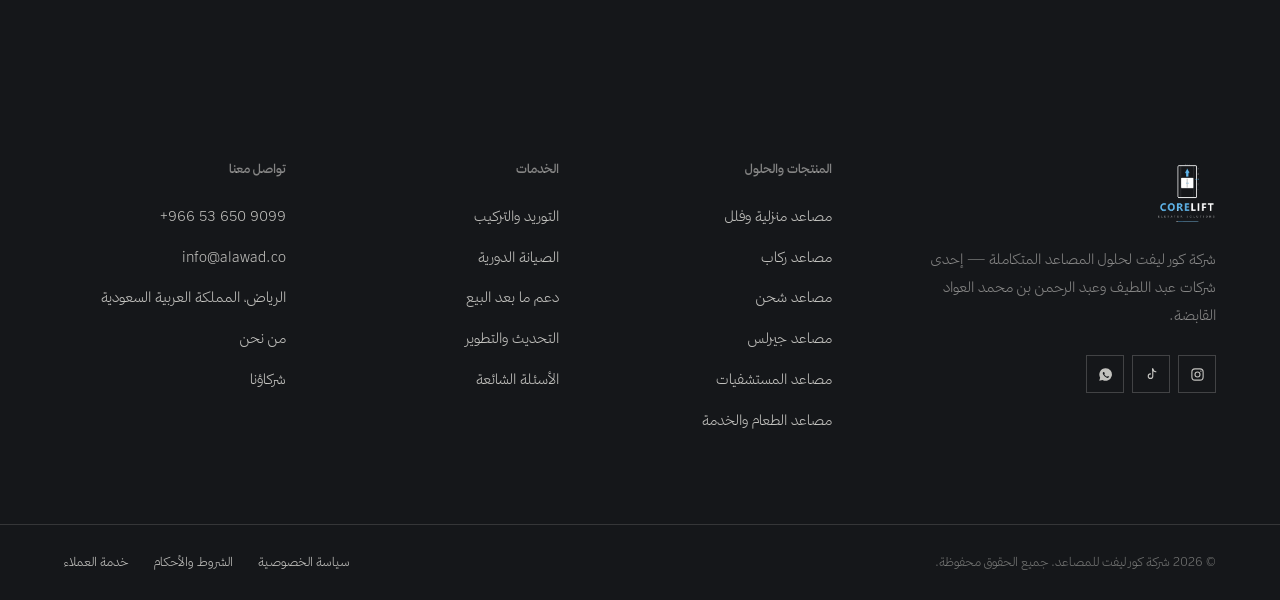
==== commit b8b2242b: "تثبيت مقاسات الجوال وإزالة النص اللاتيني من الهيدر مقاسات العناوين كانت تتبع عرض الشاشة، فآيفون برو " ====
--- a/index.html
+++ b/index.html
@@ -7,7 +7,7 @@
 <meta name="description" content="شركة كور ليفت لتوريد وتركيب وصيانة وتحديث المصاعد في السعودية منذ 2014 — مصاعد منزلية وفلل، ركاب، شحن، جيرلس، مستشفيات، ومصاعد طعام وخدمة. أكثر من 700 مشروع منفذ.">
 <meta name="theme-color" content="#15171A">
 <link rel="icon" href="assets/img/logo.png">
-<link rel="stylesheet" href="assets/css/style.css?v=4">
+<link rel="stylesheet" href="assets/css/style.css?v=5">
 <script>document.documentElement.classList.add('js');</script>
 </head>
 <body>
@@ -19,7 +19,6 @@
       <img src="assets/img/logo.png" alt="كور ليفت">
       <span class="brand__txt">
         <span class="brand__name">كور ليفت</span>
-        <span class="brand__sub en">ELEVATOR SOLUTIONS</span>
       </span>
     </a>
 
@@ -566,6 +565,6 @@
   <svg viewBox="0 0 24 24" fill="currentColor"><path d="M12 2a10 10 0 0 0-8.6 15L2 22l5.2-1.4A10 10 0 1 0 12 2zm5.5 14.1c-.2.6-1.3 1.2-1.8 1.3-.5.1-1 .1-1.7-.1a13 13 0 0 1-5.5-4.8c-.4-.7-.9-1.6-.9-2.5 0-.9.5-1.4.7-1.6.2-.2.4-.3.6-.3h.5c.2 0 .4 0 .6.4l.8 1.9c.1.2 0 .4-.1.5l-.4.5c-.1.2-.3.3-.1.6.2.3.8 1.3 1.7 2.1 1.1 1 2 1.3 2.3 1.4.3.1.4.1.6-.1l.7-.8c.2-.2.4-.2.6-.1l1.8.9c.2.1.4.2.4.3z"/></svg>
 </a>
 
-<script src="assets/js/main.js?v=4"></script>
+<script src="assets/js/main.js?v=5"></script>
 </body>
 </html>
--- a/assets/css/style.css
+++ b/assets/css/style.css
@@ -131,18 +131,13 @@
 .brand{display:flex;align-items:center;gap:.8rem;flex:none}
 .brand img{height:44px;width:auto;transition:filter .45s var(--ease)}
 .header:not(.is-stuck) .brand img{filter:brightness(0) invert(1)}
-/* السطر الضيّق كان يجعل حروف الاسم العربي تتداخل مع السطر اللاتيني تحته */
-.brand__txt{display:flex;flex-direction:column;justify-content:center;gap:2px}
+/* الشعار نفسه يحمل CORELIFT / ELEVATOR SOLUTIONS، فلا يتكرر نصاً بجانبه */
+.brand__txt{display:flex;flex-direction:column;justify-content:center}
 .brand__name{
-  font-family:"Thmanyah Display",serif;font-weight:600;font-size:1.12rem;
-  line-height:1.45;color:var(--ink);transition:color .45s var(--ease);
-}
-.brand__sub{
-  font-size:.58rem;line-height:1.2;color:var(--muted);
-  letter-spacing:.16em;transition:color .45s;
+  font-family:"Thmanyah Display",serif;font-weight:600;font-size:1.2rem;
+  line-height:1.4;color:var(--ink);transition:color .45s var(--ease);
 }
 .header:not(.is-stuck) .brand__name{color:var(--paper)}
-.header:not(.is-stuck) .brand__sub{color:rgba(244,242,237,.6)}
 
 .nav{margin-inline-start:auto;display:flex;align-items:center;gap:0;height:100%}
 .nav__item{position:relative;height:100%;display:flex;align-items:center}
@@ -683,10 +678,14 @@
 }
 @media (max-width:580px){
   /* ---- إيقاع رأسي أقصر: الصفحة كانت 19 شاشة تمرير ---- */
+  /* مقاسات ثابتة لا تتبع عرض الشاشة: الجوال الكبير كان يعرض
+     العنوان بـ38.7px والصغير بـ33.75px، فيختلف الترتيب بينهما */
   :root{
-    --fs-hero:clamp(2.1rem,9vw,2.6rem);
-    --fs-h1:clamp(1.85rem,7.6vw,2.3rem);
-    --fs-h2:clamp(1.5rem,6.2vw,1.9rem);
+    --pad:22px;
+    --fs-hero:2.15rem;
+    --fs-h1:1.95rem;
+    --fs-h2:1.6rem;
+    --fs-h3:1.12rem;
   }
   body{font-size:16px;line-height:1.8}
   .section{padding-block:52px}
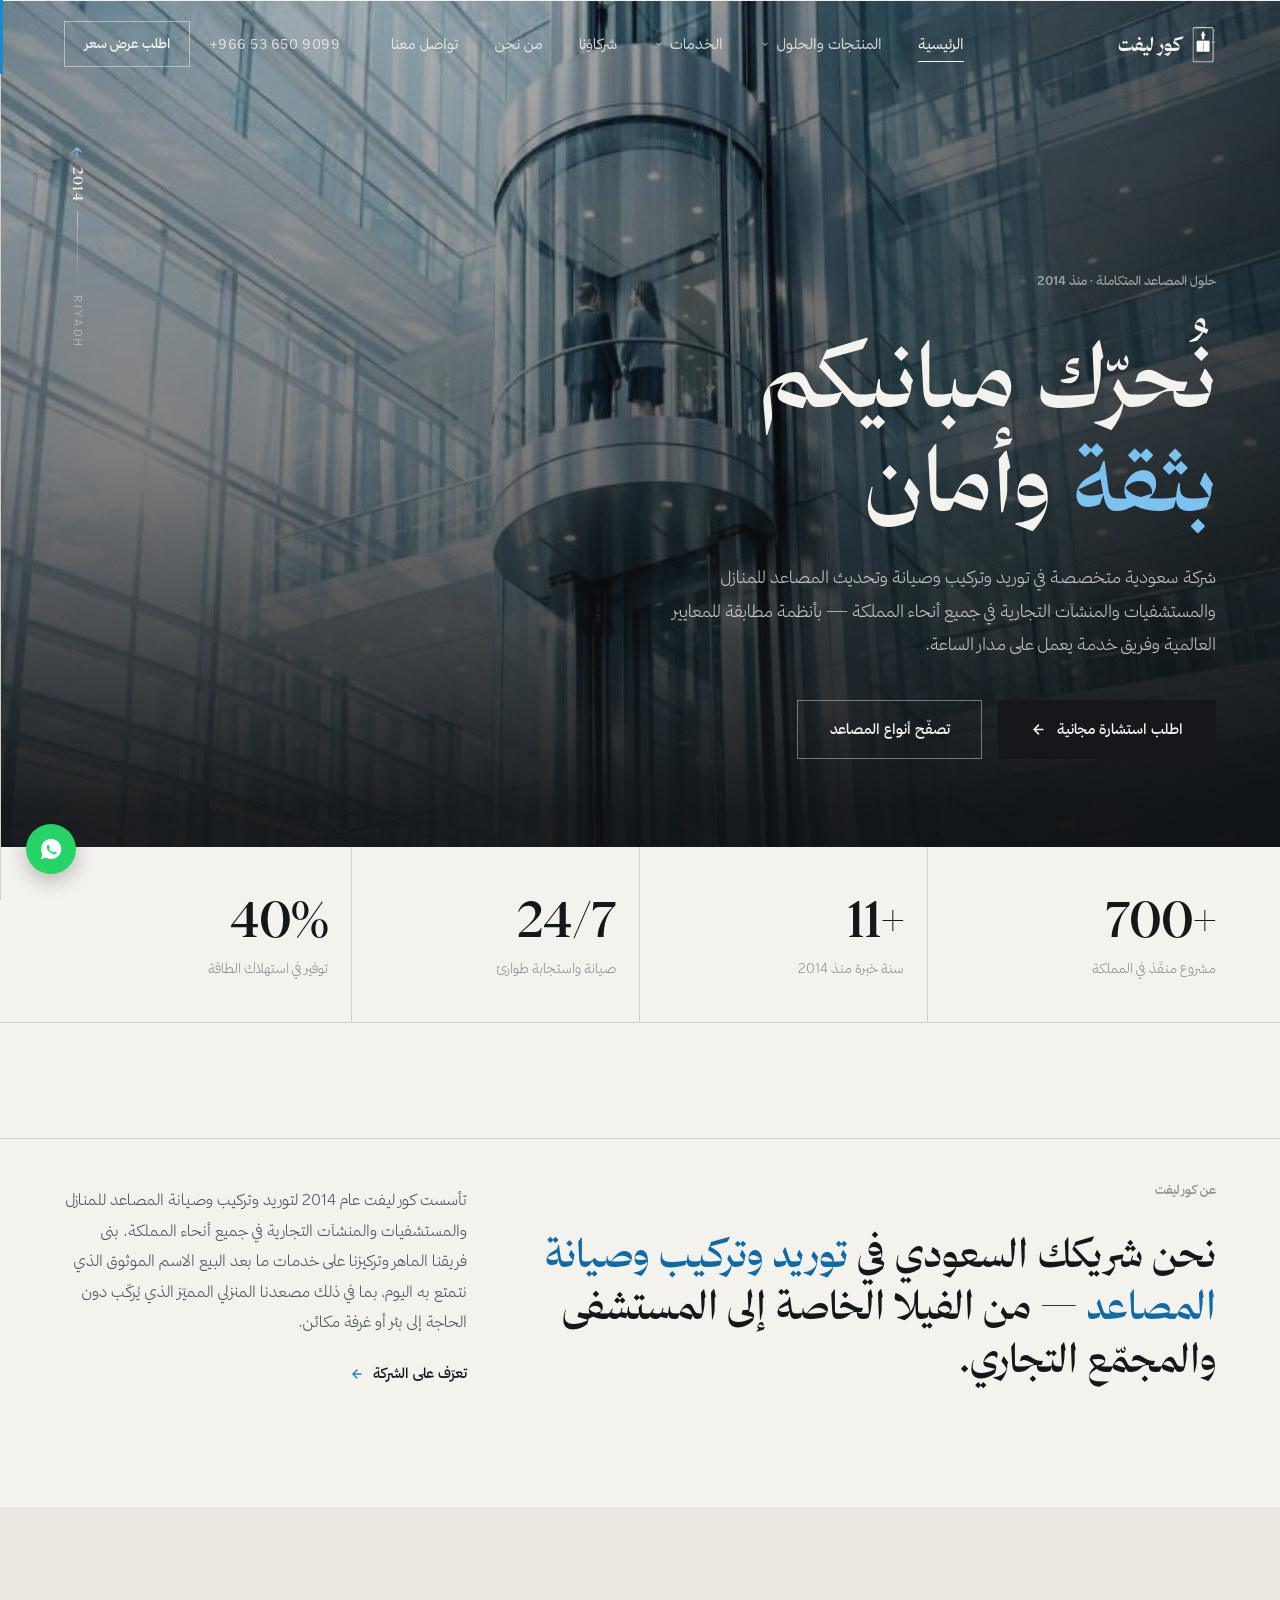
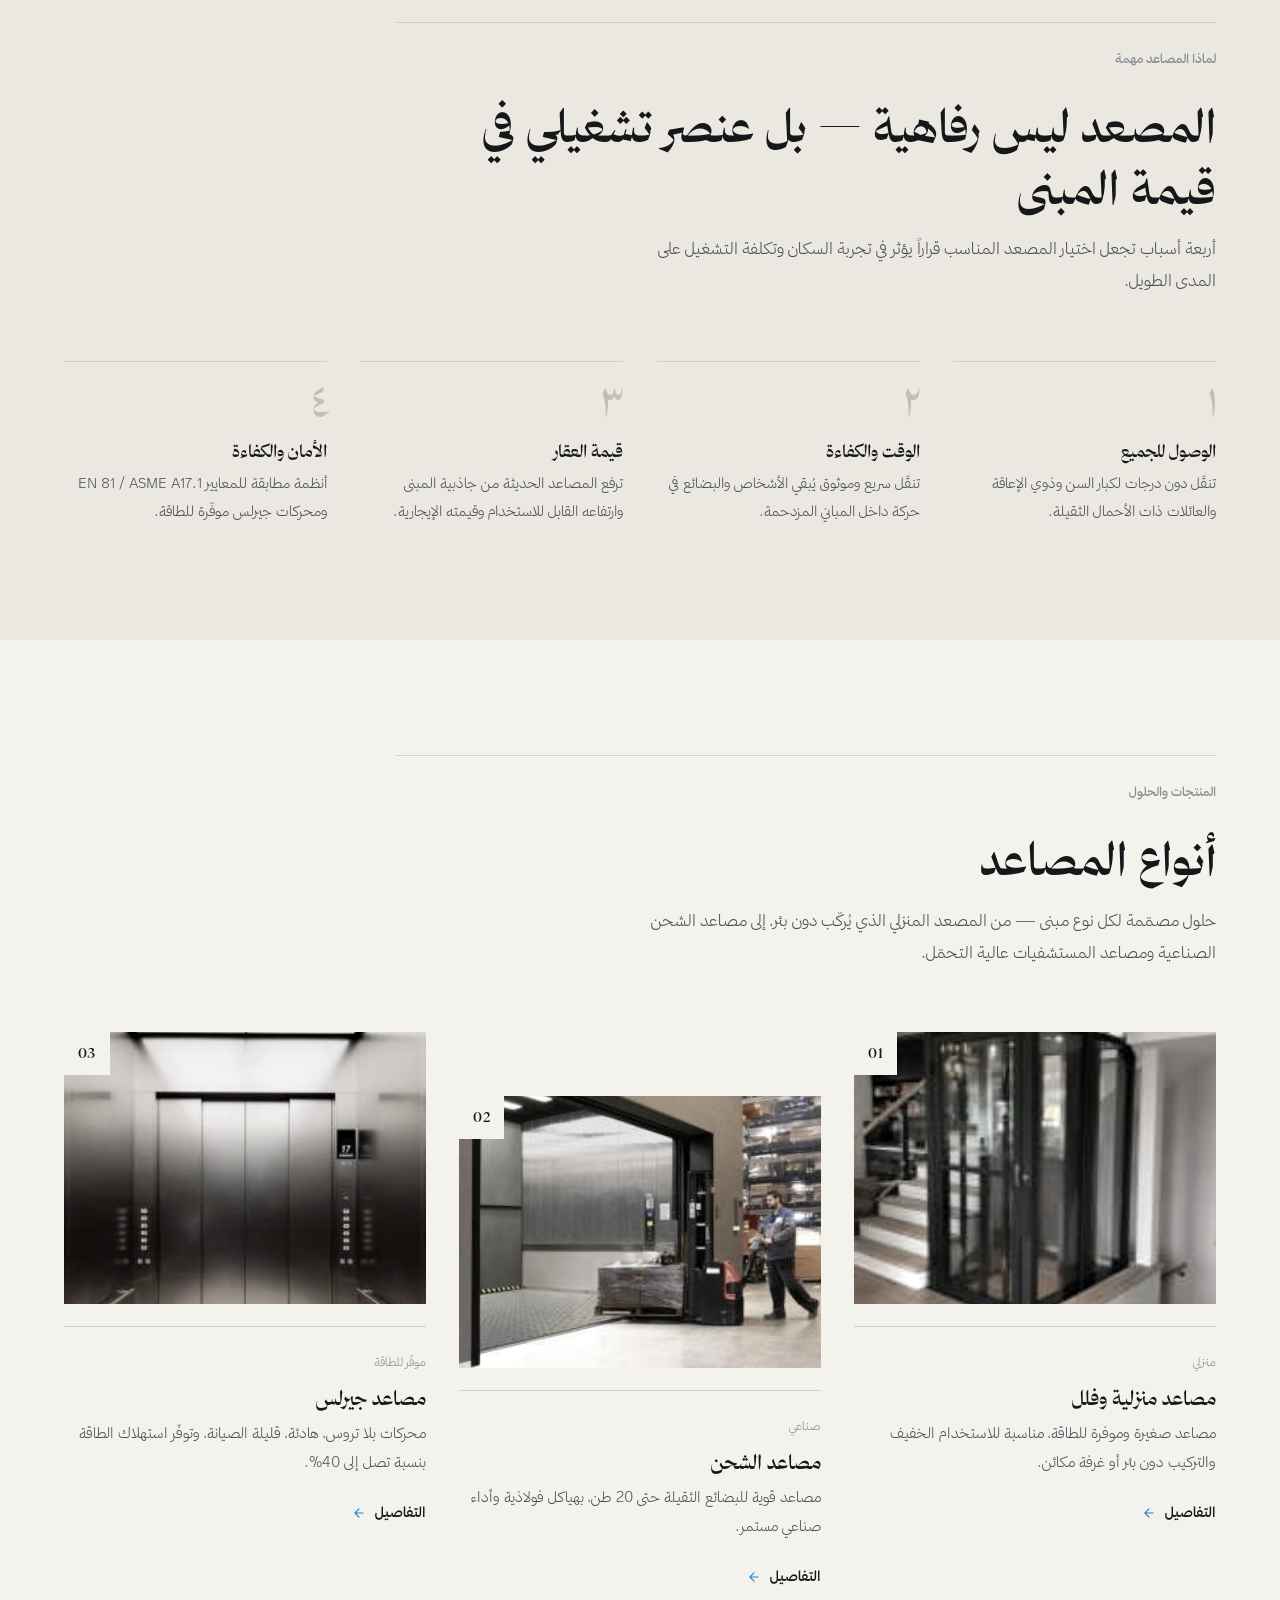
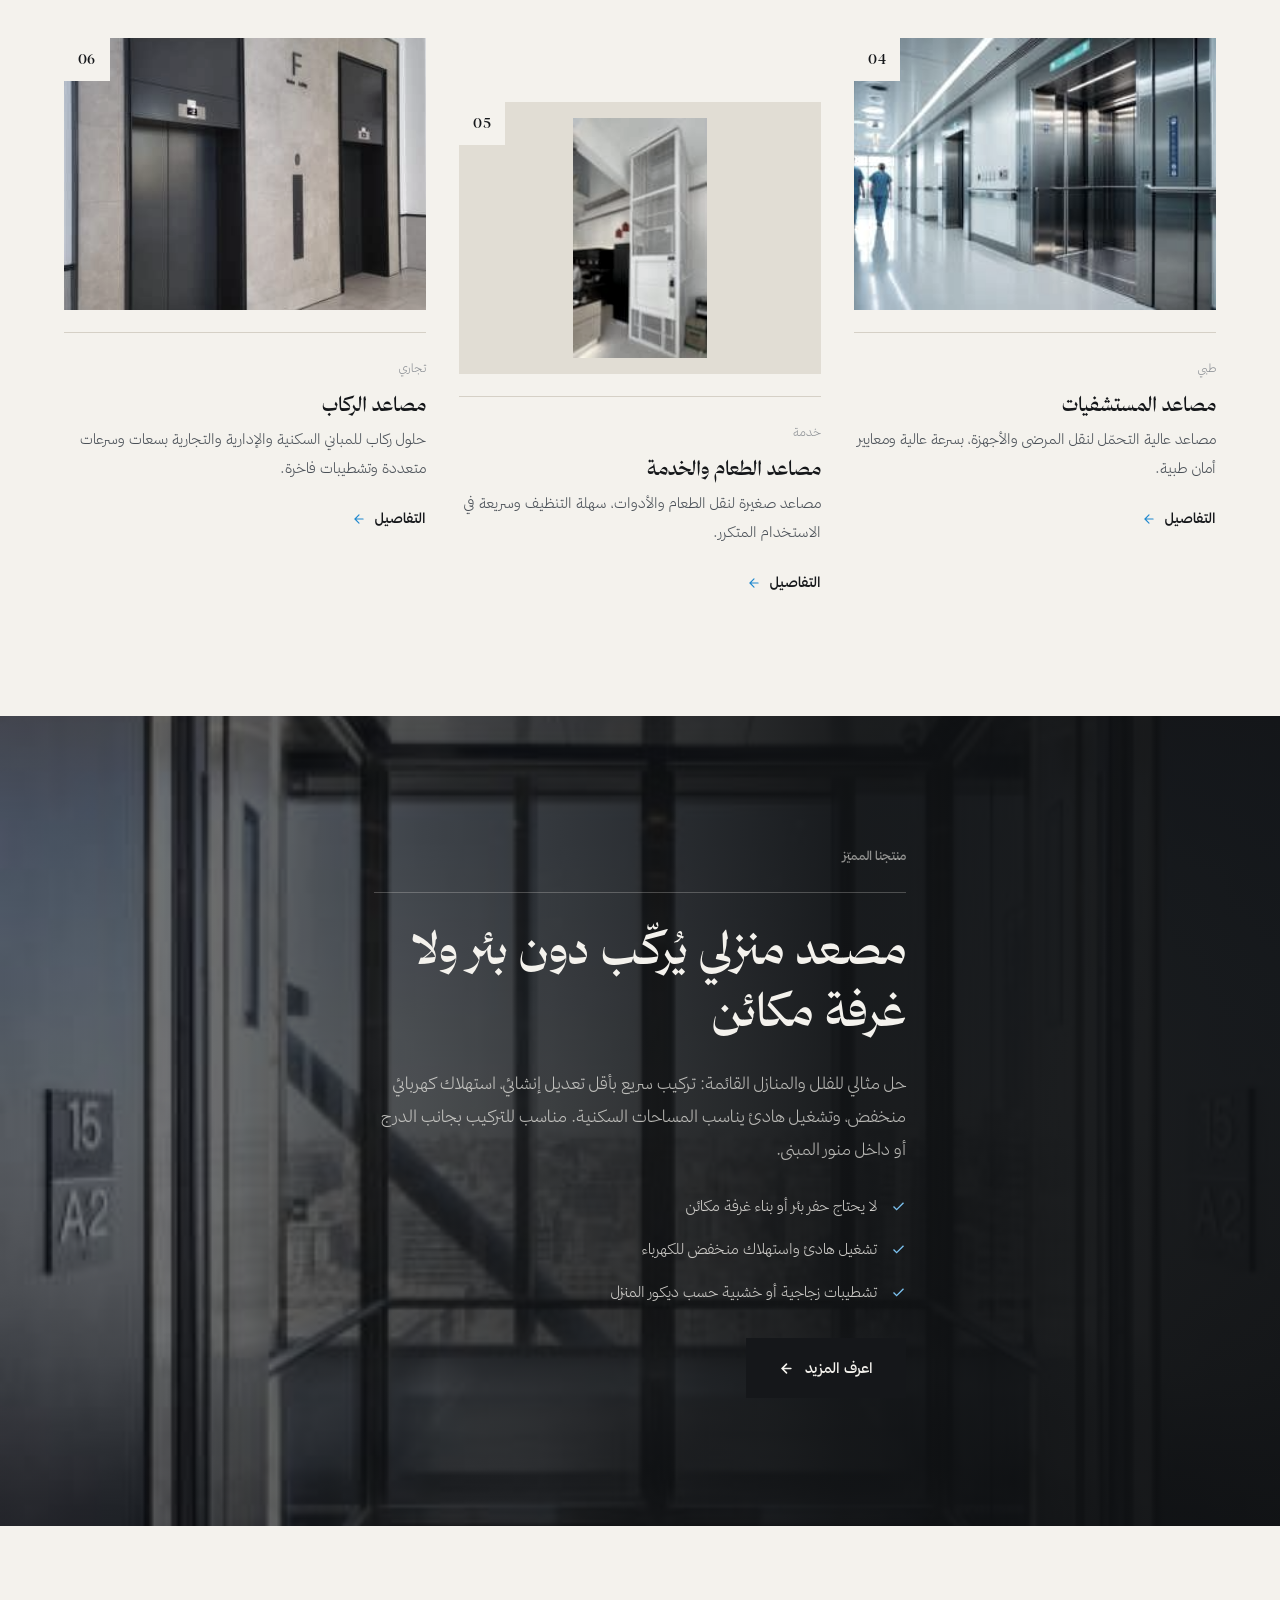
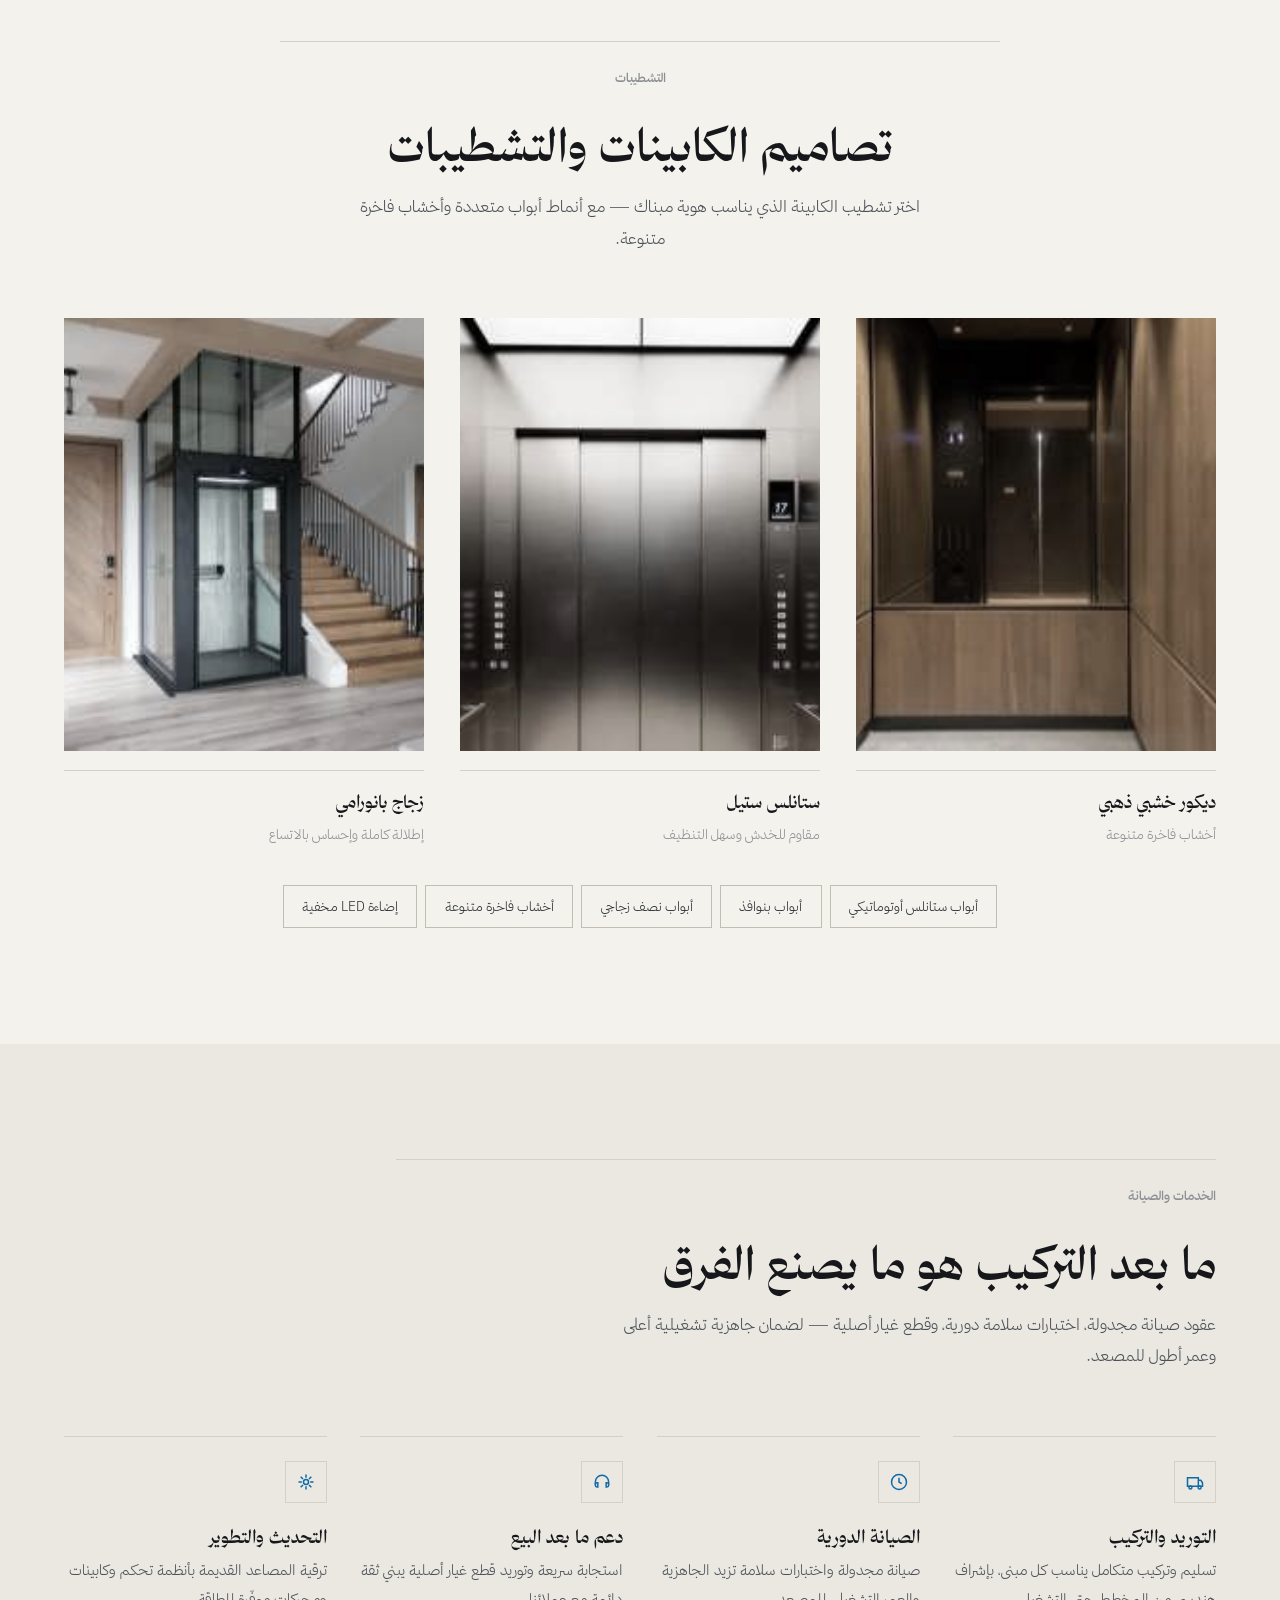
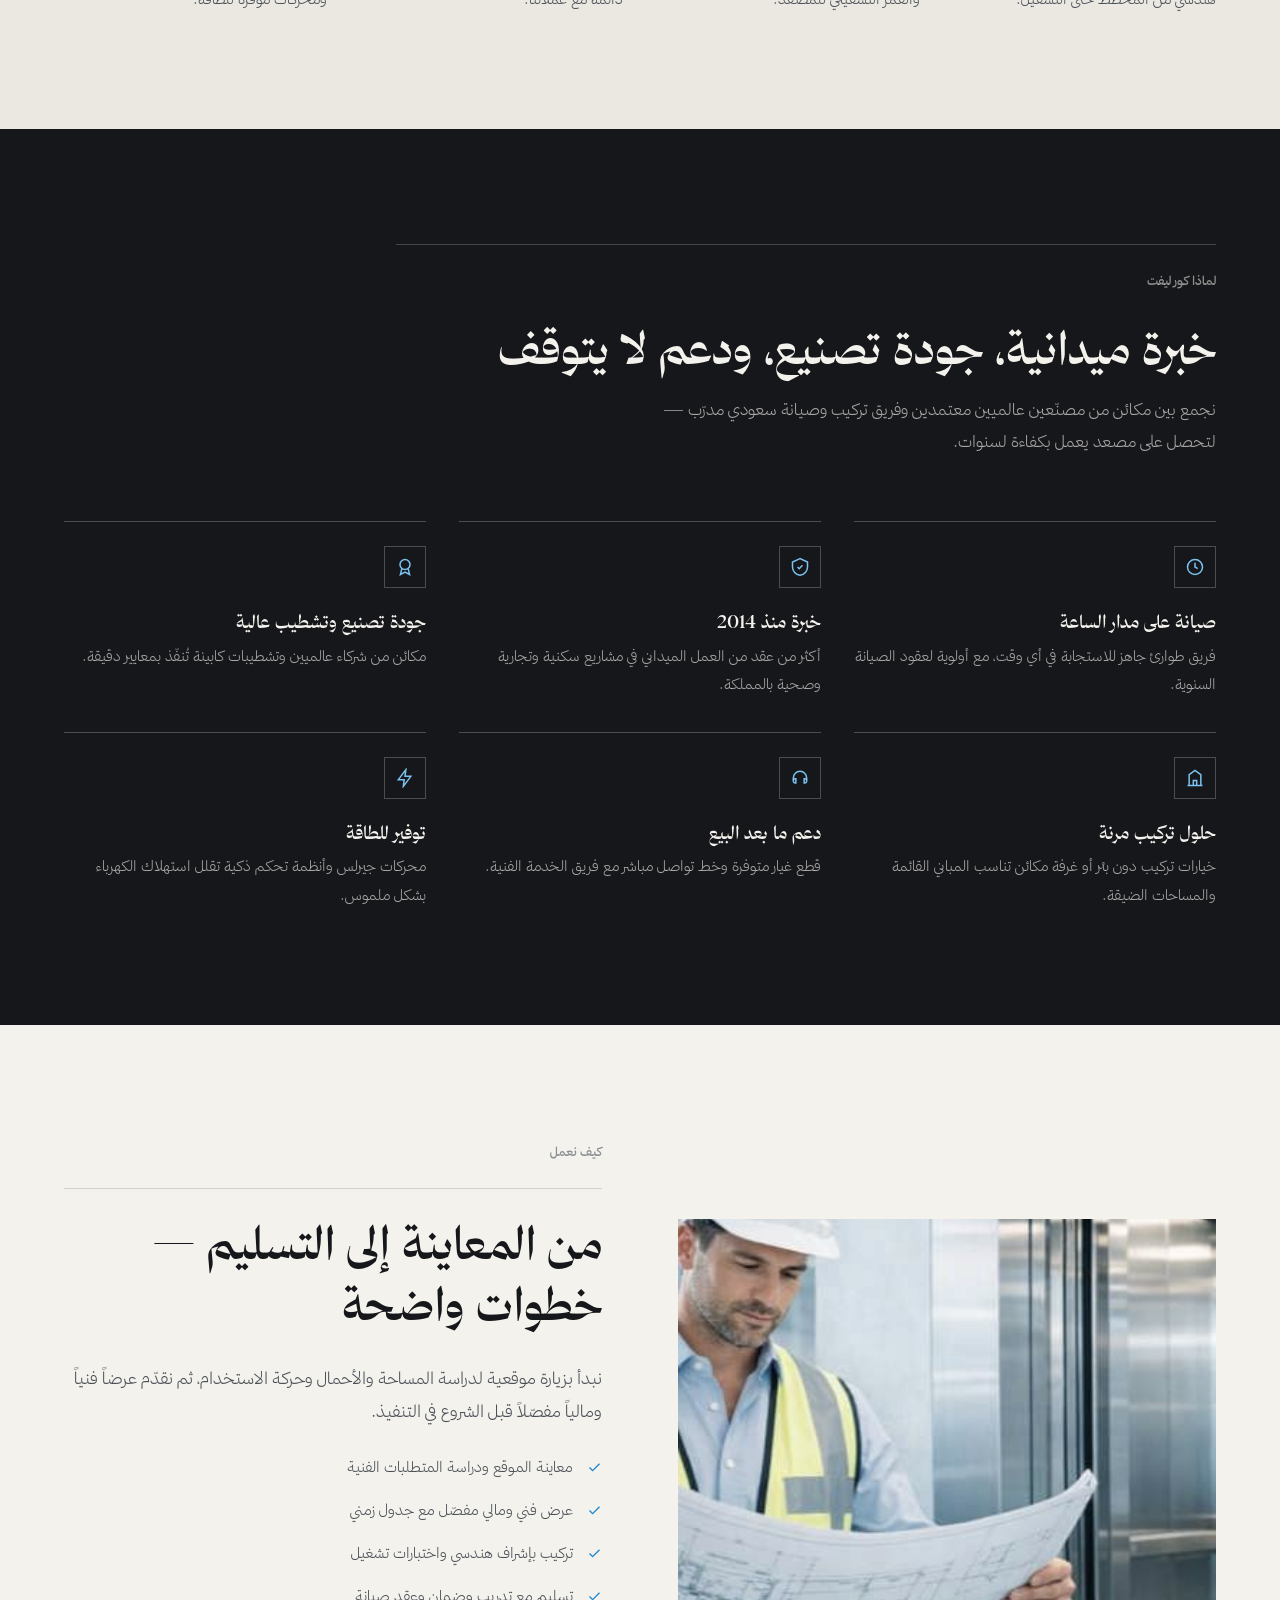
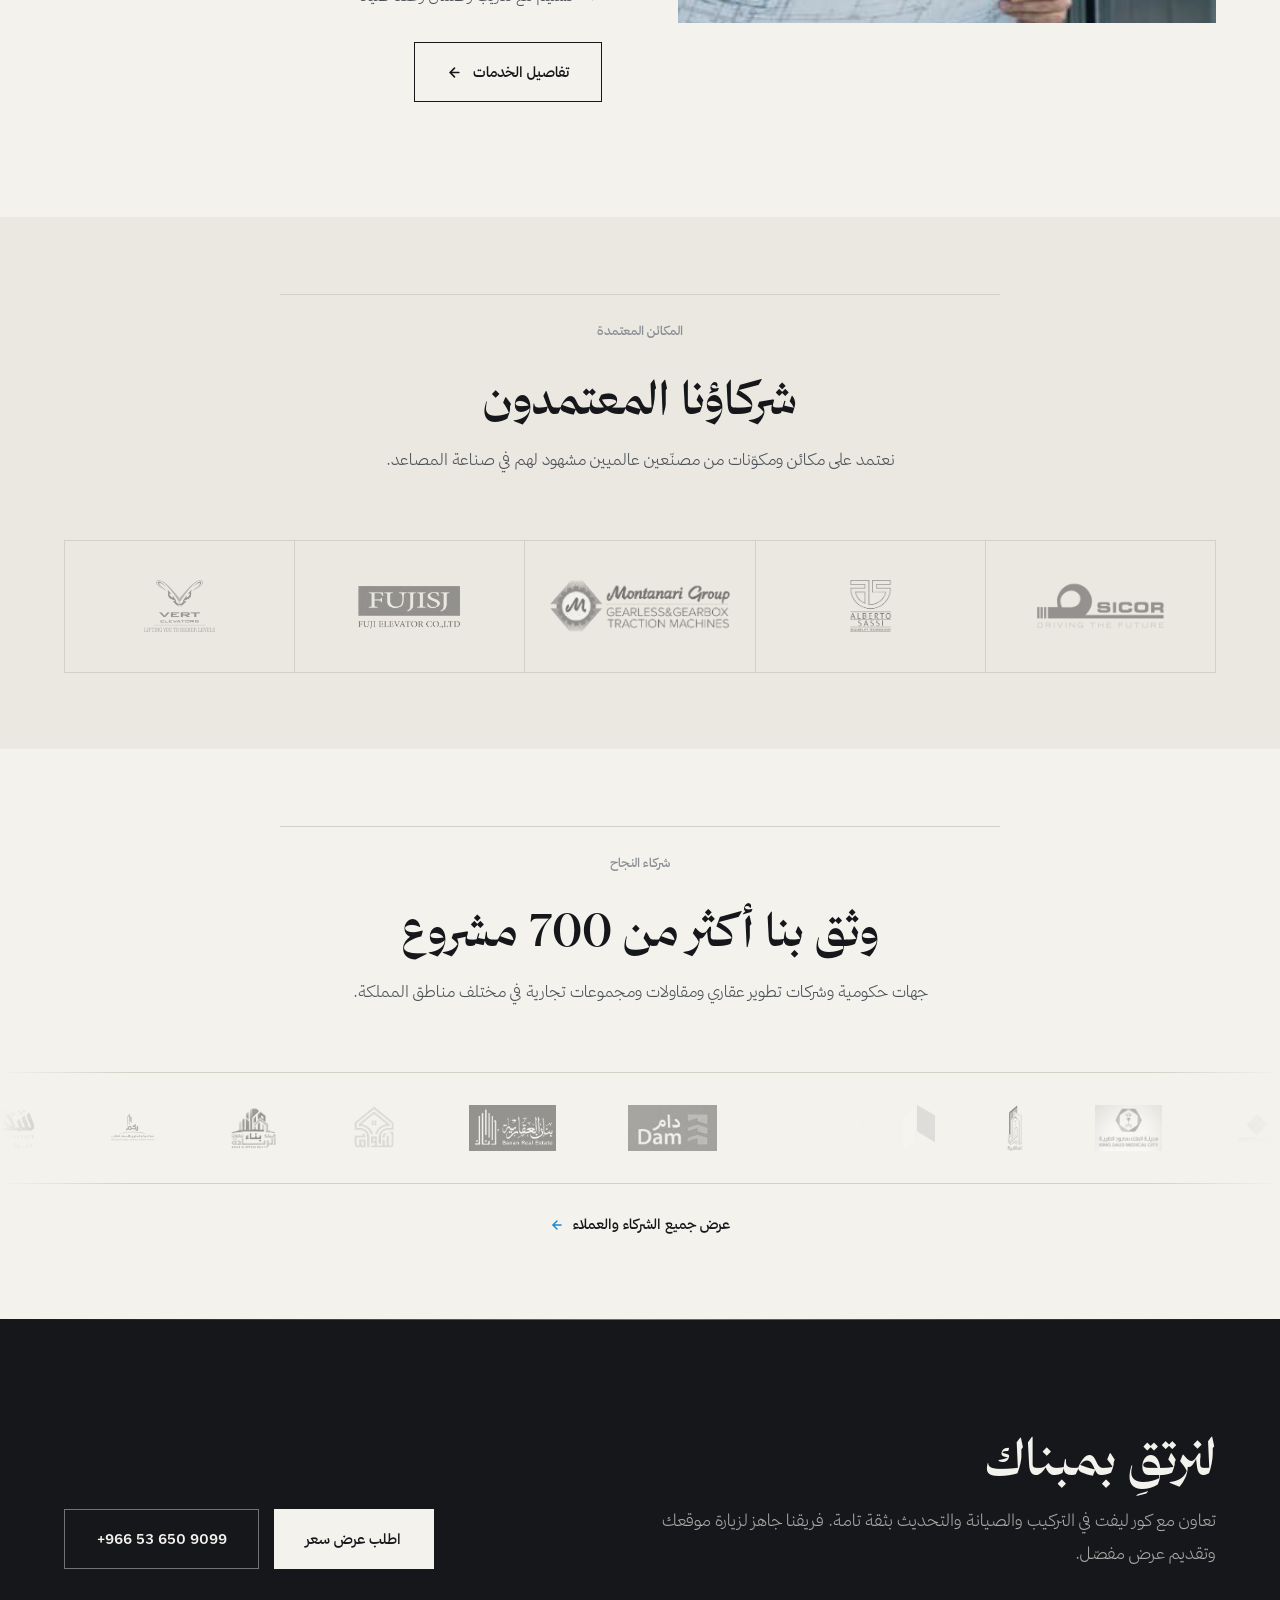
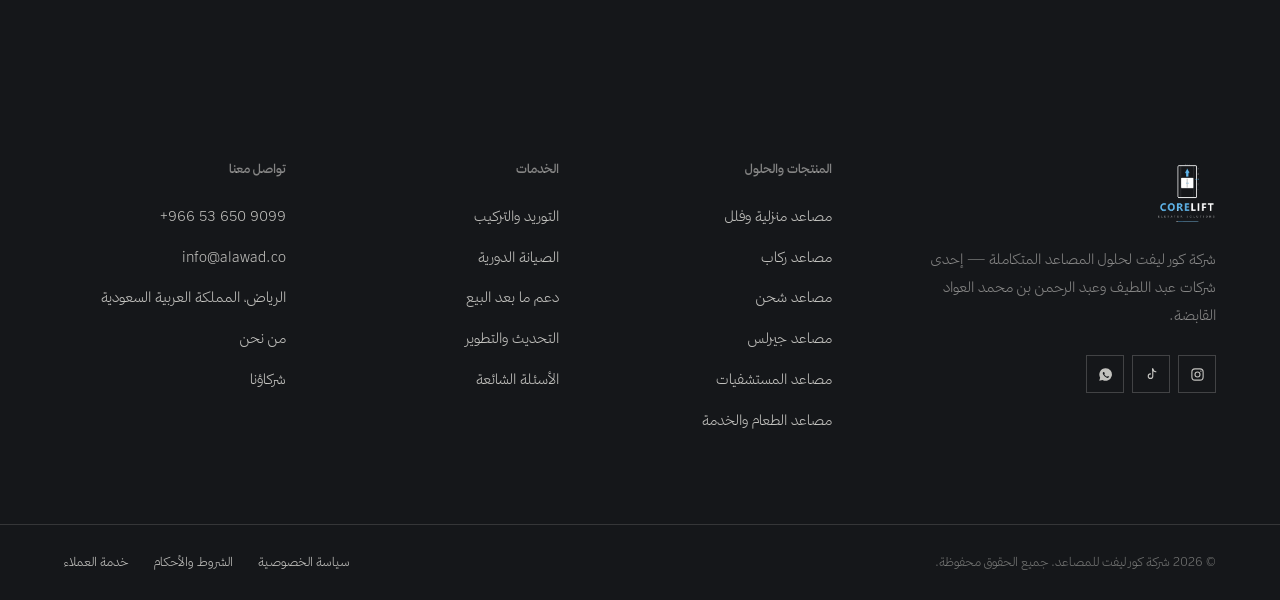
==== commit 806f5a0d: "اقتصار شعار الهيدر على الأيقونة دون الاسم الإنجليزي إزالة النص المكتوب بجانب الشعار لم تكن كافية: مل" ====
--- a/index.html
+++ b/index.html
@@ -6,8 +6,8 @@
 <title>كور ليفت | حلول المصاعد المتكاملة في المملكة العربية السعودية</title>
 <meta name="description" content="شركة كور ليفت لتوريد وتركيب وصيانة وتحديث المصاعد في السعودية منذ 2014 — مصاعد منزلية وفلل، ركاب، شحن، جيرلس، مستشفيات، ومصاعد طعام وخدمة. أكثر من 700 مشروع منفذ.">
 <meta name="theme-color" content="#15171A">
-<link rel="icon" href="assets/img/logo.png">
-<link rel="stylesheet" href="assets/css/style.css?v=5">
+<link rel="icon" href="assets/img/logo-mark.png">
+<link rel="stylesheet" href="assets/css/style.css?v=7">
 <script>document.documentElement.classList.add('js');</script>
 </head>
 <body>
@@ -16,7 +16,7 @@
 <header class="header">
   <div class="wrap header__in">
     <a class="brand" href="index.html">
-      <img src="assets/img/logo.png" alt="كور ليفت">
+      <img src="assets/img/logo-mark.png" alt="كور ليفت">
       <span class="brand__txt">
         <span class="brand__name">كور ليفت</span>
       </span>
@@ -73,7 +73,7 @@
 <div class="drawer" id="drawer" aria-hidden="true">
   <div class="drawer__panel">
     <div class="drawer__head">
-      <img src="assets/img/logo.png" alt="كور ليفت">
+      <img src="assets/img/logo-mark.png" alt="كور ليفت">
       <button class="icon-btn" data-drawer-close aria-label="إغلاق">
         <svg viewBox="0 0 24 24" fill="none" stroke="currentColor" stroke-width="2"><path d="M18 6 6 18M6 6l12 12"/></svg>
       </button>
@@ -565,6 +565,6 @@
   <svg viewBox="0 0 24 24" fill="currentColor"><path d="M12 2a10 10 0 0 0-8.6 15L2 22l5.2-1.4A10 10 0 1 0 12 2zm5.5 14.1c-.2.6-1.3 1.2-1.8 1.3-.5.1-1 .1-1.7-.1a13 13 0 0 1-5.5-4.8c-.4-.7-.9-1.6-.9-2.5 0-.9.5-1.4.7-1.6.2-.2.4-.3.6-.3h.5c.2 0 .4 0 .6.4l.8 1.9c.1.2 0 .4-.1.5l-.4.5c-.1.2-.3.3-.1.6.2.3.8 1.3 1.7 2.1 1.1 1 2 1.3 2.3 1.4.3.1.4.1.6-.1l.7-.8c.2-.2.4-.2.6-.1l1.8.9c.2.1.4.2.4.3z"/></svg>
 </a>
 
-<script src="assets/js/main.js?v=5"></script>
+<script src="assets/js/main.js?v=7"></script>
 </body>
 </html>
--- a/assets/css/style.css
+++ b/assets/css/style.css
@@ -128,8 +128,9 @@
 .header__in{display:flex;align-items:center;gap:2rem;height:88px;transition:height .45s var(--ease)}
 .header.is-stuck .header__in{height:72px}
 
-.brand{display:flex;align-items:center;gap:.8rem;flex:none}
-.brand img{height:44px;width:auto;transition:filter .45s var(--ease)}
+.brand{display:flex;align-items:center;gap:.7rem;flex:none}
+/* الأيقونة وحدها: الشعار الكامل يحمل الاسم بالإنجليزي فيتكرر مع "كور ليفت" */
+.brand img{height:38px;width:auto;transition:filter .45s var(--ease)}
 .header:not(.is-stuck) .brand img{filter:brightness(0) invert(1)}
 /* الشعار نفسه يحمل CORELIFT / ELEVATOR SOLUTIONS، فلا يتكرر نصاً بجانبه */
 .brand__txt{display:flex;flex-direction:column;justify-content:center}
@@ -206,7 +207,7 @@
 }
 .drawer.is-open .drawer__panel{transform:translateX(0)}
 .drawer__head{display:flex;align-items:center;justify-content:space-between;padding-bottom:1.2rem;border-bottom:1px solid var(--rule);margin-bottom:.4rem}
-.drawer__head img{height:40px}
+.drawer__head img{height:36px}
 .drawer nav a{
   display:block;padding:.95rem .3rem;border-bottom:1px solid var(--rule);
   font-family:"Thmanyah Display",serif;font-size:1.12rem;color:var(--ink);
@@ -663,6 +664,37 @@
   .logowall--clients{grid-template-columns:repeat(4,1fr)}
   .footer__top{grid-template-columns:1fr 1fr}
 }
+/* ---- مقاسات موحّدة لكل الجوالات ----
+   كانت العناوين تتبع عرض الشاشة فوق 580px، فيقفز العنوان من 34.4px
+   إلى 40.6px عند تجاوز الحد بواحد، ويستمر بالتضخم. الآن مقاس واحد
+   لكل جهاز محمول، رأسياً كان أو أفقياً. */
+@media (max-width:900px){
+  :root{
+    --pad:22px;
+    --fs-hero:2.15rem;
+    --fs-h1:1.95rem;
+    --fs-h2:1.6rem;
+    --fs-h3:1.12rem;
+  }
+  body{font-size:16px;line-height:1.8}
+  .hero h1{line-height:1.26}
+  .hero p{font-size:1rem}
+  .hero-strip b,.stat b{font-size:2rem}
+  .statement h2{font-size:1.6rem}
+  .cta h2{font-size:1.9rem}
+  .hero__in{min-height:auto;padding-block:118px 44px}
+  .pagehead__in{padding-block:104px 40px}
+  .section{padding-block:52px}
+  .section--tight{padding-block:40px}
+}
+
+/* الجوال بالوضع الأفقي: الارتفاع هو المورد الشحيح لا العرض */
+@media (max-width:900px) and (max-height:540px){
+  .hero__in{padding-block:92px 34px}
+  .pagehead__in{padding-block:86px 30px}
+  .section{padding-block:44px}
+}
+
 @media (max-width:880px){
   html{scroll-padding-top:80px}
   .grid--3,.grid--2{grid-template-columns:1fr}
@@ -678,28 +710,11 @@
 }
 @media (max-width:580px){
   /* ---- إيقاع رأسي أقصر: الصفحة كانت 19 شاشة تمرير ---- */
-  /* مقاسات ثابتة لا تتبع عرض الشاشة: الجوال الكبير كان يعرض
-     العنوان بـ38.7px والصغير بـ33.75px، فيختلف الترتيب بينهما */
-  :root{
-    --pad:22px;
-    --fs-hero:2.15rem;
-    --fs-h1:1.95rem;
-    --fs-h2:1.6rem;
-    --fs-h3:1.12rem;
-  }
-  body{font-size:16px;line-height:1.8}
-  .section{padding-block:52px}
-  .section--tight{padding-block:40px}
   .sec-head{margin-bottom:30px;padding-top:1.2rem}
   .eyebrow{margin-bottom:1rem}
-
-  /* الواجهة: كانت 763px مع 146px حشو علوي فارغ */
-  .hero__in{min-height:auto;padding-block:118px 44px}
-  .hero h1{line-height:1.26}
-  .hero p{margin-bottom:1.8rem;font-size:1rem}
+  .hero p{margin-bottom:1.8rem}
   .hero__actions{width:100%}
   .hero__actions .btn{width:100%;justify-content:center}
-  .pagehead__in{padding-block:104px 40px}
   .pagehead p{font-size:.98rem}
 
   .grid--4,.steps{grid-template-columns:1fr}
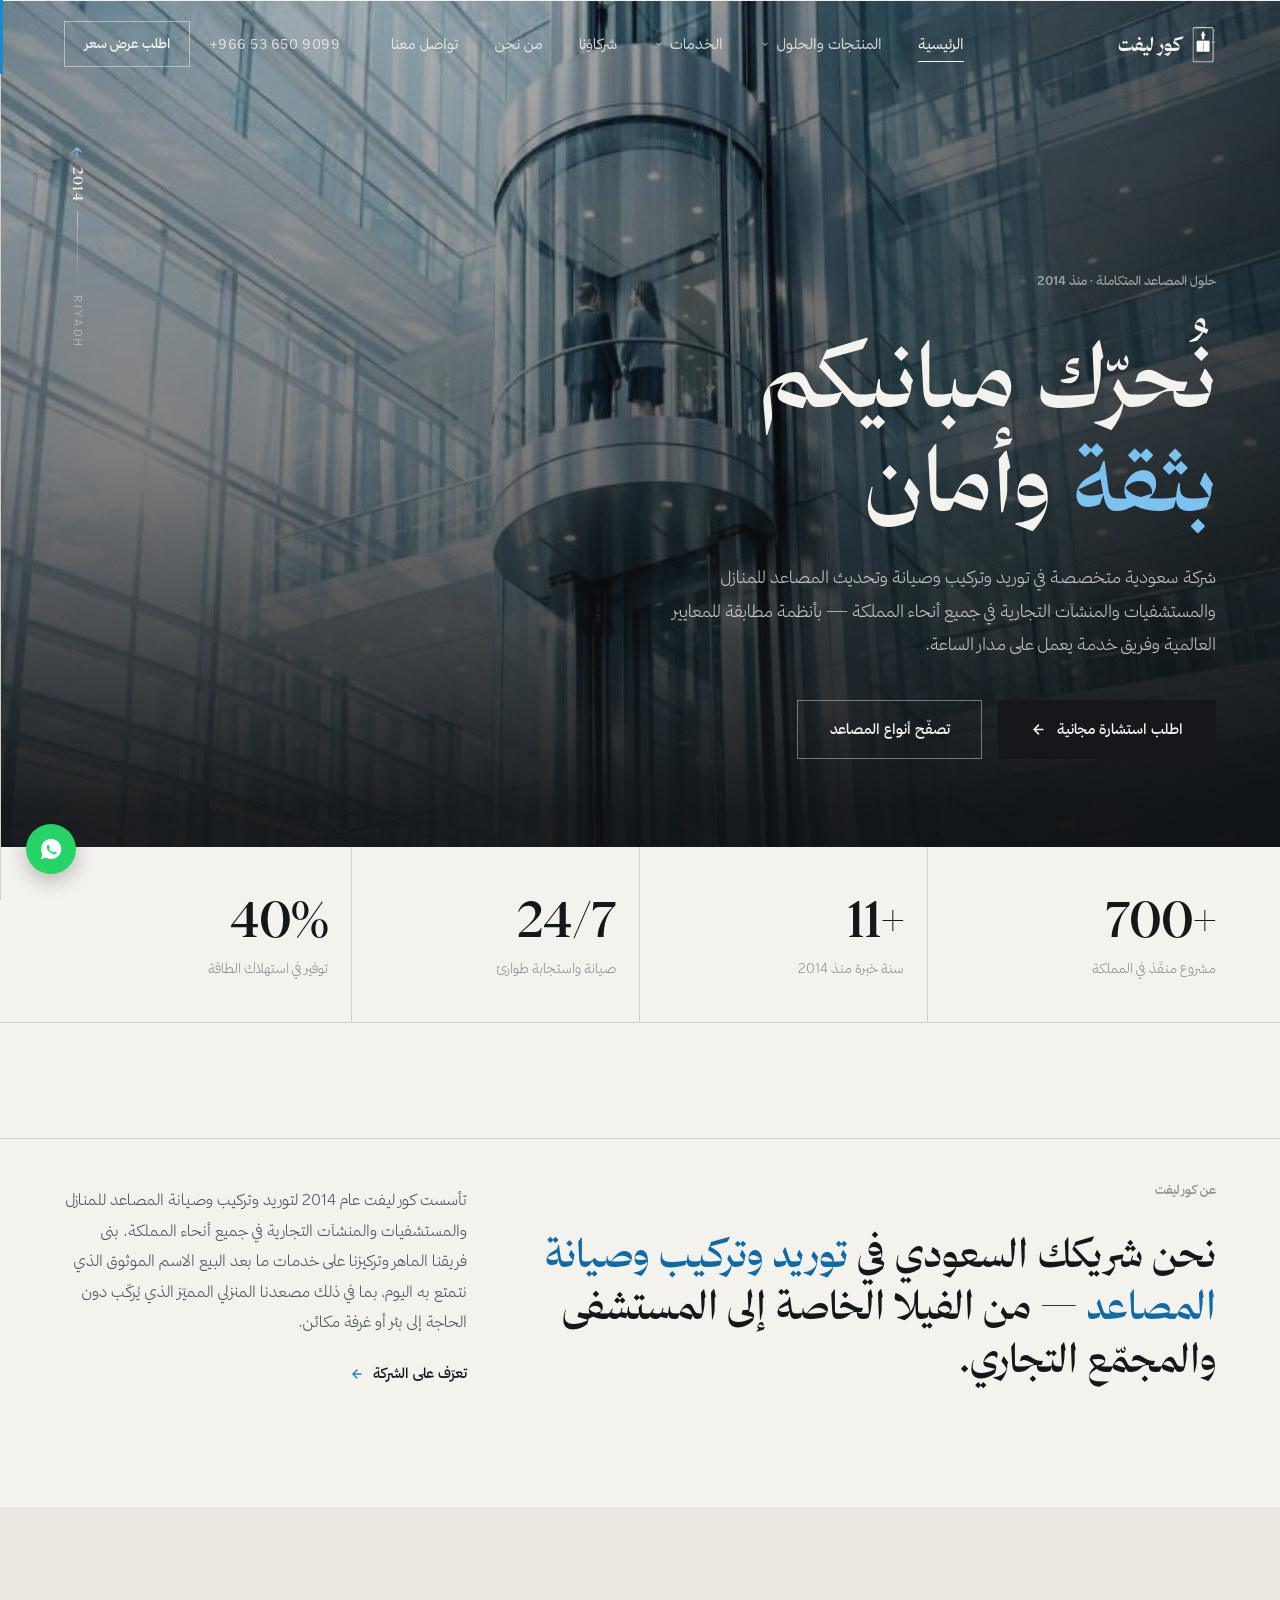
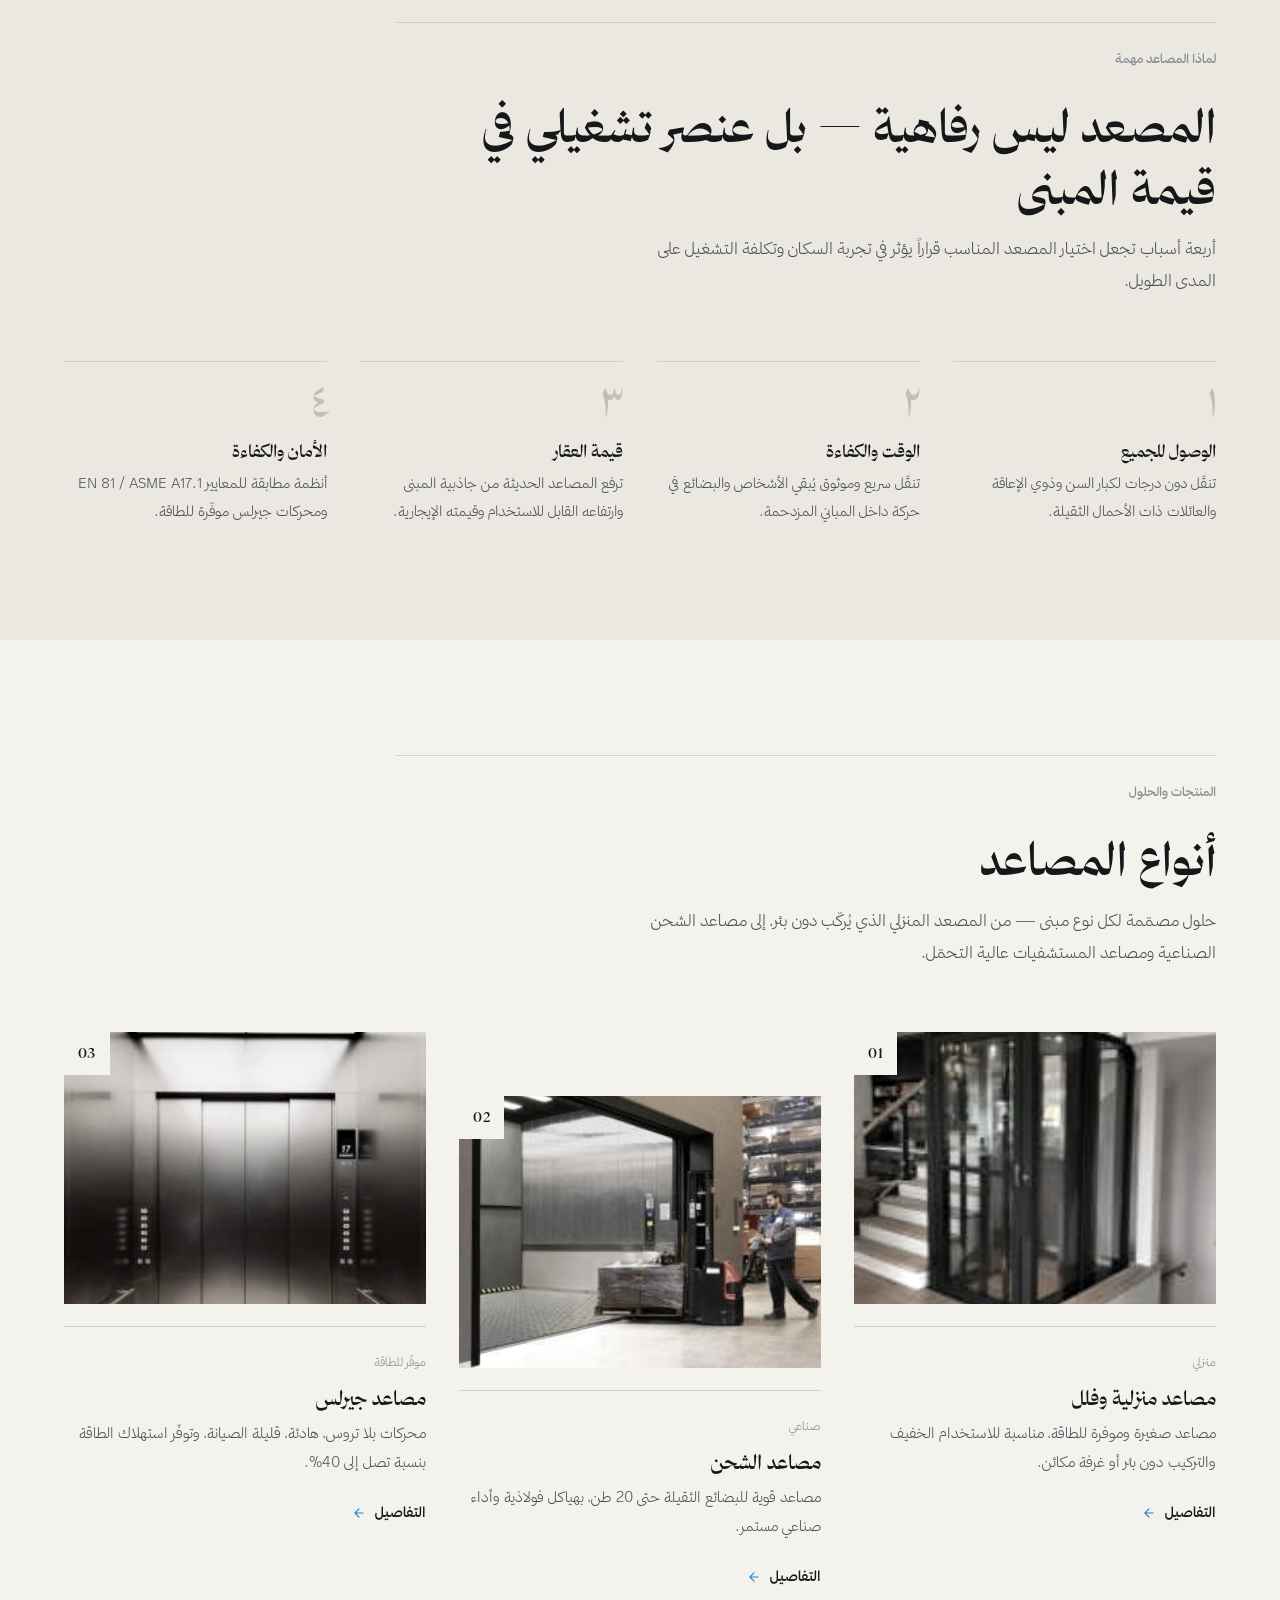
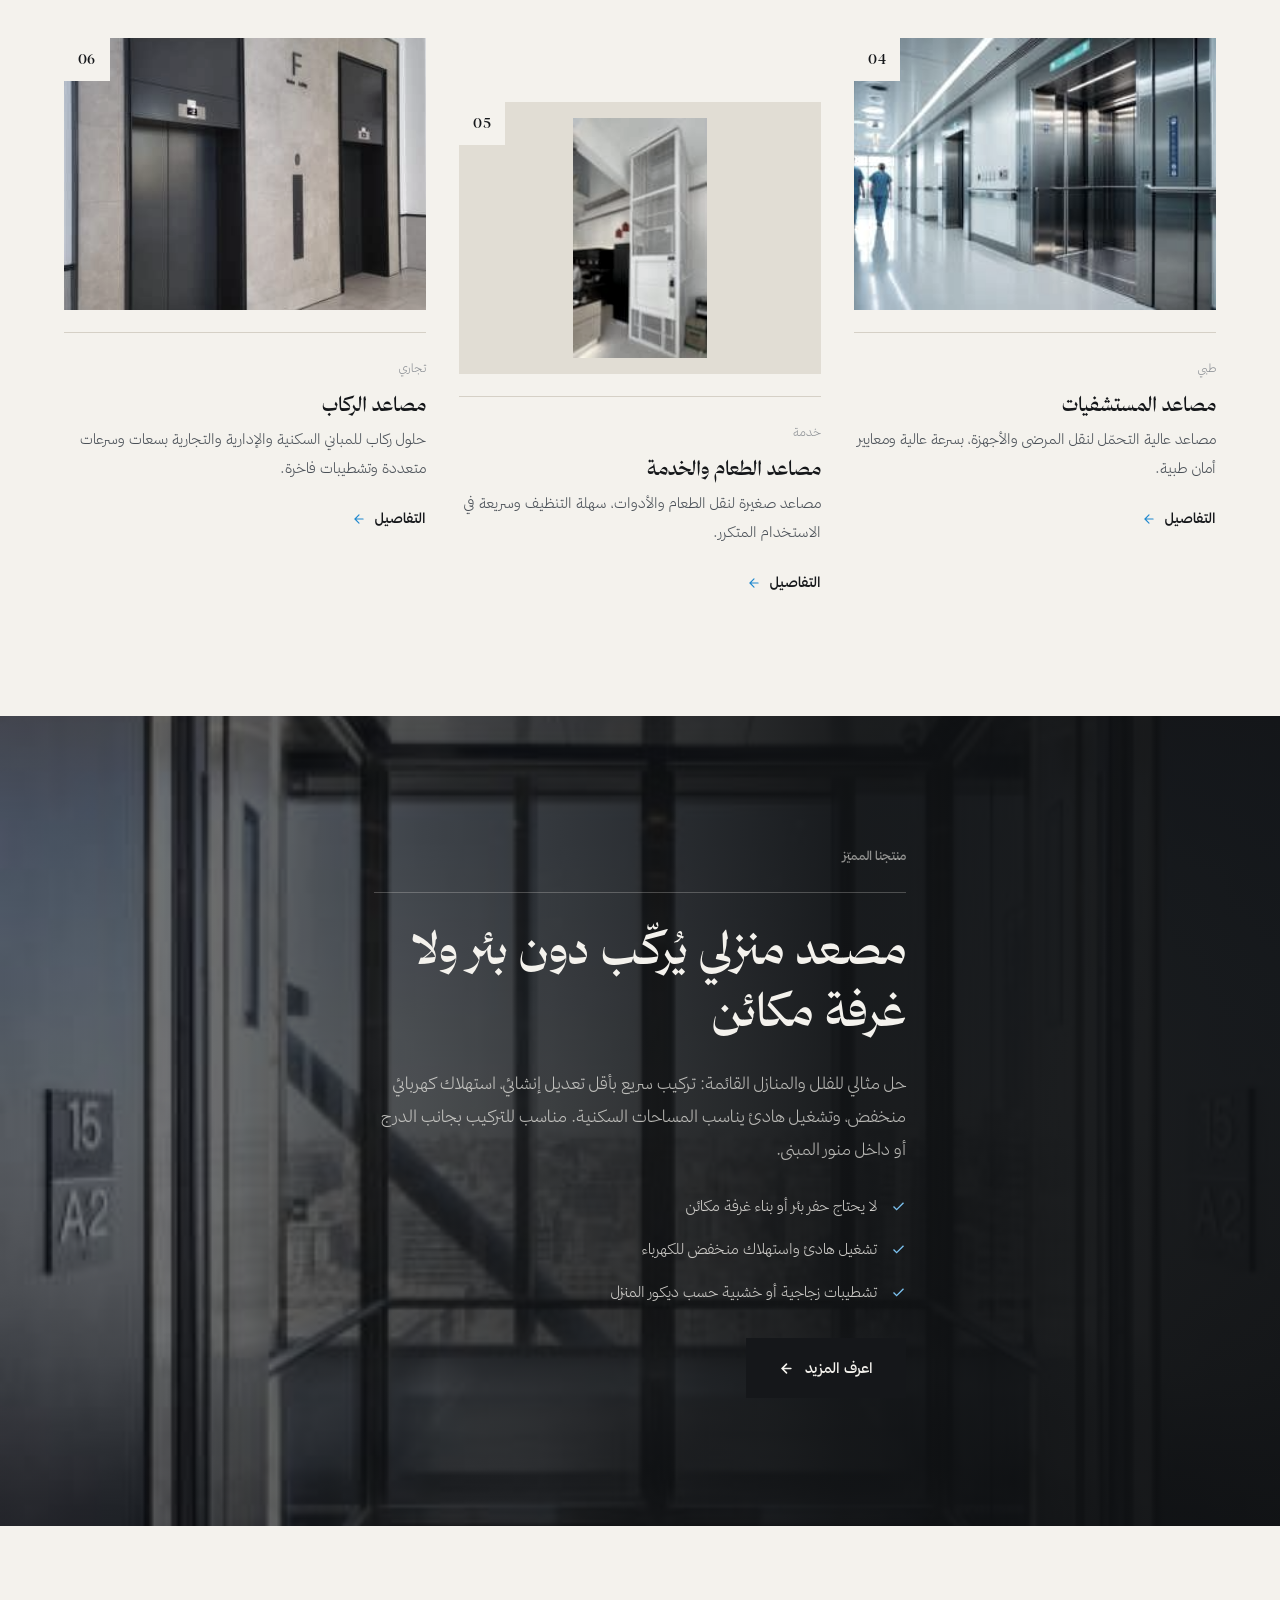
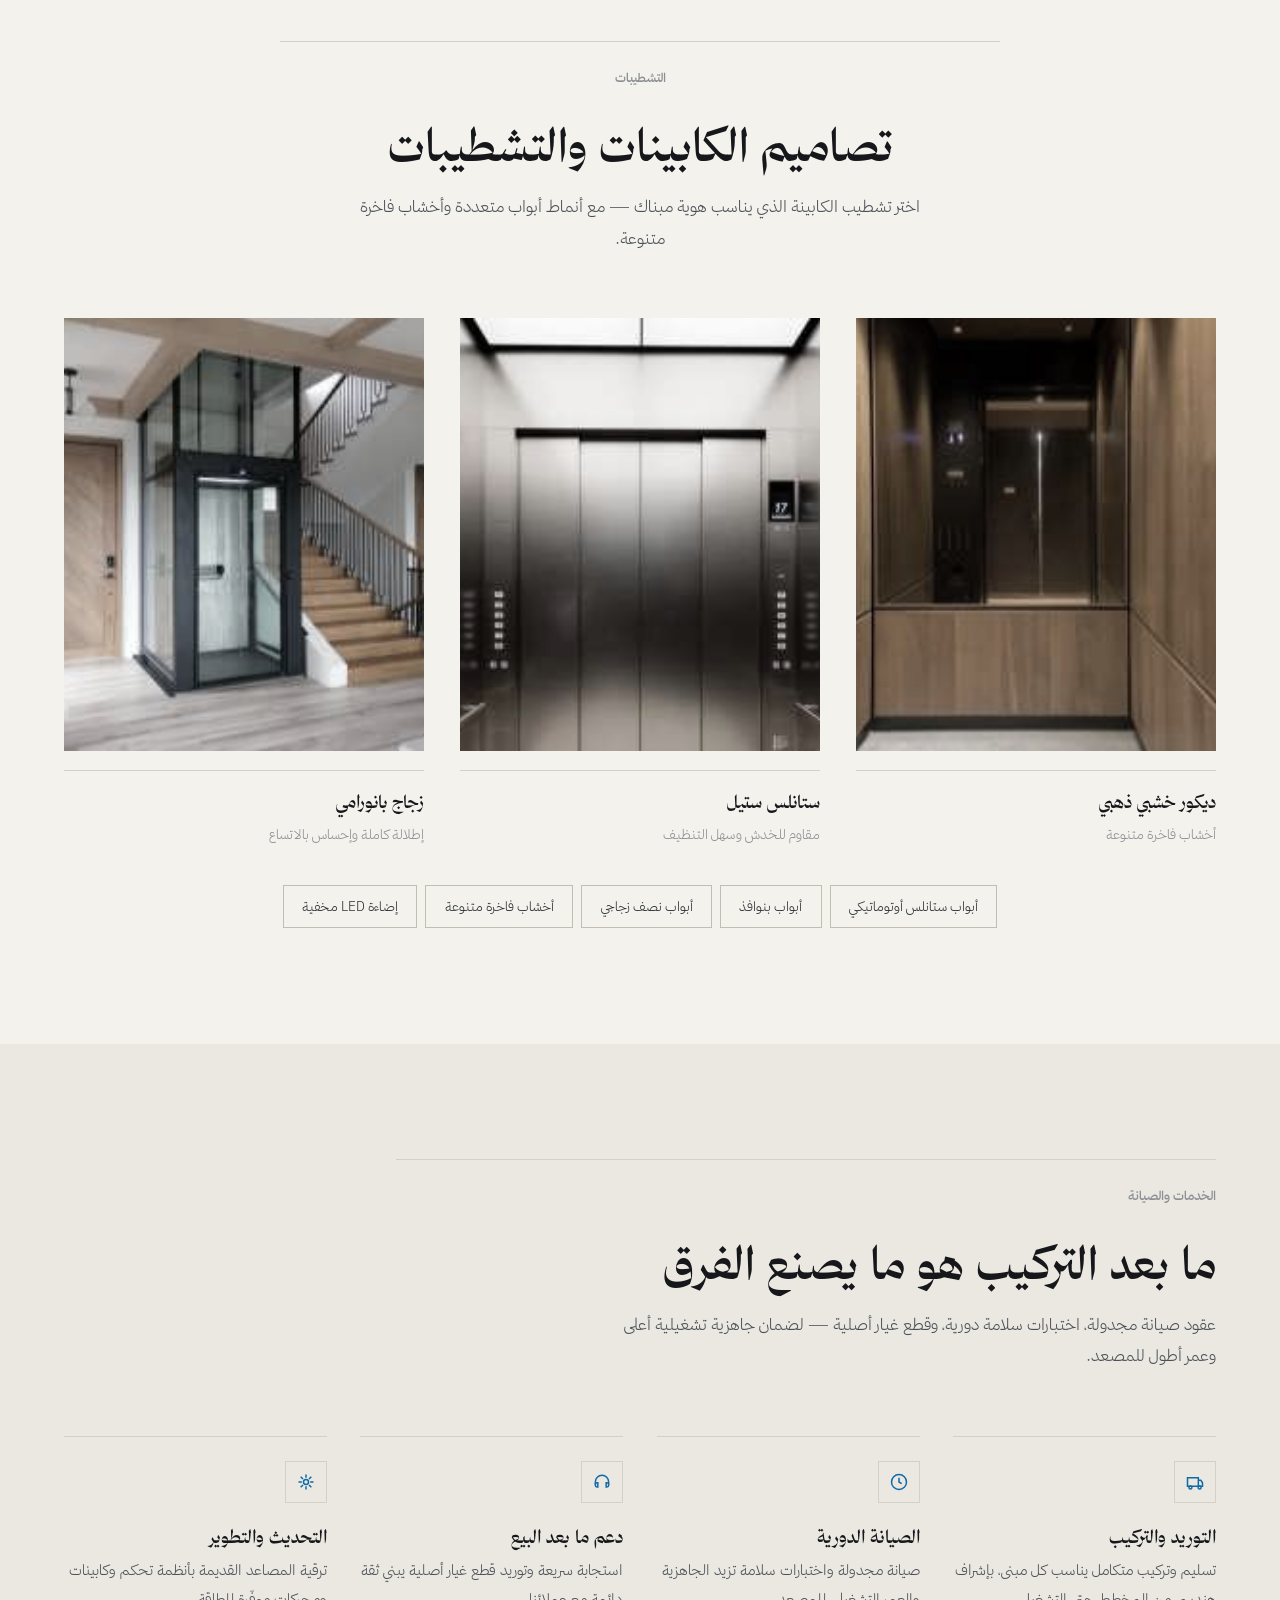
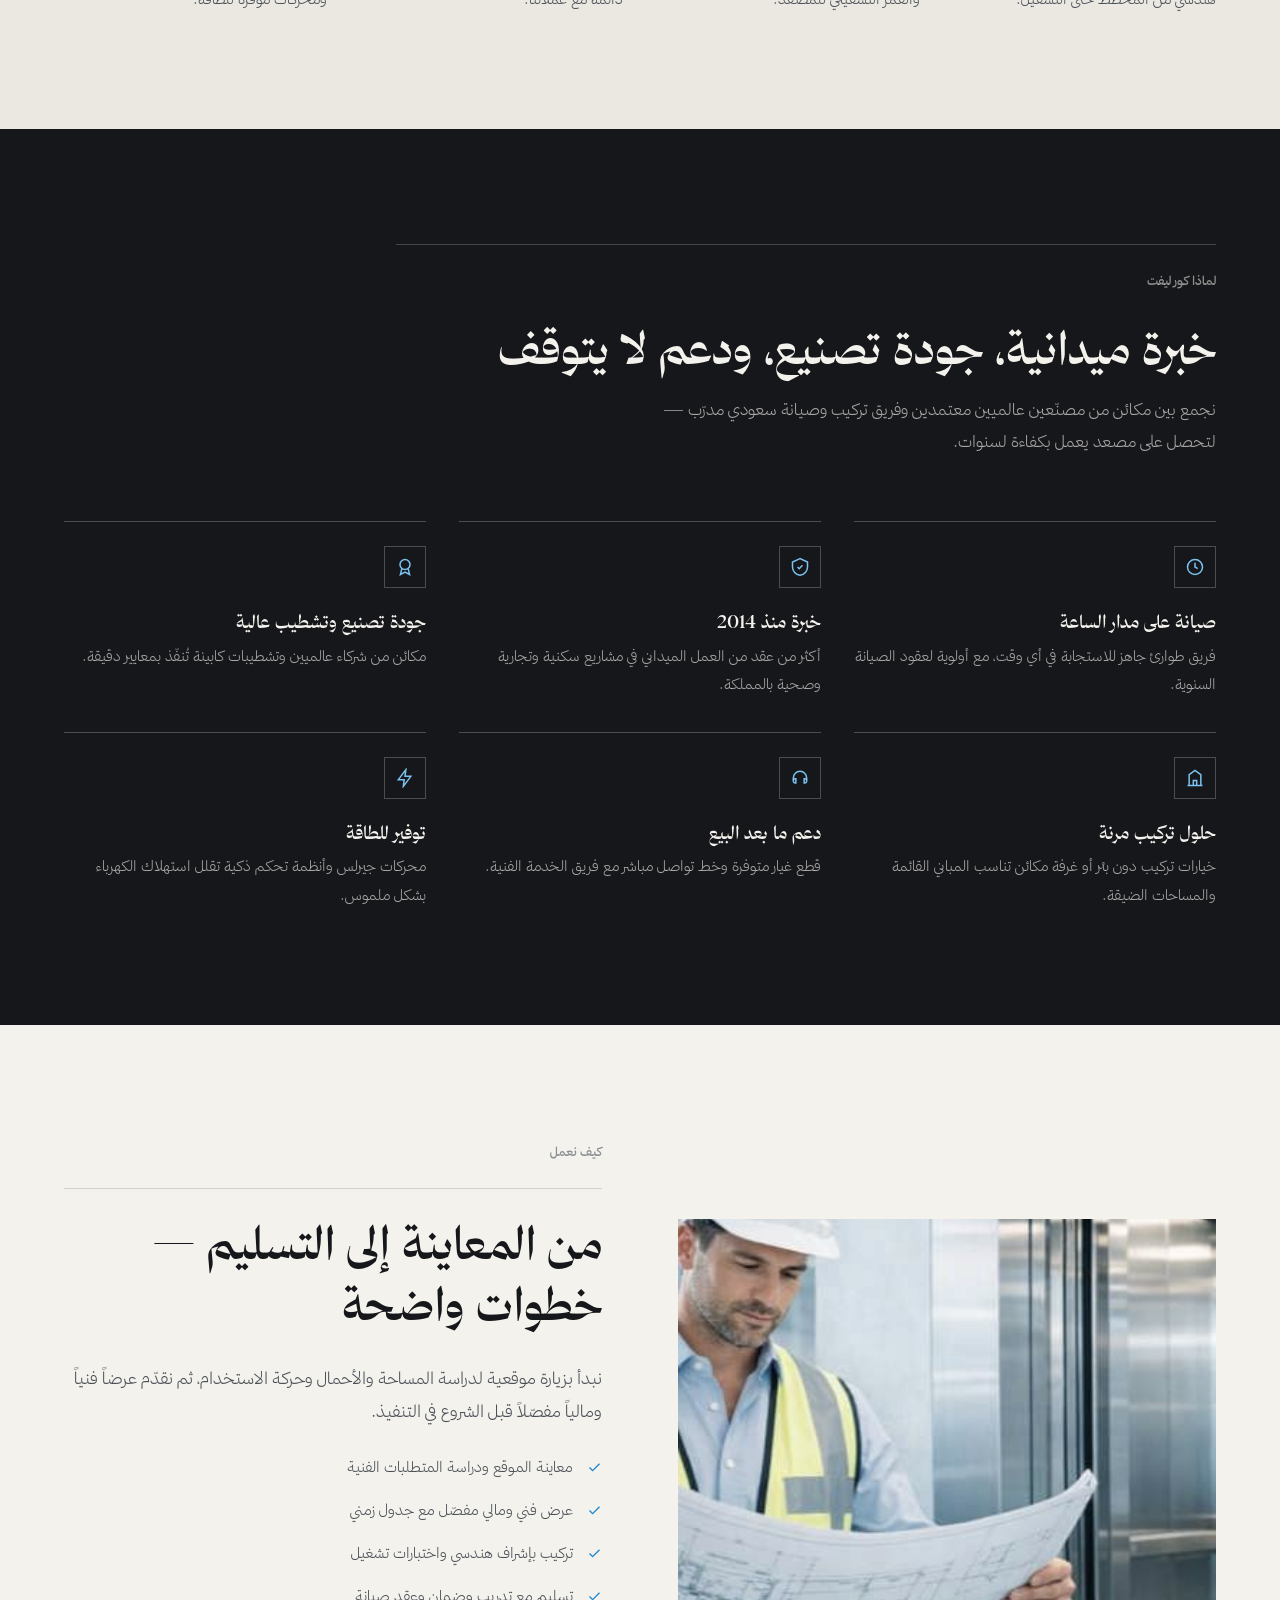
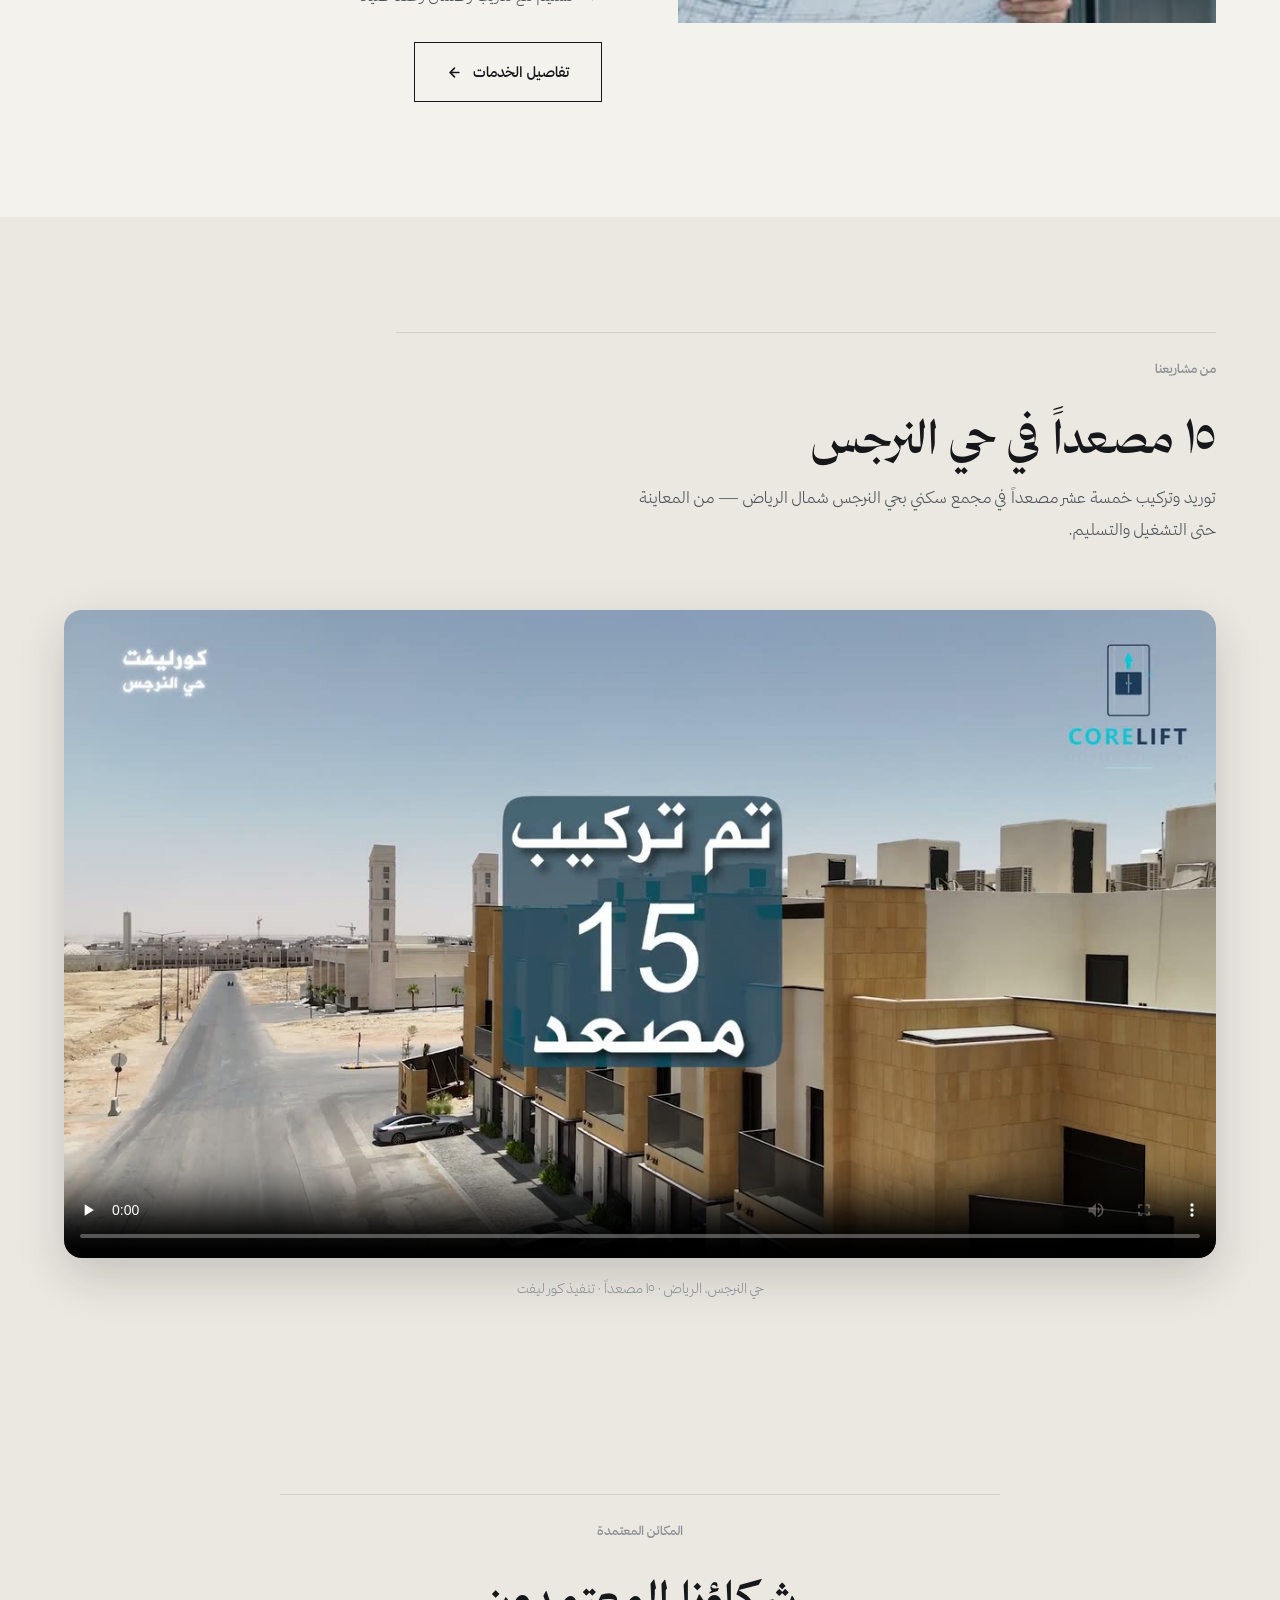
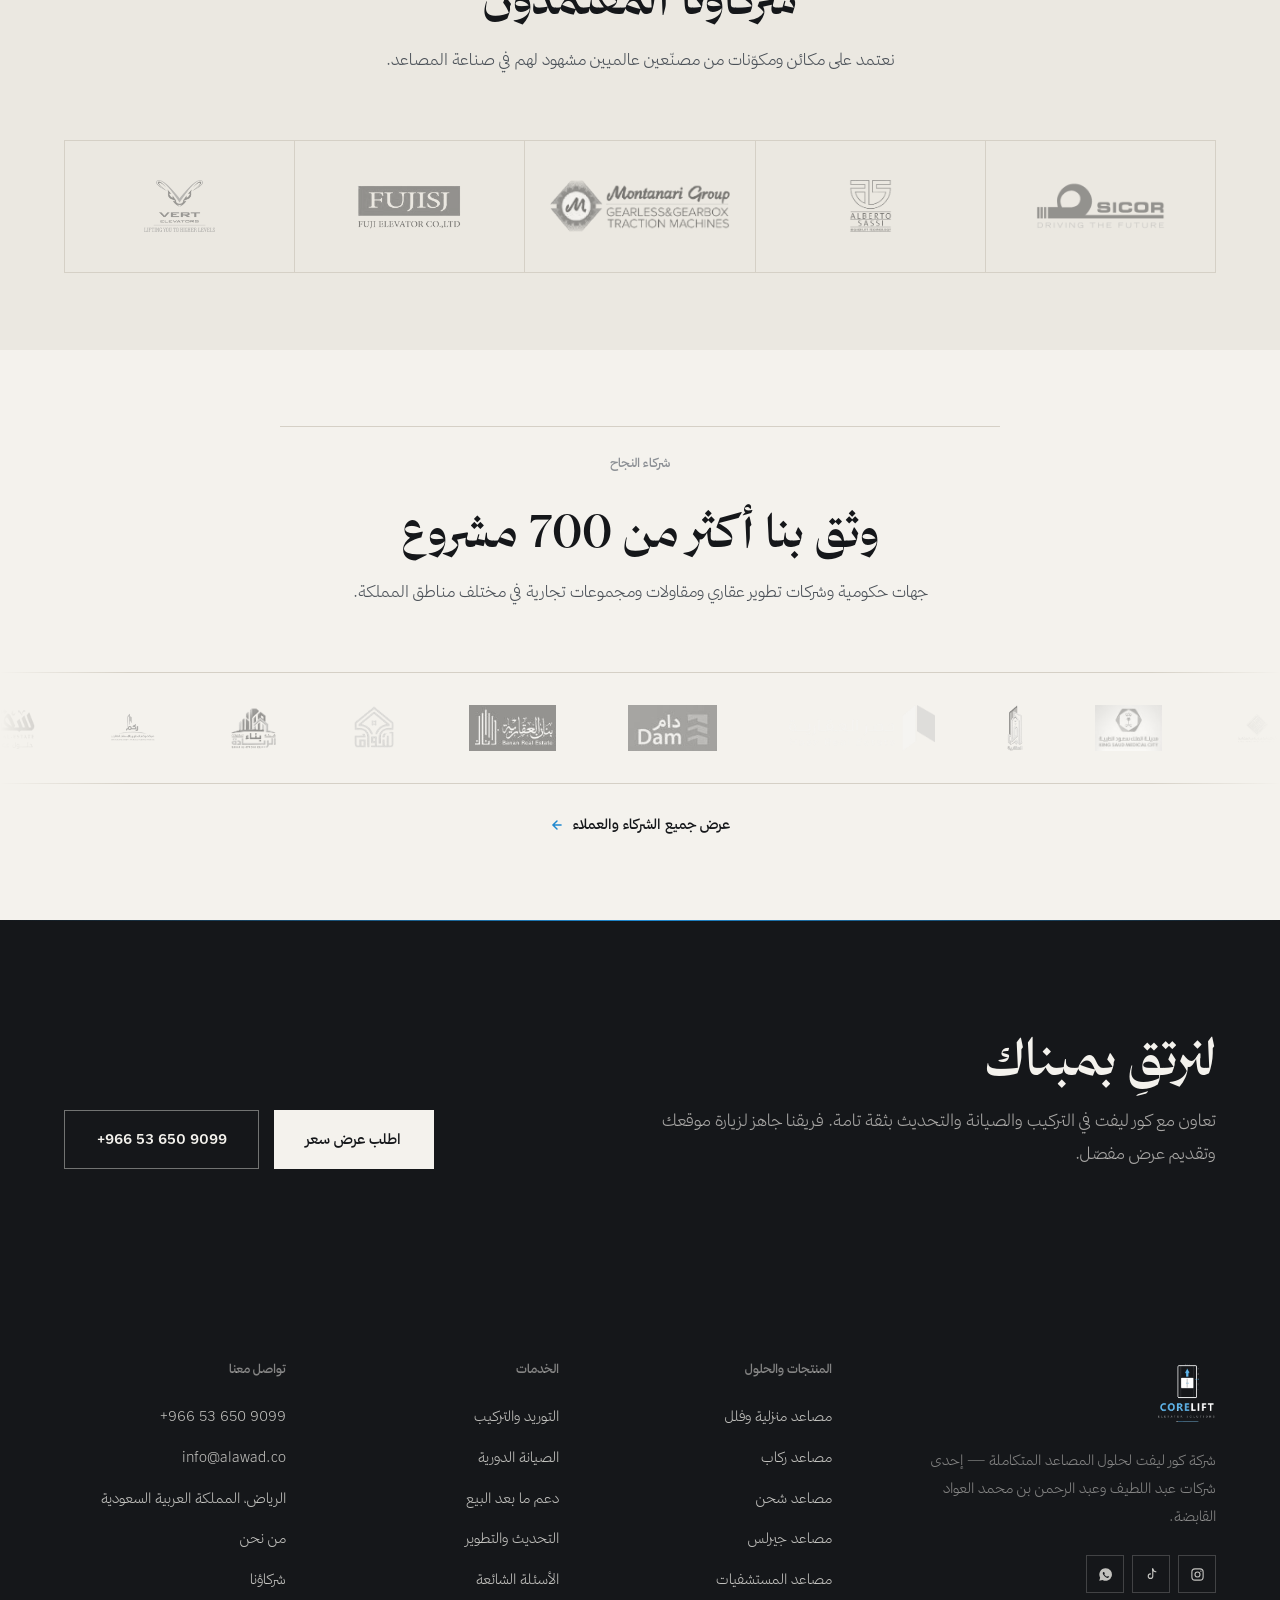
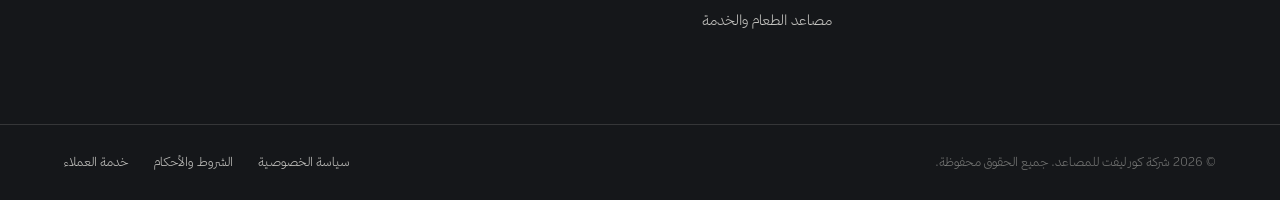
==== commit 73d76b15: "إضافة فيديو مشروع حي النرجس إلى الصفحة الرئيسية قسم جديد بين مسار العمل وشركاء التصنيع، يعرض توثيق ت" ====
--- a/index.html
+++ b/index.html
@@ -7,7 +7,7 @@
 <meta name="description" content="شركة كور ليفت لتوريد وتركيب وصيانة وتحديث المصاعد في السعودية منذ 2014 — مصاعد منزلية وفلل، ركاب، شحن، جيرلس، مستشفيات، ومصاعد طعام وخدمة. أكثر من 700 مشروع منفذ.">
 <meta name="theme-color" content="#15171A">
 <link rel="icon" href="assets/img/logo-mark.png">
-<link rel="stylesheet" href="assets/css/style.css?v=7">
+<link rel="stylesheet" href="assets/css/style.css?v=10">
 <script>document.documentElement.classList.add('js');</script>
 </head>
 <body>
@@ -443,6 +443,29 @@
   </div>
 </section>
 
+<!-- ===== Project video ===== -->
+<section class="section section--alt" id="project">
+  <div class="wrap">
+    <div class="sec-head rv">
+      <span class="eyebrow">من مشاريعنا</span>
+      <h2>١٥ مصعداً في حي النرجس</h2>
+      <p>توريد وتركيب خمسة عشر مصعداً في مجمع سكني بحي النرجس شمال الرياض — من المعاينة حتى التشغيل والتسليم.</p>
+    </div>
+    <figure class="filmstrip rv">
+      <video
+        controls
+        preload="none"
+        playsinline
+        poster="assets/img/project-poster.jpg"
+        aria-label="فيديو مشروع حي النرجس — تركيب خمسة عشر مصعداً">
+        <source src="assets/video/project.mp4" type="video/mp4">
+        متصفحك لا يدعم تشغيل الفيديو. <a href="assets/video/project.mp4">حمّل الفيديو</a>
+      </video>
+      <figcaption>حي النرجس، الرياض · ١٥ مصعداً · تنفيذ كور ليفت</figcaption>
+    </figure>
+  </div>
+</section>
+
 <!-- ===== Brands ===== -->
 <section class="section section--alt section--tight">
   <div class="wrap">
@@ -565,6 +588,6 @@
   <svg viewBox="0 0 24 24" fill="currentColor"><path d="M12 2a10 10 0 0 0-8.6 15L2 22l5.2-1.4A10 10 0 1 0 12 2zm5.5 14.1c-.2.6-1.3 1.2-1.8 1.3-.5.1-1 .1-1.7-.1a13 13 0 0 1-5.5-4.8c-.4-.7-.9-1.6-.9-2.5 0-.9.5-1.4.7-1.6.2-.2.4-.3.6-.3h.5c.2 0 .4 0 .6.4l.8 1.9c.1.2 0 .4-.1.5l-.4.5c-.1.2-.3.3-.1.6.2.3.8 1.3 1.7 2.1 1.1 1 2 1.3 2.3 1.4.3.1.4.1.6-.1l.7-.8c.2-.2.4-.2.6-.1l1.8.9c.2.1.4.2.4.3z"/></svg>
 </a>
 
-<script src="assets/js/main.js?v=7"></script>
+<script src="assets/js/main.js?v=10"></script>
 </body>
 </html>
--- a/assets/css/style.css
+++ b/assets/css/style.css
@@ -490,7 +490,41 @@
 .marquee:hover .marquee__track{animation-play-state:paused}
 .marquee img{height:46px;width:auto;object-fit:contain;filter:grayscale(1);opacity:.46;transition:.4s}
 .marquee img:hover{filter:none;opacity:1}
-@keyframes slide{from{transform:translateX(0)}to{transform:translateX(-50%)}}
+/* في الاتجاه من اليمين لليسار تقع النسخة المكررة على يسار الأصل،
+   فالدفع لازم يكون لليمين وإلا خرجت الشعارات ولم يدخل خلفها شيء */
+@keyframes slide{from{transform:translateX(0)}to{transform:translateX(50%)}}
+
+/* جدار العملاء: سطر واحد يضم السبعة والعشرين شعاراً */
+.marquee--wall{padding-block:2.6rem}
+.marquee--wall .marquee__track{gap:5rem;animation-duration:80s}
+.marquee--wall img{height:58px;opacity:.52}
+@media (max-width:900px){
+  /* العام قبل الخاص: تساويا في الأولوية فيغلب الأخير */
+  .marquee img{height:52px}
+  .marquee--wall{padding-block:2rem}
+  .marquee--wall .marquee__track{gap:3.2rem;animation-duration:56s}
+  .marquee--wall img{height:64px;opacity:.6}
+}
+@media (prefers-reduced-motion:reduce){
+  .marquee__track{animation:none;flex-wrap:wrap;justify-content:center;width:auto;gap:2.5rem}
+}
+
+/* ============ فيديو المشروع ============ */
+/* حواف مستديرة بطلب العميل، خلافاً لبقية الموقع الحادّ الزوايا */
+.filmstrip{margin:0}
+.filmstrip video{
+  width:100%;display:block;aspect-ratio:16/9;object-fit:cover;
+  background:var(--ink);border-radius:18px;
+  box-shadow:0 18px 48px rgba(21,23,26,.18);
+}
+.filmstrip figcaption{
+  margin-top:1.1rem;font-size:.86rem;color:var(--muted);
+  font-weight:300;text-align:center;
+}
+@media (max-width:900px){
+  .filmstrip video{border-radius:14px;box-shadow:0 10px 28px rgba(21,23,26,.16)}
+  .filmstrip figcaption{margin-top:.9rem;font-size:.82rem}
+}
 
 /* ============ أكورديون ============ */
 .acc{border-top:1px solid var(--rule)}
